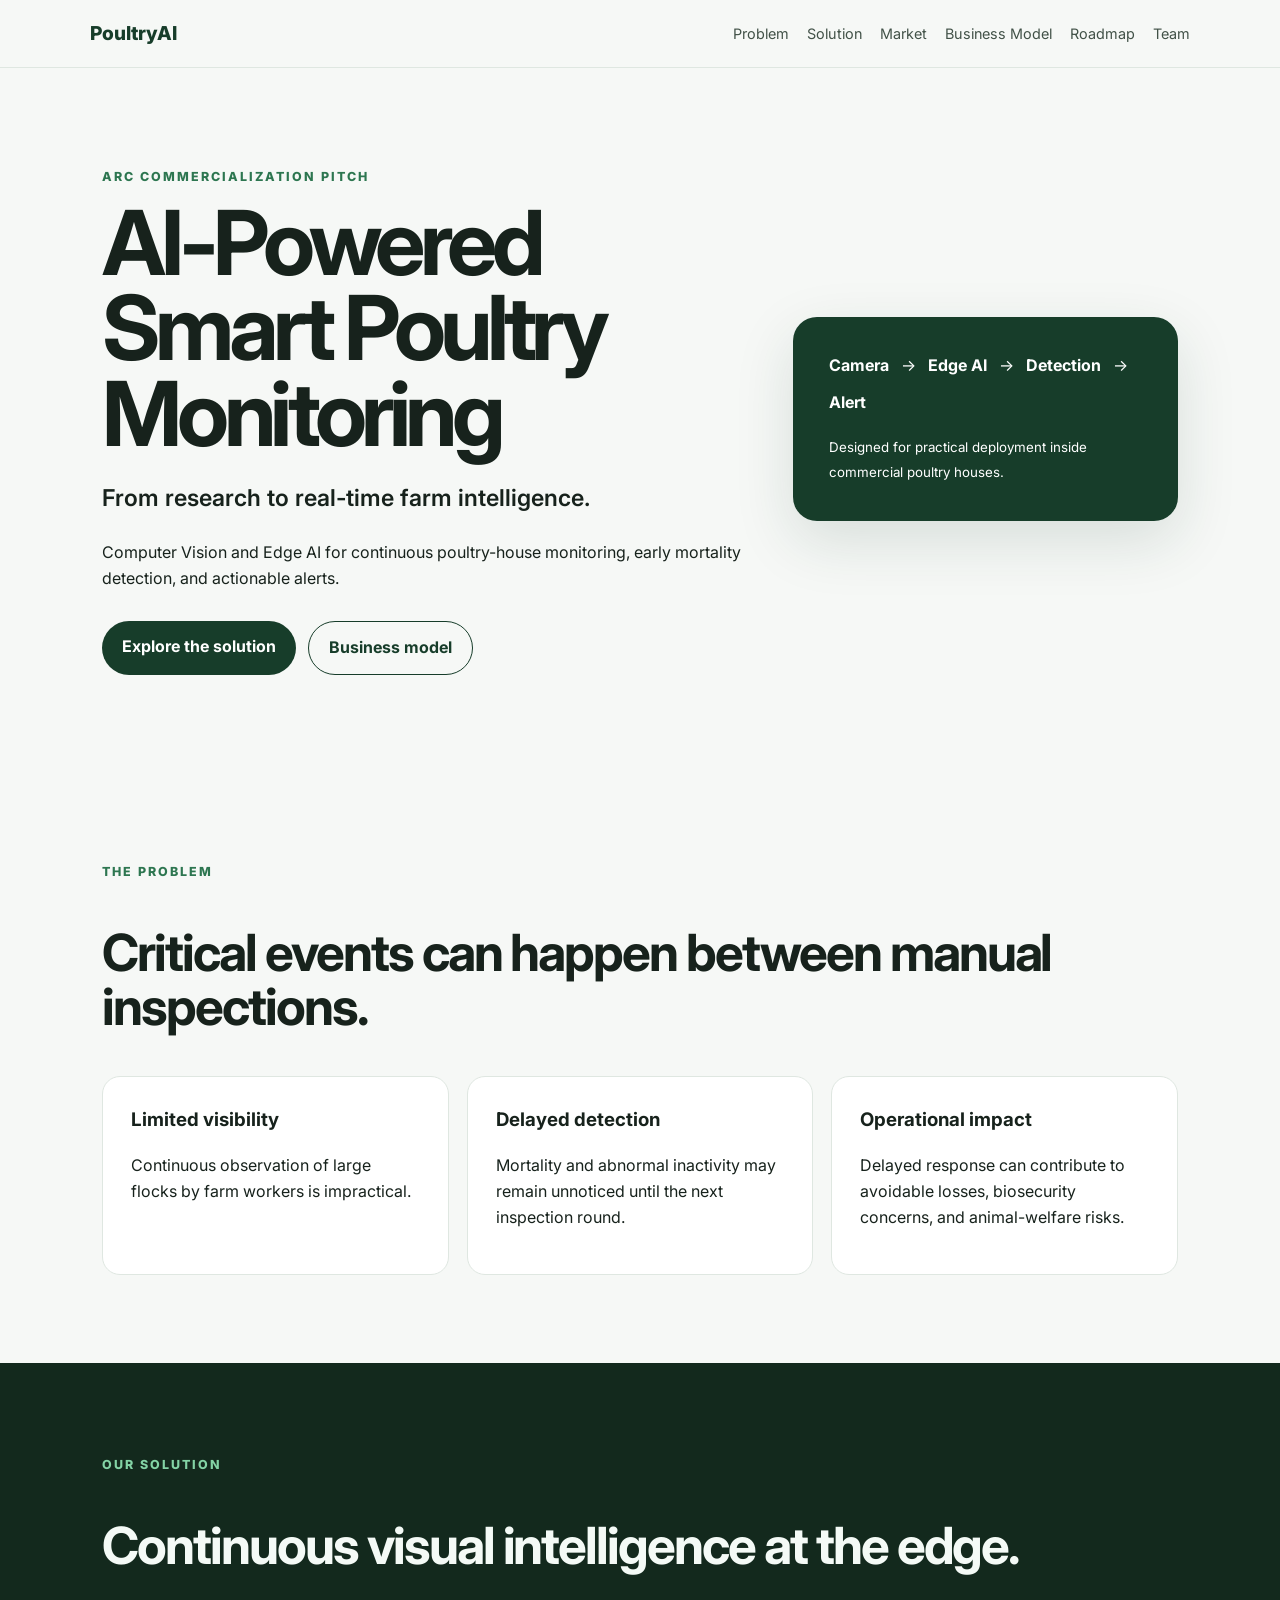
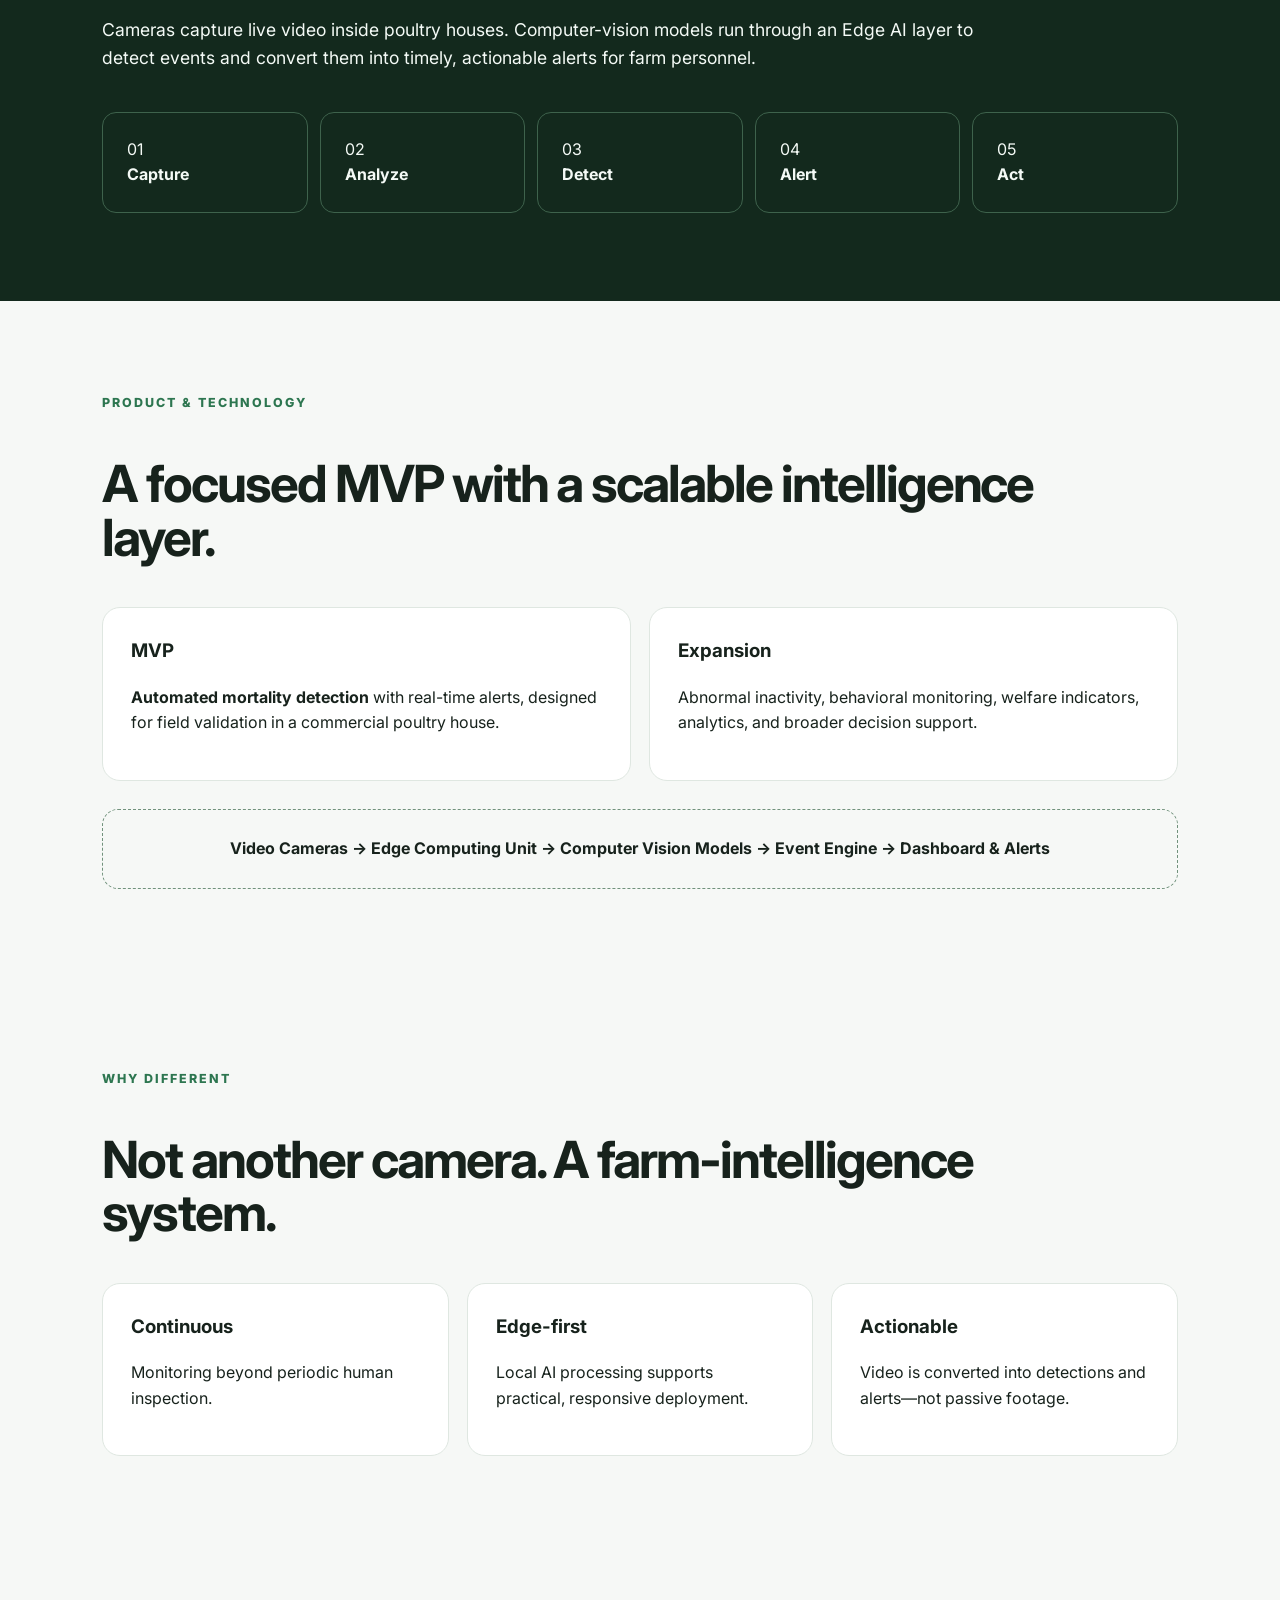
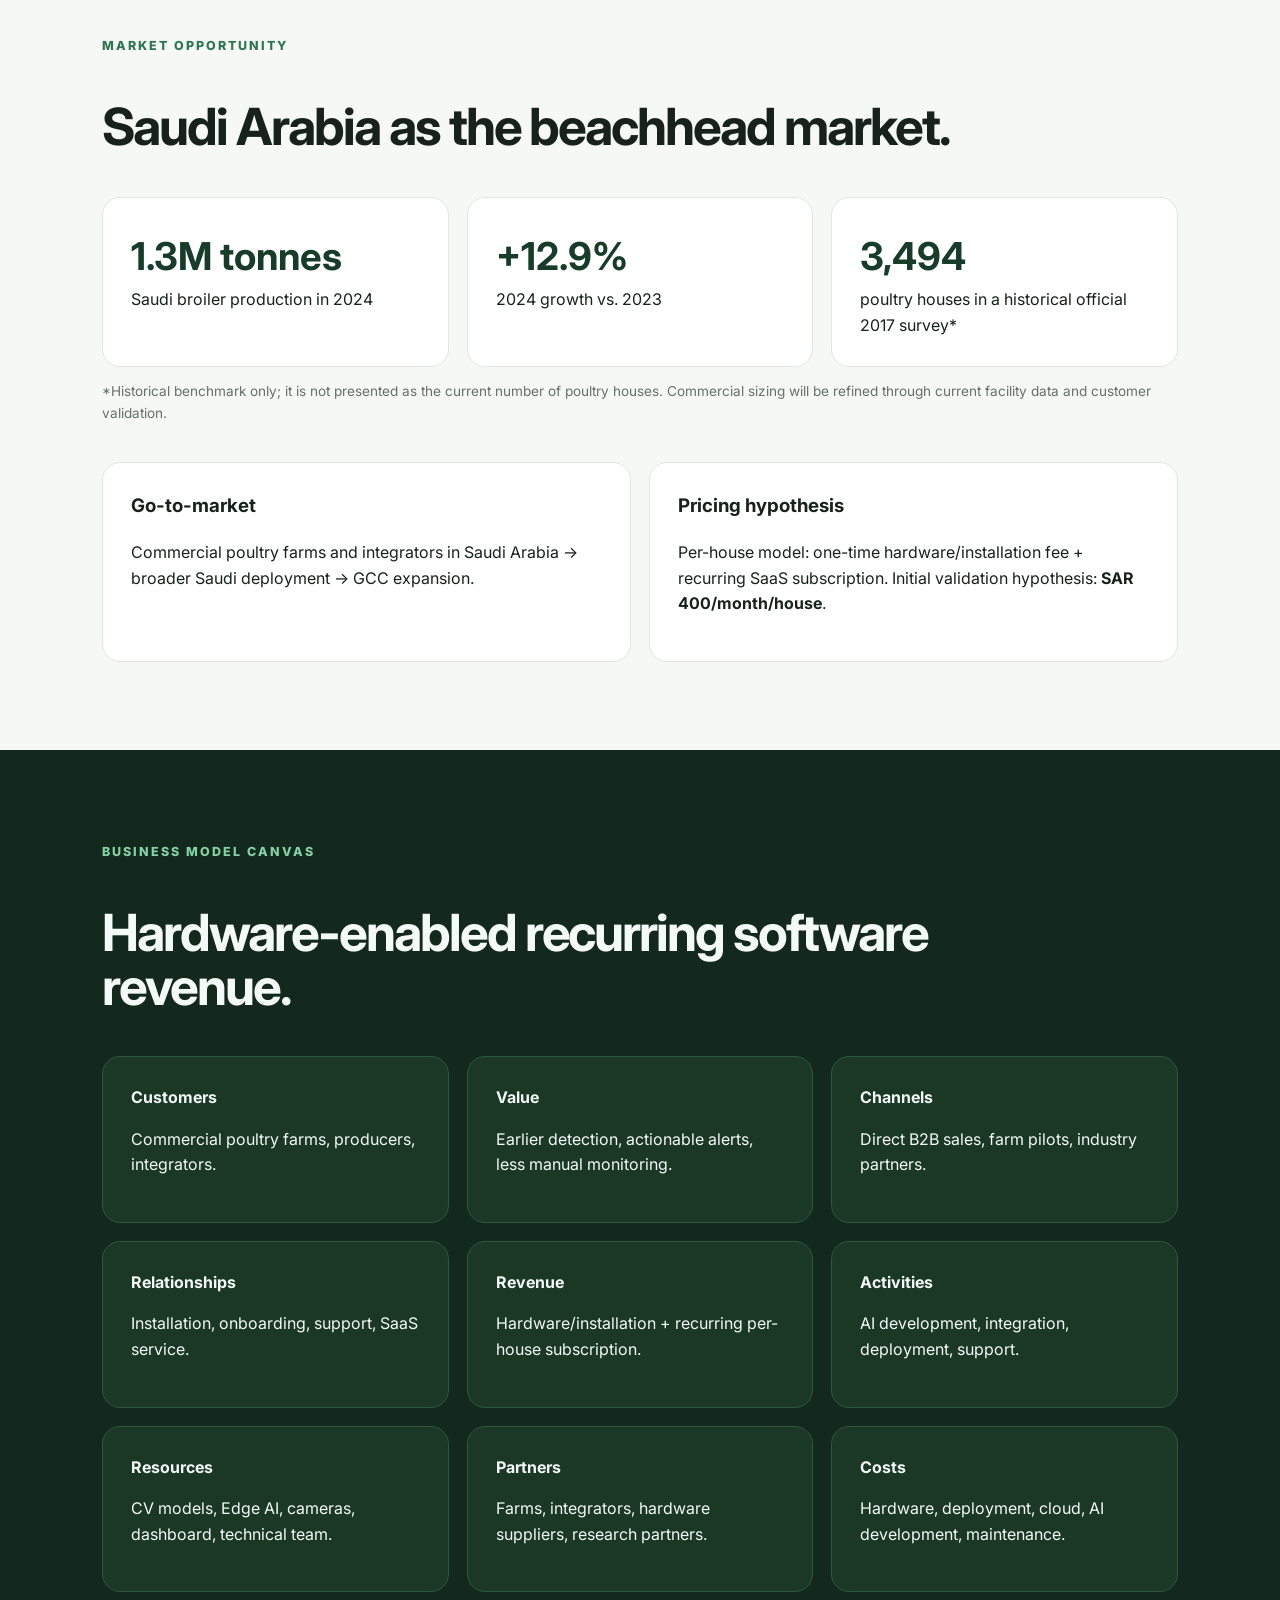
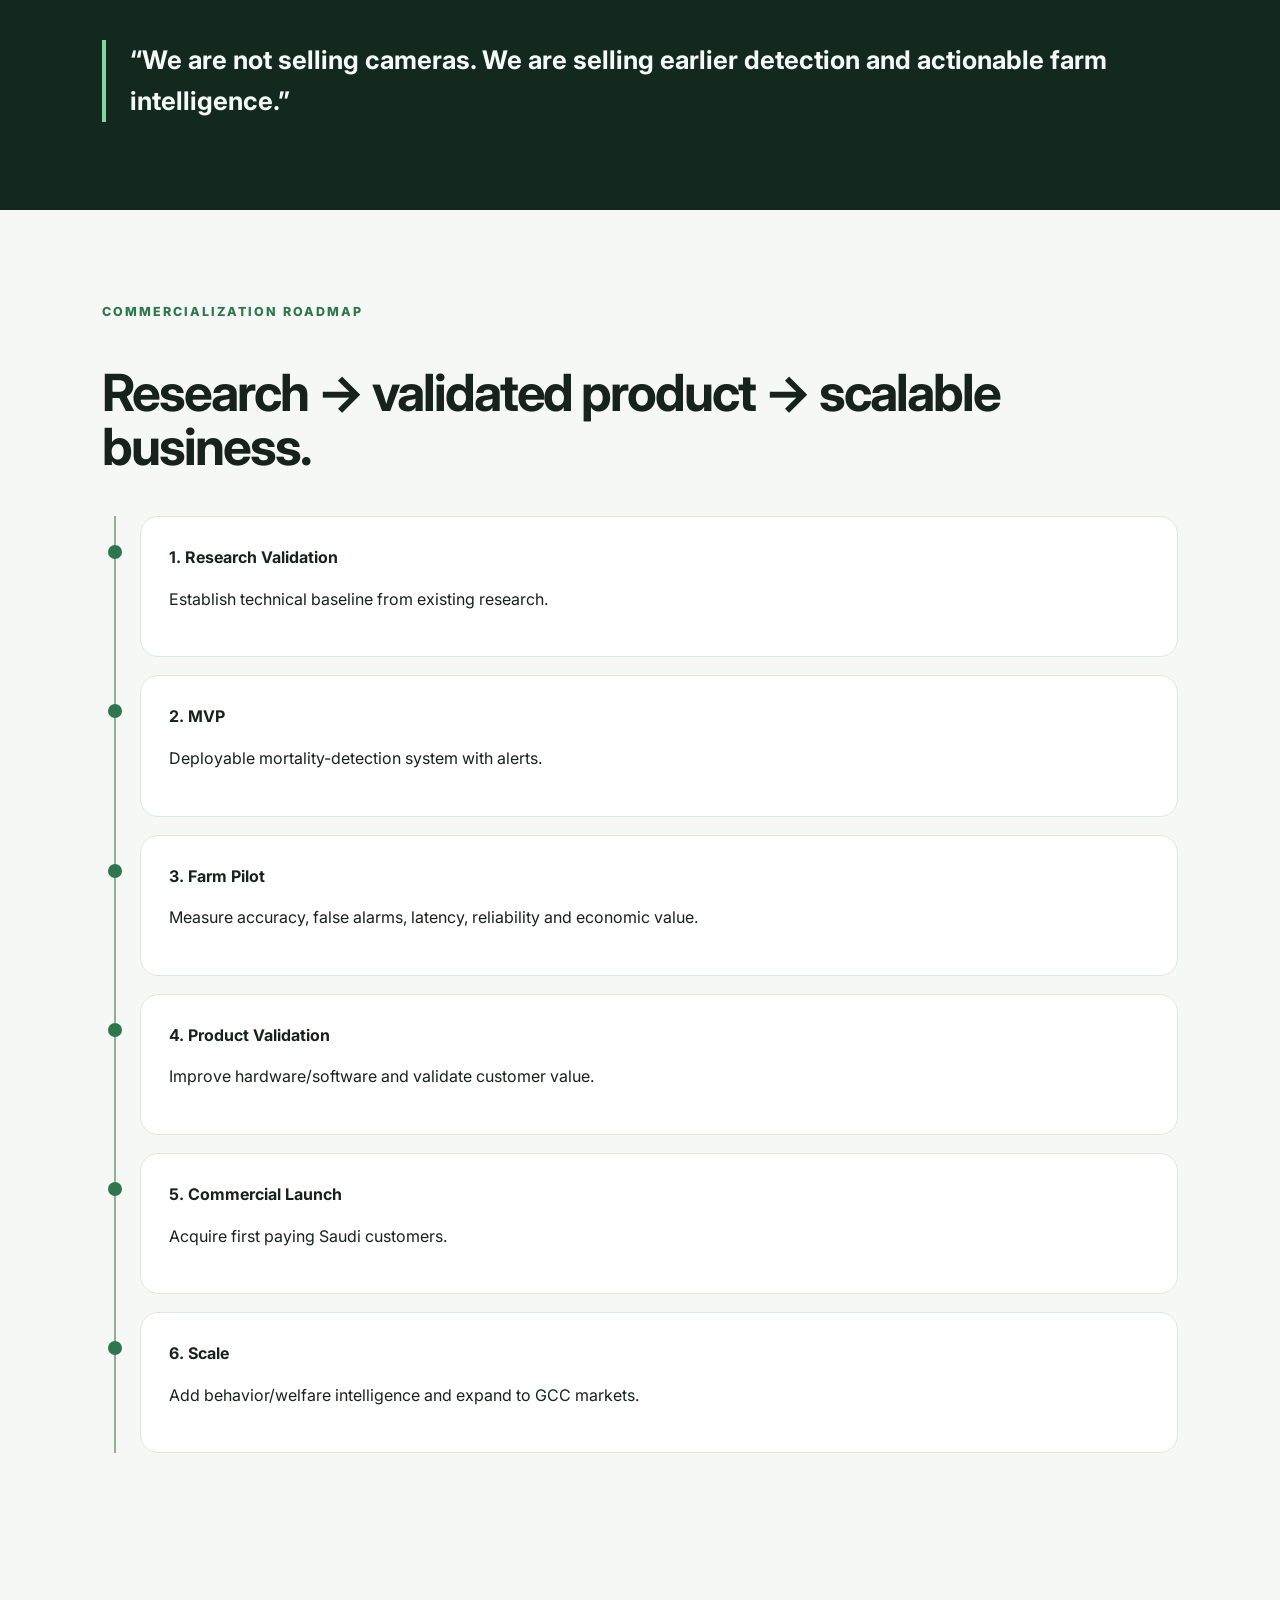
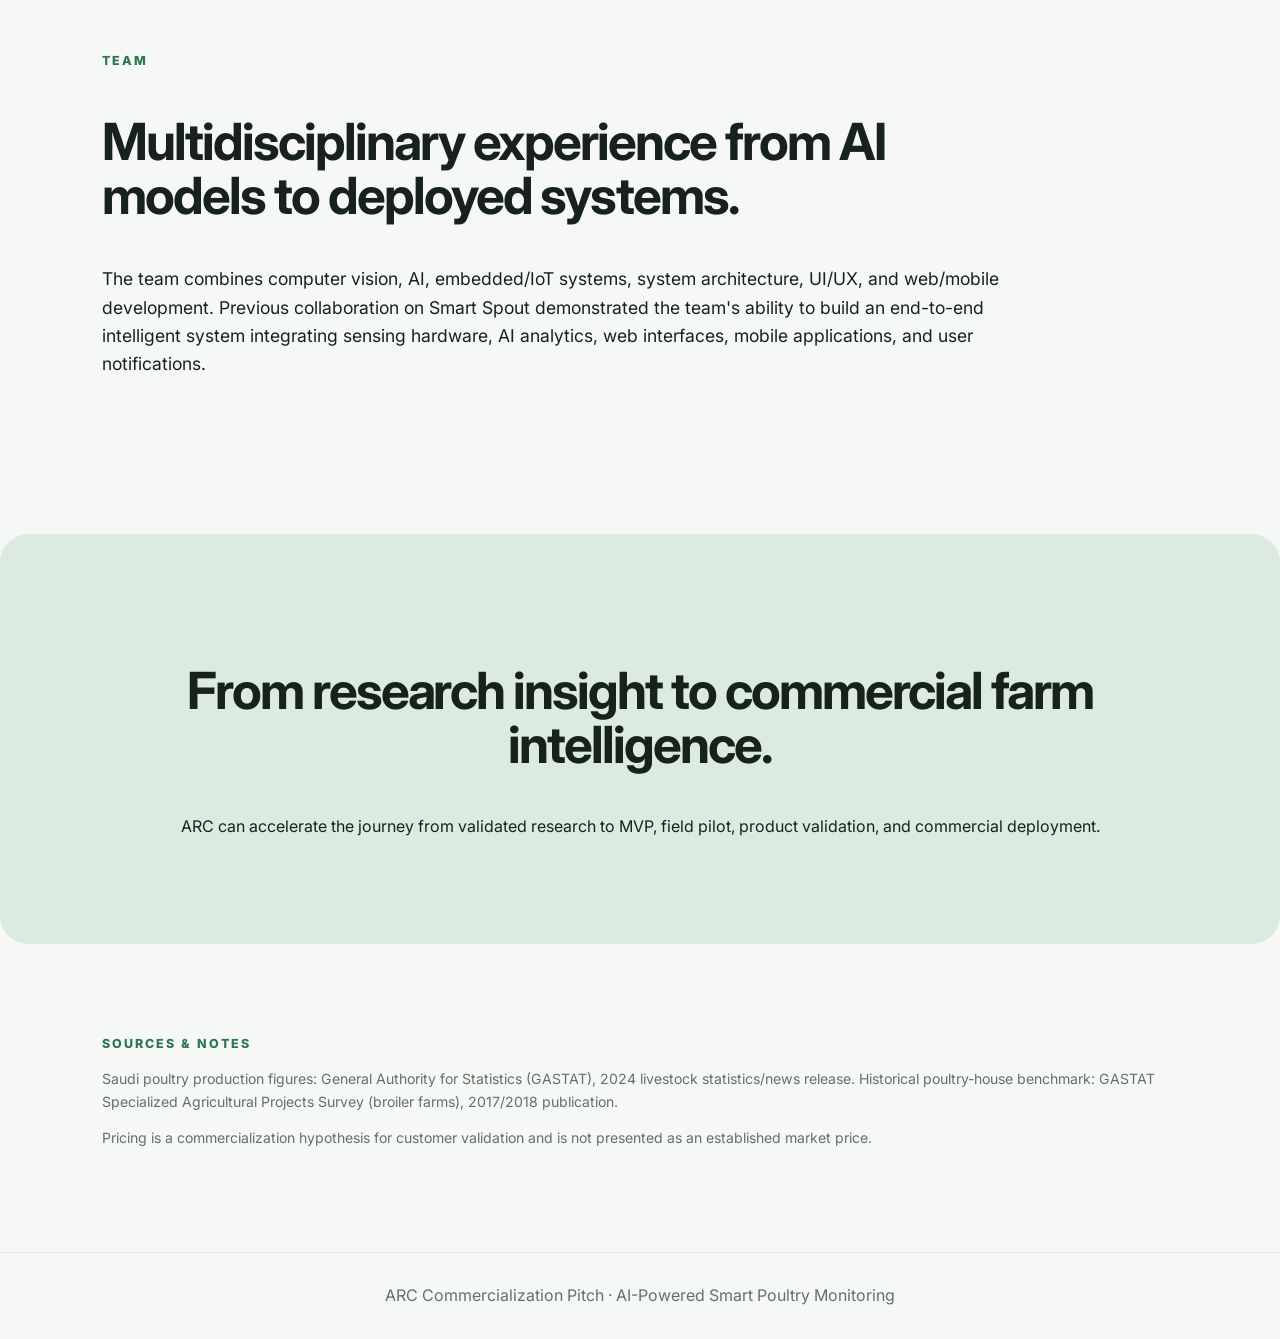
==== index.html @ a45280b1 "Add files via upload" ====
<!doctype html>
<html lang="en">
<head>
  <meta charset="utf-8">
  <meta name="viewport" content="width=device-width,initial-scale=1">
  <meta name="description" content="ARC commercialization pitch for an AI-powered smart poultry monitoring platform.">
  <title>AI-Powered Smart Poultry Monitoring | ARC Pitch</title>
  <link rel="preconnect" href="https://fonts.googleapis.com">
  <link rel="preconnect" href="https://fonts.gstatic.com" crossorigin>
  <link href="https://fonts.googleapis.com/css2?family=Inter:wght@400;500;600;700;800&display=swap" rel="stylesheet">
  <link rel="stylesheet" href="style.css">
</head>
<body>
<header class="nav">
  <a class="brand" href="#top">PoultryAI</a>
  <nav>
    <a href="#problem">Problem</a><a href="#solution">Solution</a><a href="#market">Market</a>
    <a href="#business">Business Model</a><a href="#roadmap">Roadmap</a><a href="#team">Team</a>
  </nav>
</header>

<main id="top">
<section class="hero">
  <div>
    <span class="eyebrow">ARC COMMERCIALIZATION PITCH</span>
    <h1>AI-Powered Smart Poultry Monitoring</h1>
    <p class="lead">From research to real-time farm intelligence.</p>
    <p>Computer Vision and Edge AI for continuous poultry-house monitoring, early mortality detection, and actionable alerts.</p>
    <div class="actions"><a class="btn" href="#solution">Explore the solution</a><a class="btn ghost" href="#business">Business model</a></div>
  </div>
  <div class="hero-card">
    <div class="flow"><b>Camera</b><span>→</span><b>Edge AI</b><span>→</span><b>Detection</b><span>→</span><b>Alert</b></div>
    <small>Designed for practical deployment inside commercial poultry houses.</small>
  </div>
</section>

<section id="problem">
  <span class="eyebrow">THE PROBLEM</span><h2>Critical events can happen between manual inspections.</h2>
  <div class="grid3">
    <article><h3>Limited visibility</h3><p>Continuous observation of large flocks by farm workers is impractical.</p></article>
    <article><h3>Delayed detection</h3><p>Mortality and abnormal inactivity may remain unnoticed until the next inspection round.</p></article>
    <article><h3>Operational impact</h3><p>Delayed response can contribute to avoidable losses, biosecurity concerns, and animal-welfare risks.</p></article>
  </div>
</section>

<section id="solution" class="dark">
  <span class="eyebrow">OUR SOLUTION</span><h2>Continuous visual intelligence at the edge.</h2>
  <p class="wide">Cameras capture live video inside poultry houses. Computer-vision models run through an Edge AI layer to detect events and convert them into timely, actionable alerts for farm personnel.</p>
  <div class="steps"><div>01<br><b>Capture</b></div><div>02<br><b>Analyze</b></div><div>03<br><b>Detect</b></div><div>04<br><b>Alert</b></div><div>05<br><b>Act</b></div></div>
</section>

<section id="product">
  <span class="eyebrow">PRODUCT & TECHNOLOGY</span><h2>A focused MVP with a scalable intelligence layer.</h2>
  <div class="grid2">
    <article><h3>MVP</h3><p><b>Automated mortality detection</b> with real-time alerts, designed for field validation in a commercial poultry house.</p></article>
    <article><h3>Expansion</h3><p>Abnormal inactivity, behavioral monitoring, welfare indicators, analytics, and broader decision support.</p></article>
  </div>
  <div class="architecture">Video Cameras → Edge Computing Unit → Computer Vision Models → Event Engine → Dashboard & Alerts</div>
</section>

<section id="advantage">
  <span class="eyebrow">WHY DIFFERENT</span><h2>Not another camera. A farm-intelligence system.</h2>
  <div class="grid3">
    <article><h3>Continuous</h3><p>Monitoring beyond periodic human inspection.</p></article>
    <article><h3>Edge-first</h3><p>Local AI processing supports practical, responsive deployment.</p></article>
    <article><h3>Actionable</h3><p>Video is converted into detections and alerts—not passive footage.</p></article>
  </div>
</section>

<section id="market">
  <span class="eyebrow">MARKET OPPORTUNITY</span><h2>Saudi Arabia as the beachhead market.</h2>
  <div class="stats">
    <article><strong>1.3M tonnes</strong><span>Saudi broiler production in 2024</span></article>
    <article><strong>+12.9%</strong><span>2024 growth vs. 2023</span></article>
    <article><strong>3,494</strong><span>poultry houses in a historical official 2017 survey*</span></article>
  </div>
  <p class="note">*Historical benchmark only; it is not presented as the current number of poultry houses. Commercial sizing will be refined through current facility data and customer validation.</p>
  <div class="grid2">
    <article><h3>Go-to-market</h3><p>Commercial poultry farms and integrators in Saudi Arabia → broader Saudi deployment → GCC expansion.</p></article>
    <article><h3>Pricing hypothesis</h3><p>Per-house model: one-time hardware/installation fee + recurring SaaS subscription. Initial validation hypothesis: <b>SAR 400/month/house</b>.</p></article>
  </div>
</section>

<section id="business" class="dark">
  <span class="eyebrow">BUSINESS MODEL CANVAS</span><h2>Hardware-enabled recurring software revenue.</h2>
  <div class="canvas">
    <article><b>Customers</b><p>Commercial poultry farms, producers, integrators.</p></article>
    <article><b>Value</b><p>Earlier detection, actionable alerts, less manual monitoring.</p></article>
    <article><b>Channels</b><p>Direct B2B sales, farm pilots, industry partners.</p></article>
    <article><b>Relationships</b><p>Installation, onboarding, support, SaaS service.</p></article>
    <article><b>Revenue</b><p>Hardware/installation + recurring per-house subscription.</p></article>
    <article><b>Activities</b><p>AI development, integration, deployment, support.</p></article>
    <article><b>Resources</b><p>CV models, Edge AI, cameras, dashboard, technical team.</p></article>
    <article><b>Partners</b><p>Farms, integrators, hardware suppliers, research partners.</p></article>
    <article><b>Costs</b><p>Hardware, deployment, cloud, AI development, maintenance.</p></article>
  </div>
  <blockquote>“We are not selling cameras. We are selling earlier detection and actionable farm intelligence.”</blockquote>
</section>

<section id="roadmap">
  <span class="eyebrow">COMMERCIALIZATION ROADMAP</span><h2>Research → validated product → scalable business.</h2>
  <div class="timeline">
    <article><b>1. Research Validation</b><p>Establish technical baseline from existing research.</p></article>
    <article><b>2. MVP</b><p>Deployable mortality-detection system with alerts.</p></article>
    <article><b>3. Farm Pilot</b><p>Measure accuracy, false alarms, latency, reliability and economic value.</p></article>
    <article><b>4. Product Validation</b><p>Improve hardware/software and validate customer value.</p></article>
    <article><b>5. Commercial Launch</b><p>Acquire first paying Saudi customers.</p></article>
    <article><b>6. Scale</b><p>Add behavior/welfare intelligence and expand to GCC markets.</p></article>
  </div>
</section>

<section id="team">
  <span class="eyebrow">TEAM</span><h2>Multidisciplinary experience from AI models to deployed systems.</h2>
  <p class="wide">The team combines computer vision, AI, embedded/IoT systems, system architecture, UI/UX, and web/mobile development. Previous collaboration on Smart Spout demonstrated the team's ability to build an end-to-end intelligent system integrating sensing hardware, AI analytics, web interfaces, mobile applications, and user notifications.</p>
</section>

<section class="cta"><h2>From research insight to commercial farm intelligence.</h2><p>ARC can accelerate the journey from validated research to MVP, field pilot, product validation, and commercial deployment.</p></section>

<section id="sources">
  <span class="eyebrow">SOURCES & NOTES</span>
  <p>Saudi poultry production figures: General Authority for Statistics (GASTAT), 2024 livestock statistics/news release. Historical poultry-house benchmark: GASTAT Specialized Agricultural Projects Survey (broiler farms), 2017/2018 publication.</p>
  <p>Pricing is a commercialization hypothesis for customer validation and is not presented as an established market price.</p>
</section>
</main>
<footer>ARC Commercialization Pitch · AI-Powered Smart Poultry Monitoring</footer>
<script src="script.js"></script>
</body>
</html>
---- style.css ----
*{box-sizing:border-box}html{scroll-behavior:smooth}body{margin:0;font-family:Inter,Arial,sans-serif;color:#17221c;background:#f6f8f6;line-height:1.6}.nav{position:sticky;top:0;z-index:10;display:flex;justify-content:space-between;align-items:center;padding:18px 7%;background:rgba(246,248,246,.94);backdrop-filter:blur(12px);border-bottom:1px solid #dfe7e1}.brand{font-weight:800;font-size:1.2rem;color:#173d2a;text-decoration:none}.nav nav{display:flex;gap:18px}.nav nav a{color:#425248;text-decoration:none;font-size:.9rem}.hero,section{padding:88px 8%;max-width:1400px;margin:auto}.hero{min-height:78vh;display:grid;grid-template-columns:1.25fr .75fr;gap:50px;align-items:center}.hero h1{font-size:clamp(3rem,7vw,6.5rem);line-height:.95;margin:12px 0 24px;letter-spacing:-.06em;max-width:950px}.lead{font-size:1.45rem;font-weight:600}.eyebrow{font-size:.78rem;letter-spacing:.16em;font-weight:800;color:#2d7650}.hero-card{background:#173d2a;color:white;padding:36px;border-radius:24px;box-shadow:0 20px 60px #173d2a22}.flow{display:flex;gap:12px;flex-wrap:wrap;align-items:center;margin-bottom:18px}.actions{display:flex;gap:12px;margin-top:30px}.btn{background:#173d2a;color:white;padding:13px 20px;border-radius:999px;text-decoration:none;font-weight:700}.btn.ghost{background:transparent;color:#173d2a;border:1px solid #173d2a}h2{font-size:clamp(2.1rem,4vw,4rem);line-height:1.05;letter-spacing:-.04em;max-width:950px}h3{margin-top:0}.grid3,.grid2,.canvas,.stats{display:grid;gap:18px;margin-top:38px}.grid3{grid-template-columns:repeat(3,1fr)}.grid2{grid-template-columns:repeat(2,1fr)}article{background:white;border:1px solid #dfe7e1;padding:28px;border-radius:18px}.dark{max-width:none;background:#13291d;color:#f4faf6}.dark .eyebrow{color:#83d3a5}.dark article{background:#1b3827;border-color:#315640}.wide{max-width:900px;font-size:1.1rem}.steps{display:grid;grid-template-columns:repeat(5,1fr);gap:12px;margin-top:40px}.steps div{padding:24px;border:1px solid #3e624c;border-radius:14px}.architecture{margin-top:28px;padding:26px;border:1px dashed #71927c;border-radius:16px;font-weight:700;text-align:center}.stats{grid-template-columns:repeat(3,1fr)}.stats strong{font-size:2.4rem;display:block;color:#173d2a}.stats span{display:block}.note{font-size:.85rem;color:#647168}.canvas{grid-template-columns:repeat(3,1fr)}blockquote{font-size:1.6rem;font-weight:700;margin:48px 0 0;border-left:4px solid #83d3a5;padding-left:24px}.timeline{border-left:2px solid #94ad9b;margin:40px 0 0 12px}.timeline article{margin:0 0 18px 24px;position:relative}.timeline article:before{content:"";position:absolute;left:-33px;top:28px;width:14px;height:14px;background:#2d7650;border-radius:50%}.cta{text-align:center;background:#dcebe1;border-radius:28px;margin-top:50px}.cta h2{margin-left:auto;margin-right:auto}#sources{font-size:.88rem;color:#647168}footer{text-align:center;padding:30px;border-top:1px solid #dfe7e1;color:#647168}@media(max-width:850px){.nav nav{display:none}.hero{grid-template-columns:1fr;min-height:auto}.grid3,.grid2,.stats,.canvas,.steps{grid-template-columns:1fr}.hero,section{padding:64px 6%}.hero h1{font-size:3.4rem}}
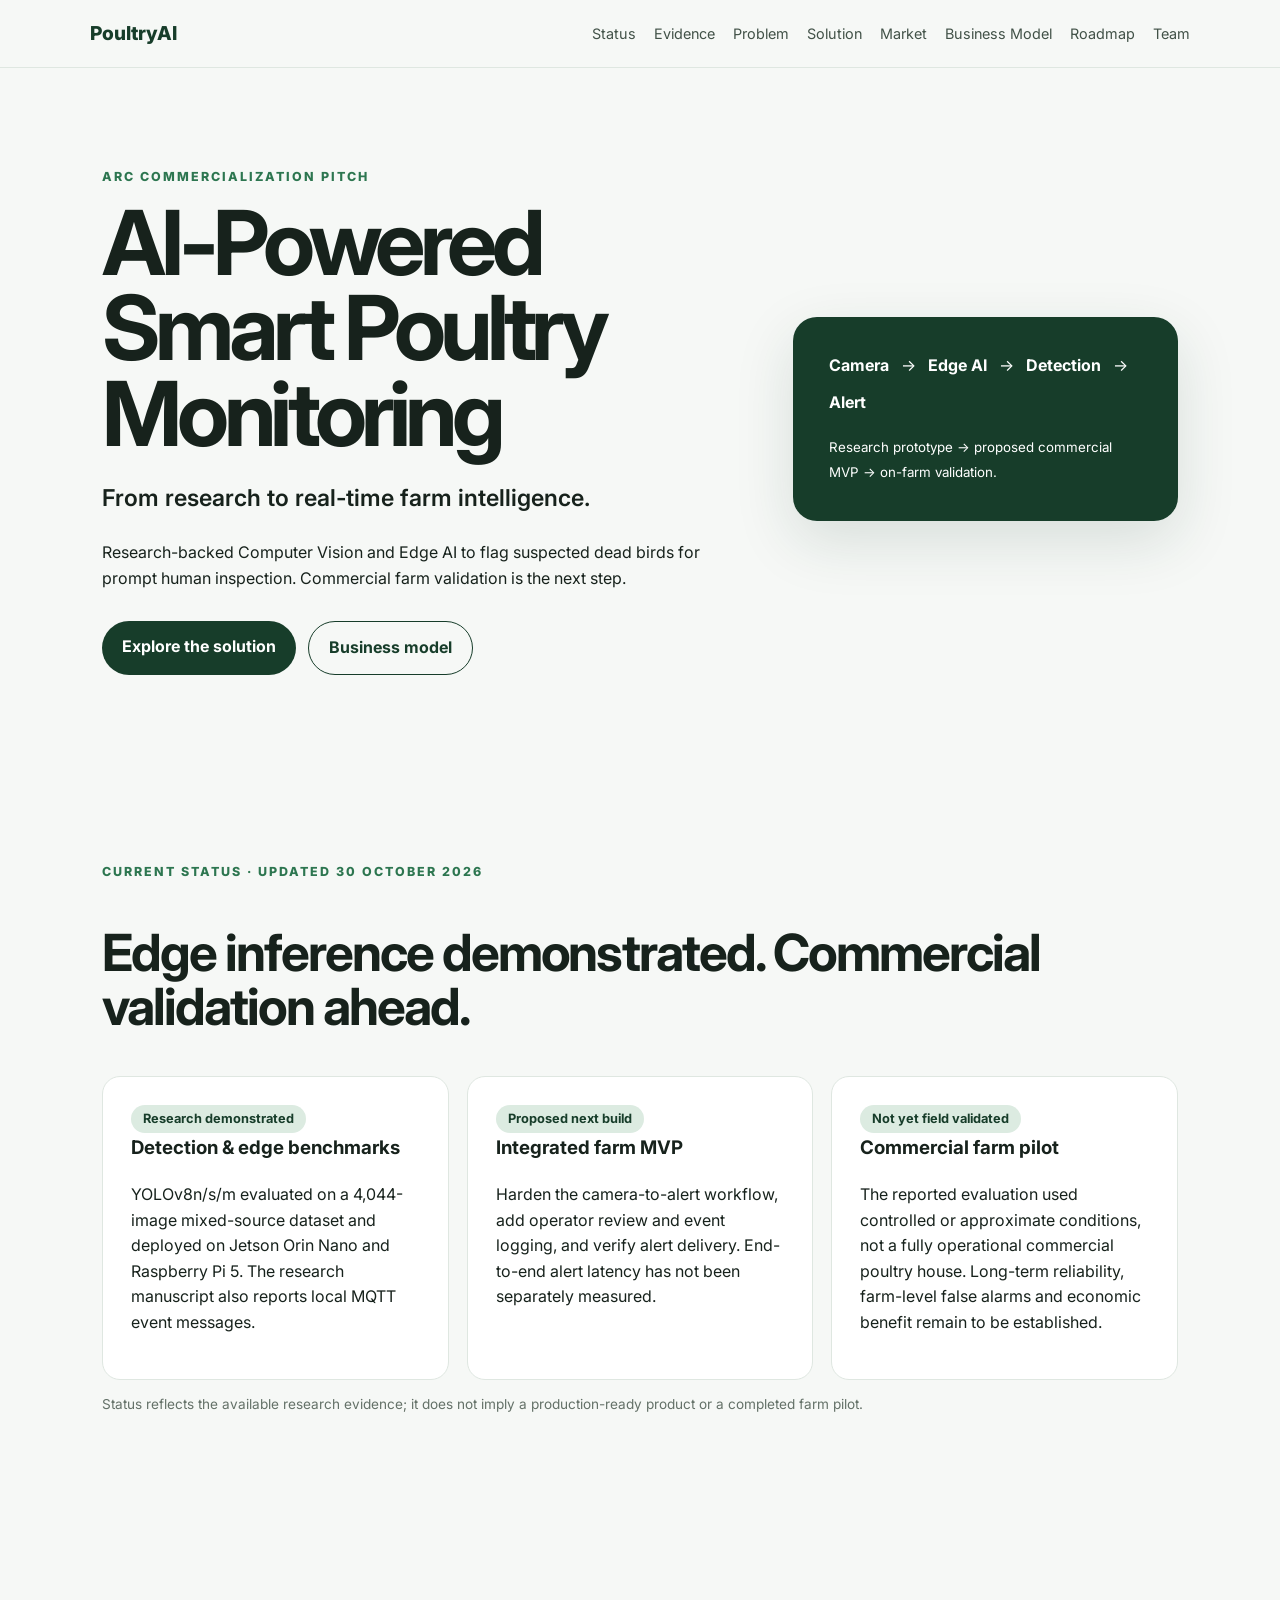
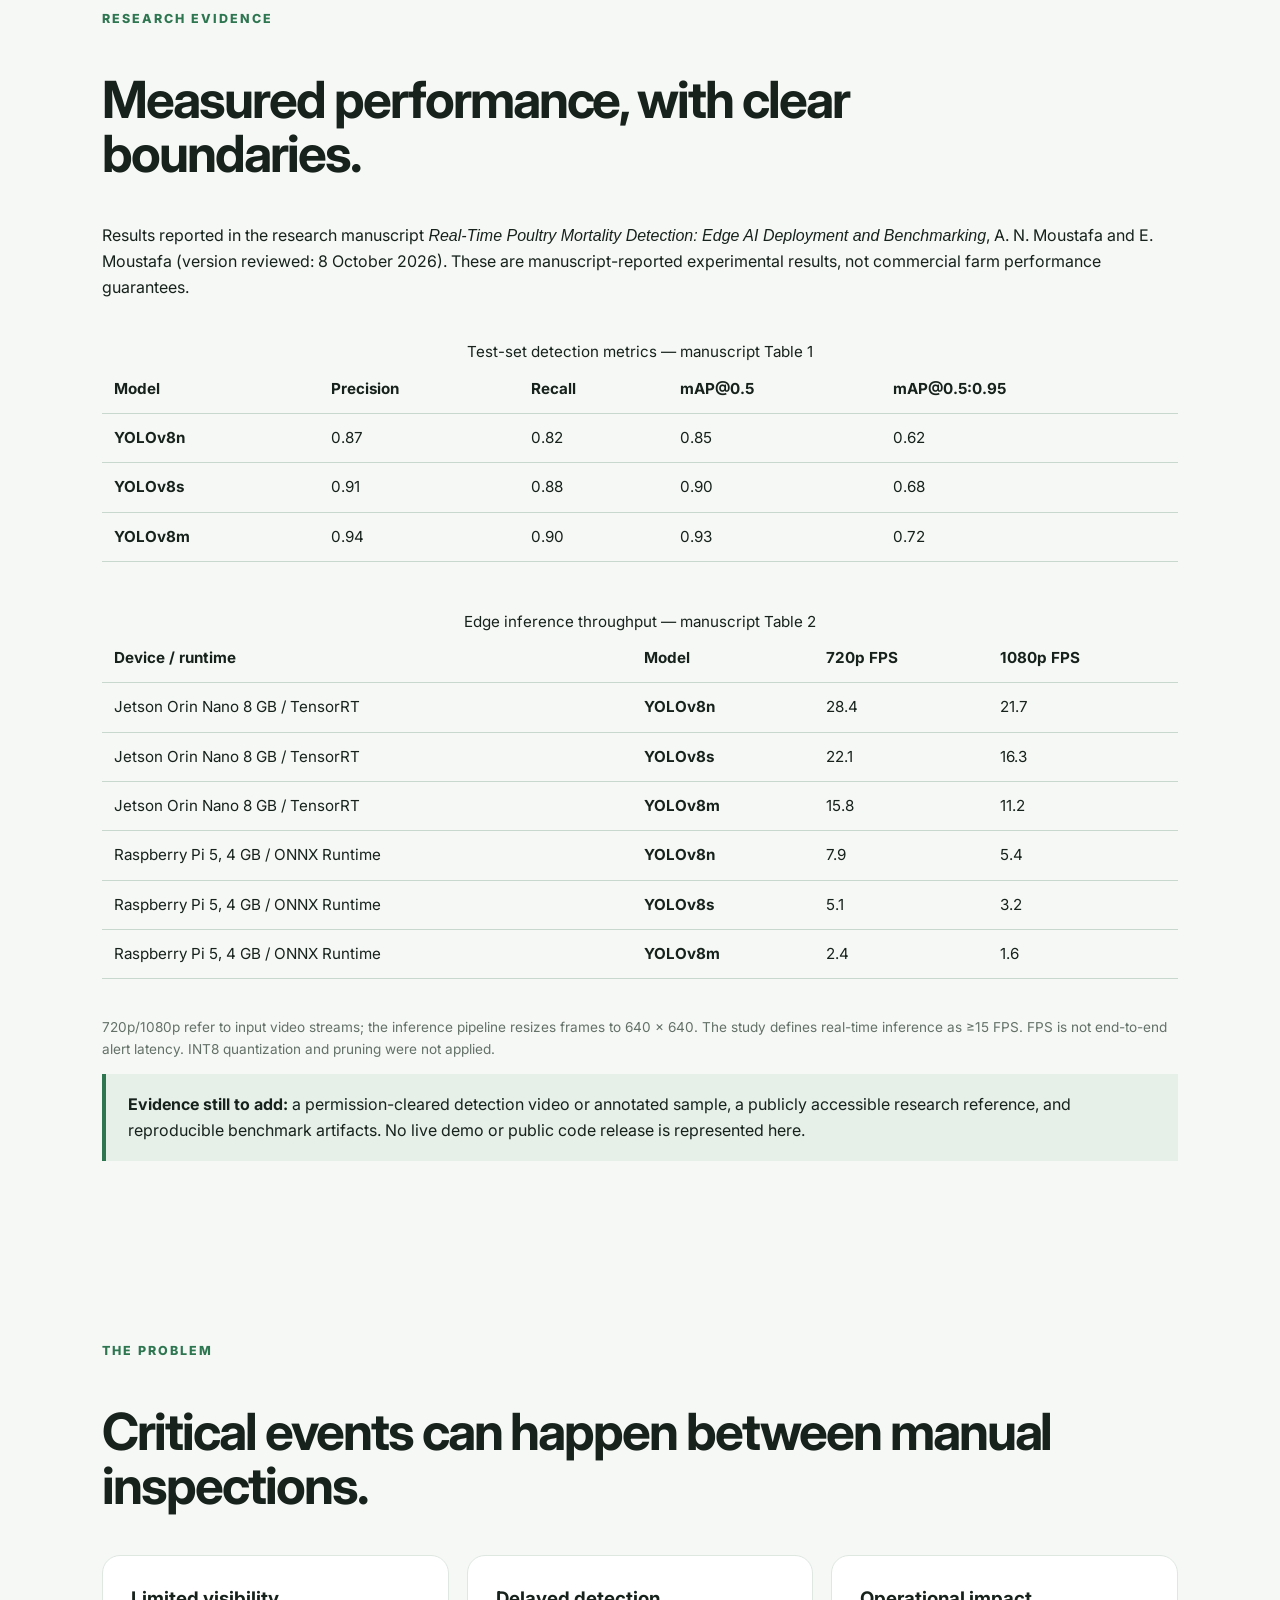
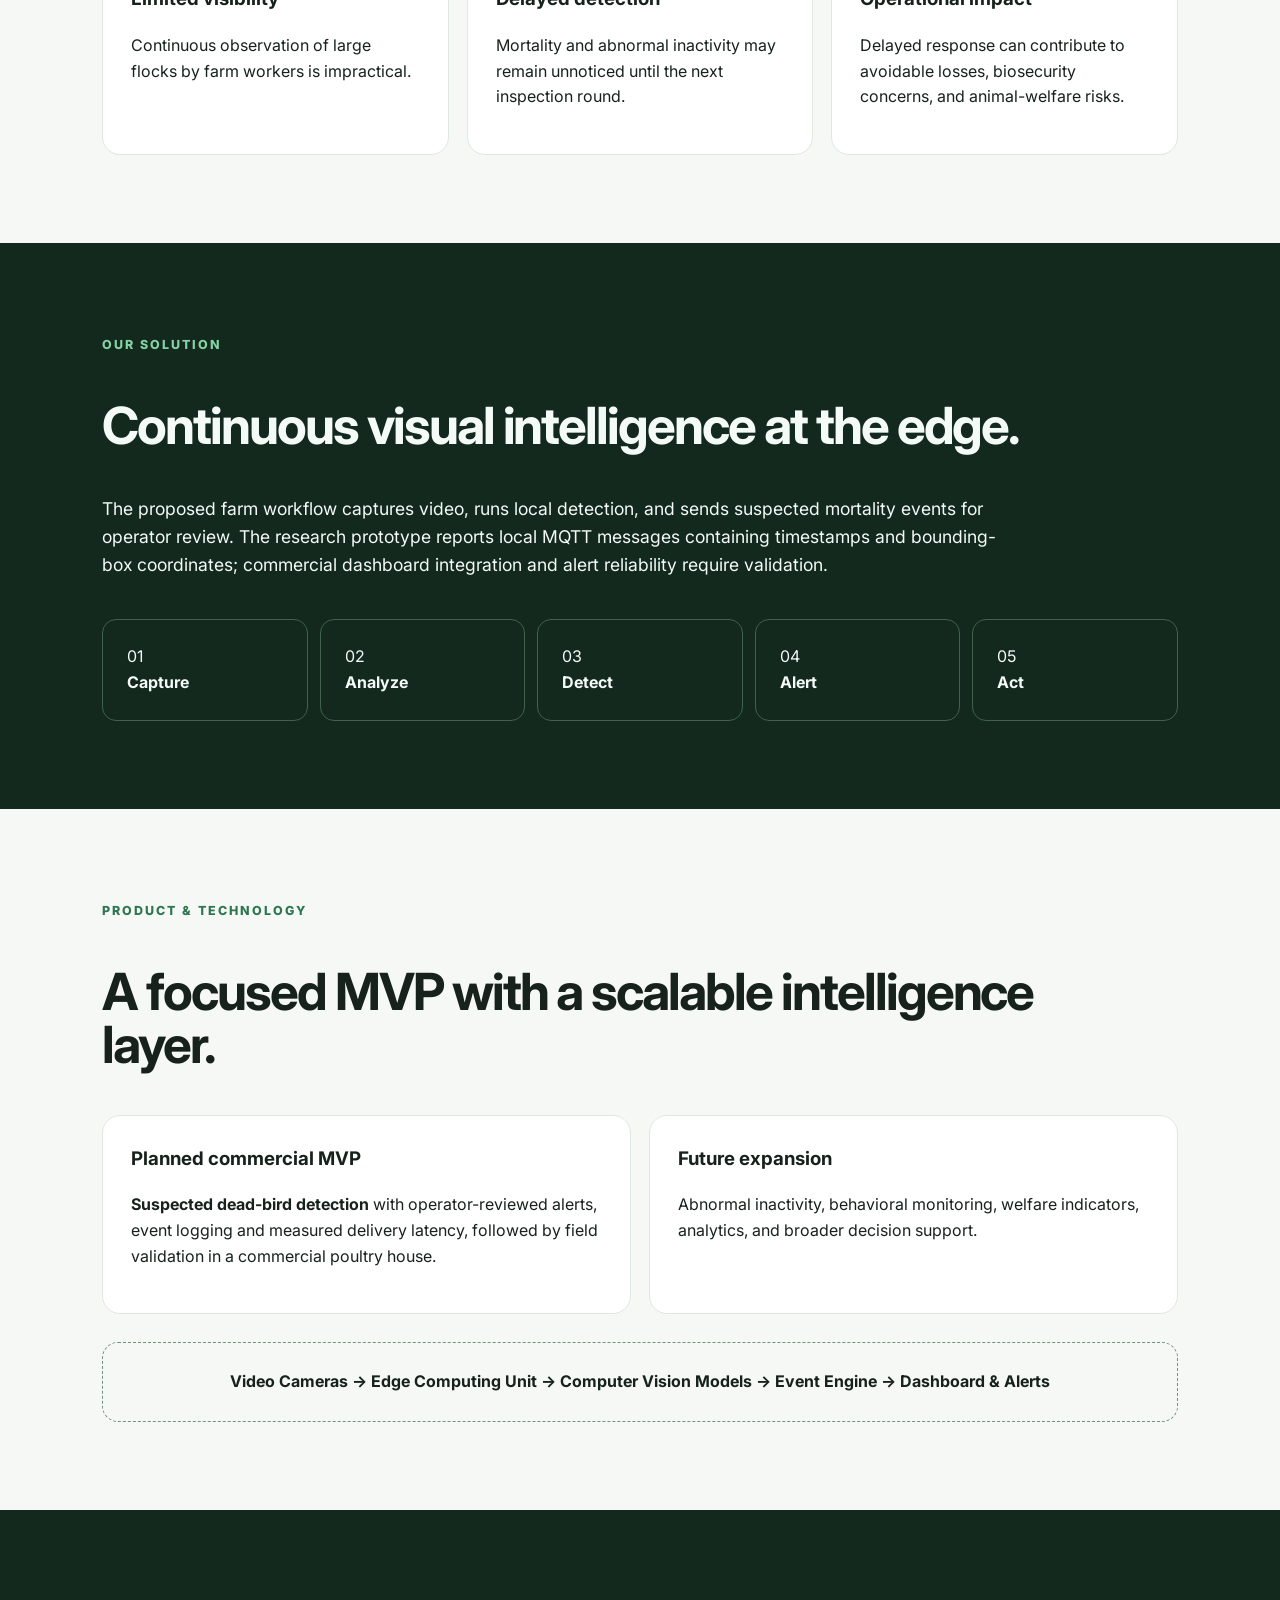
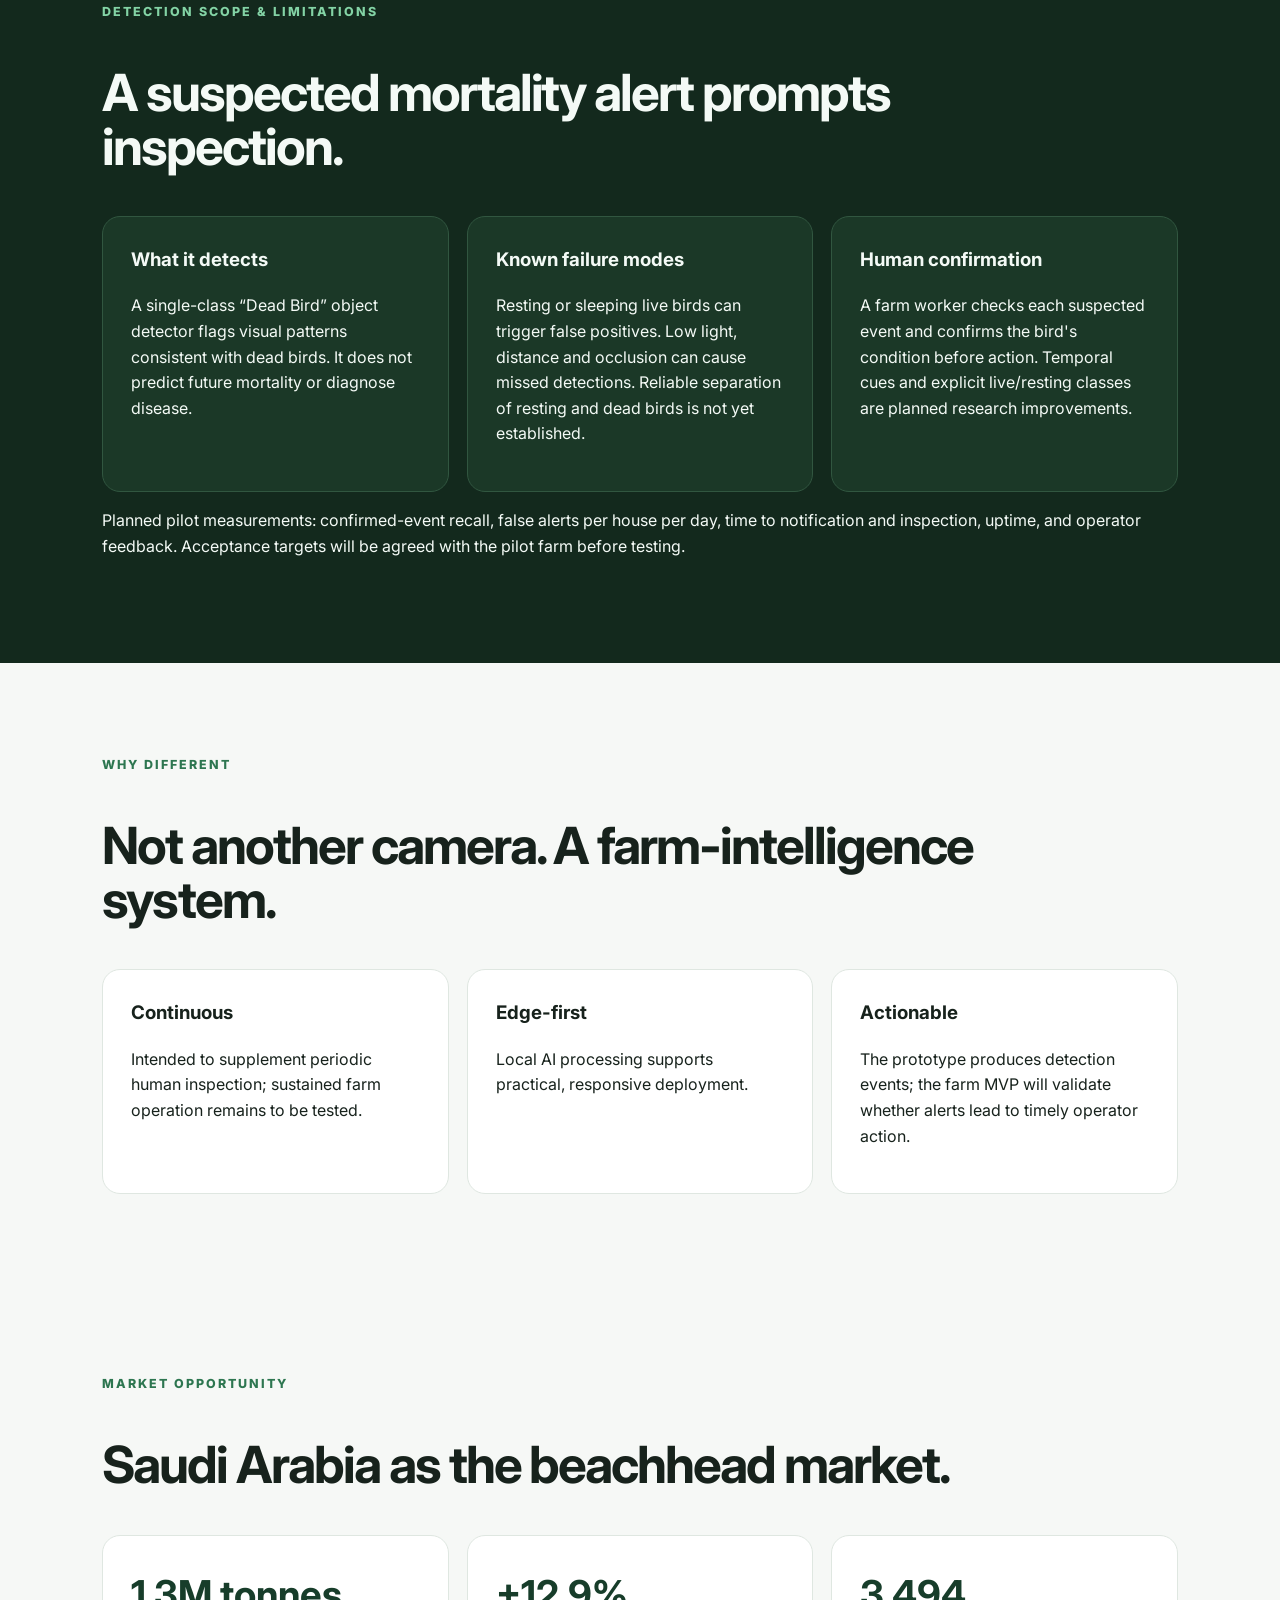
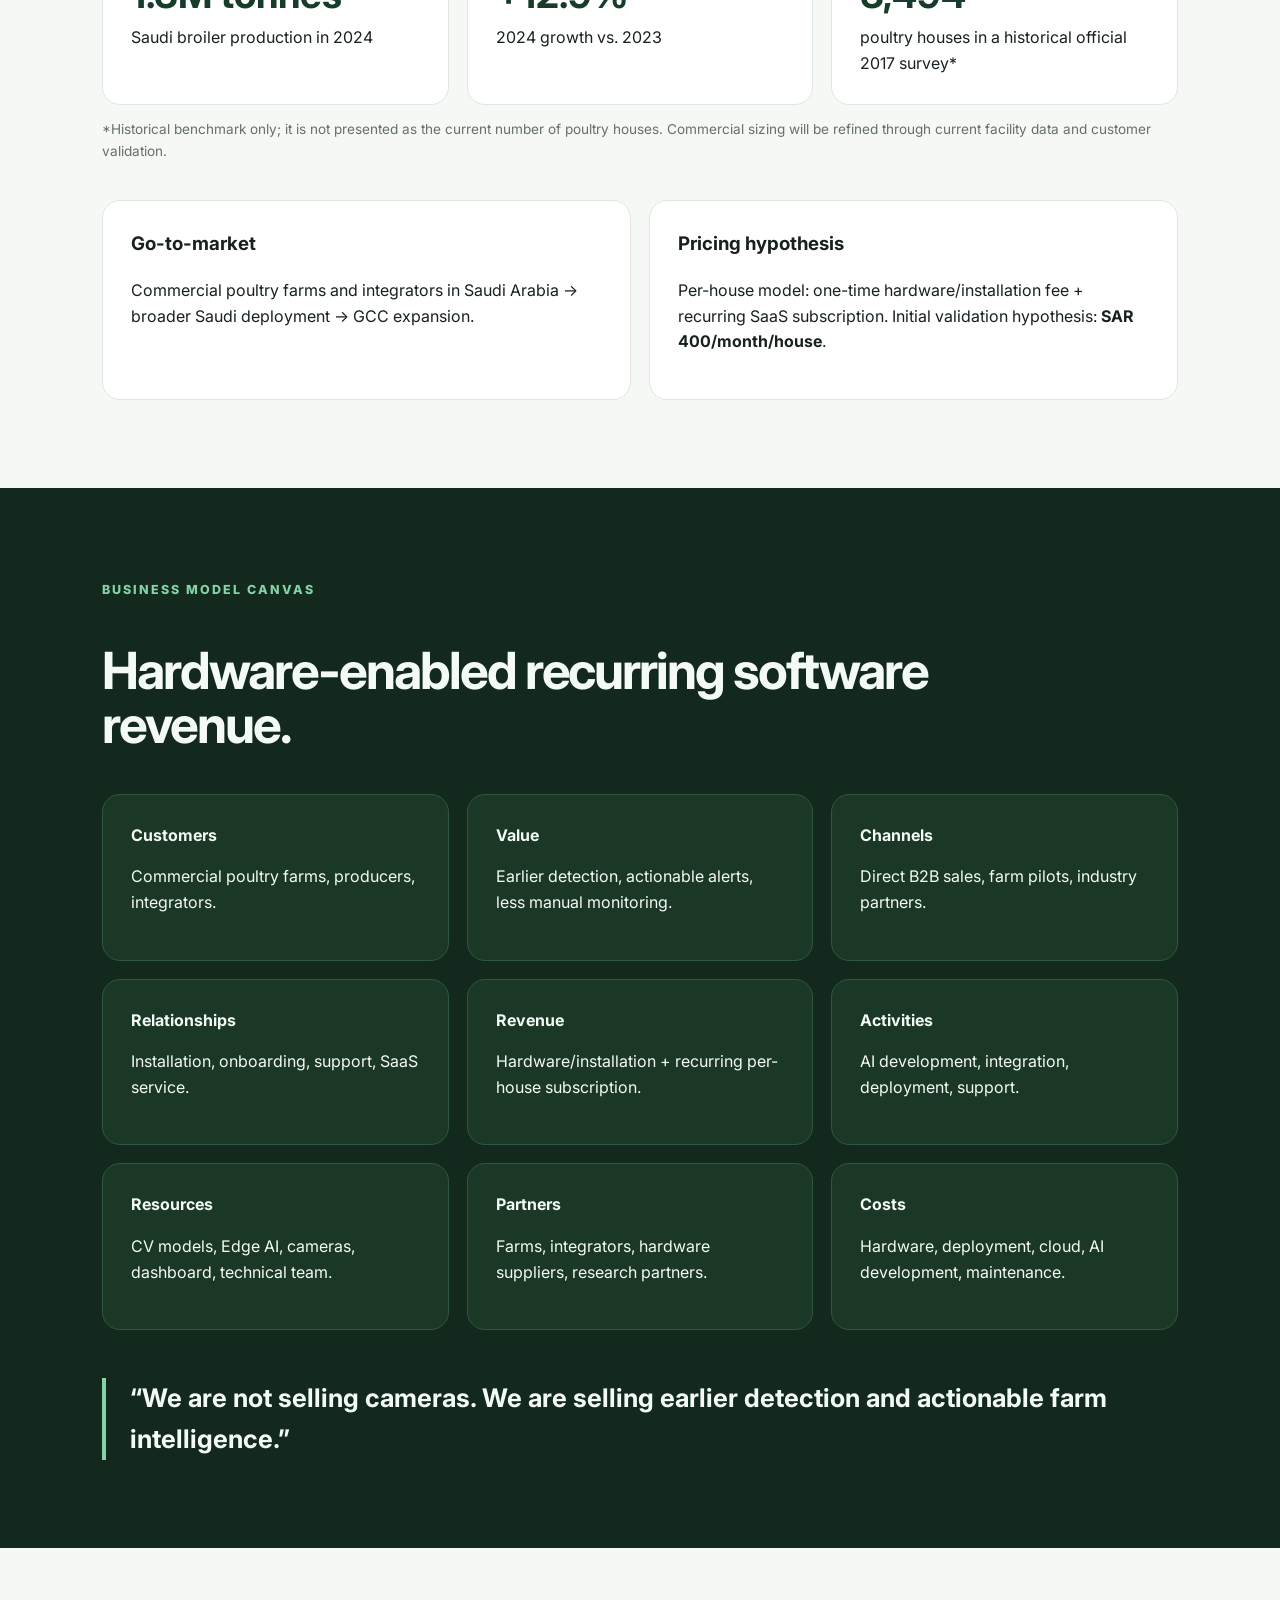
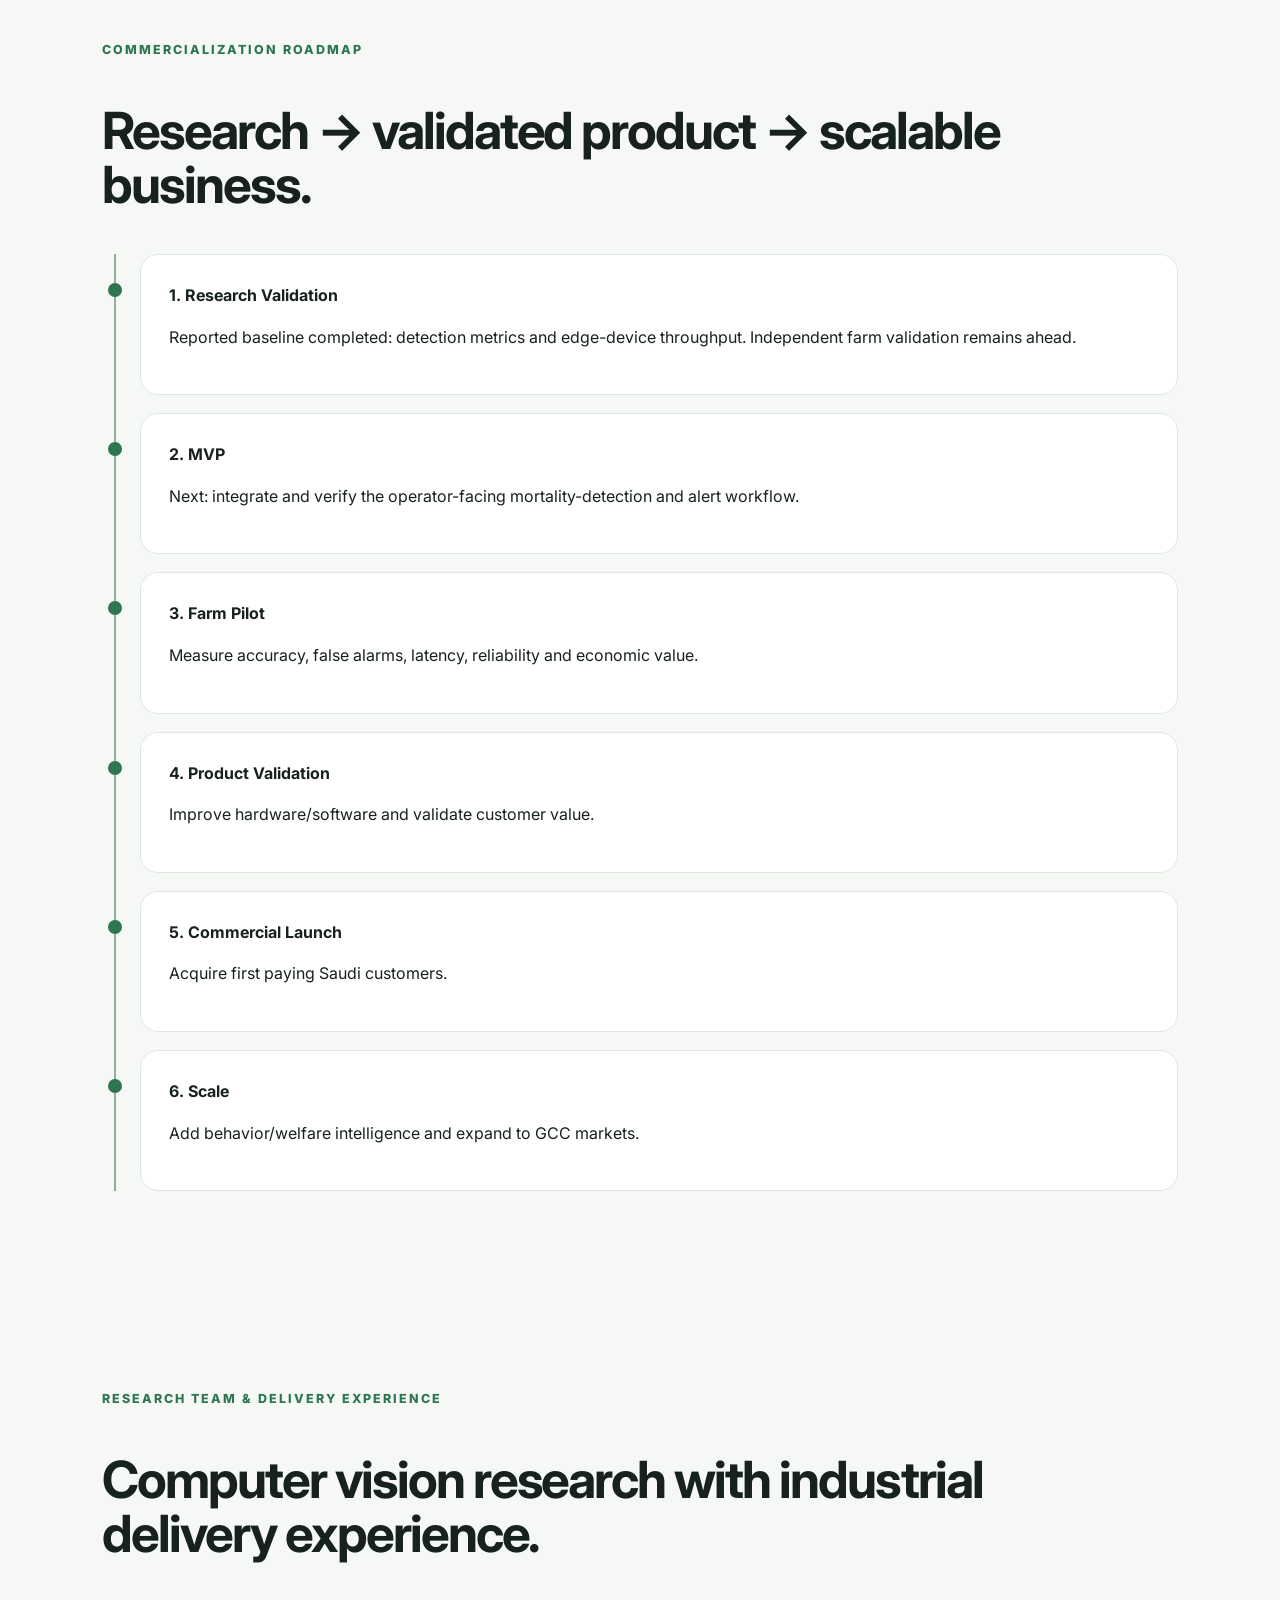
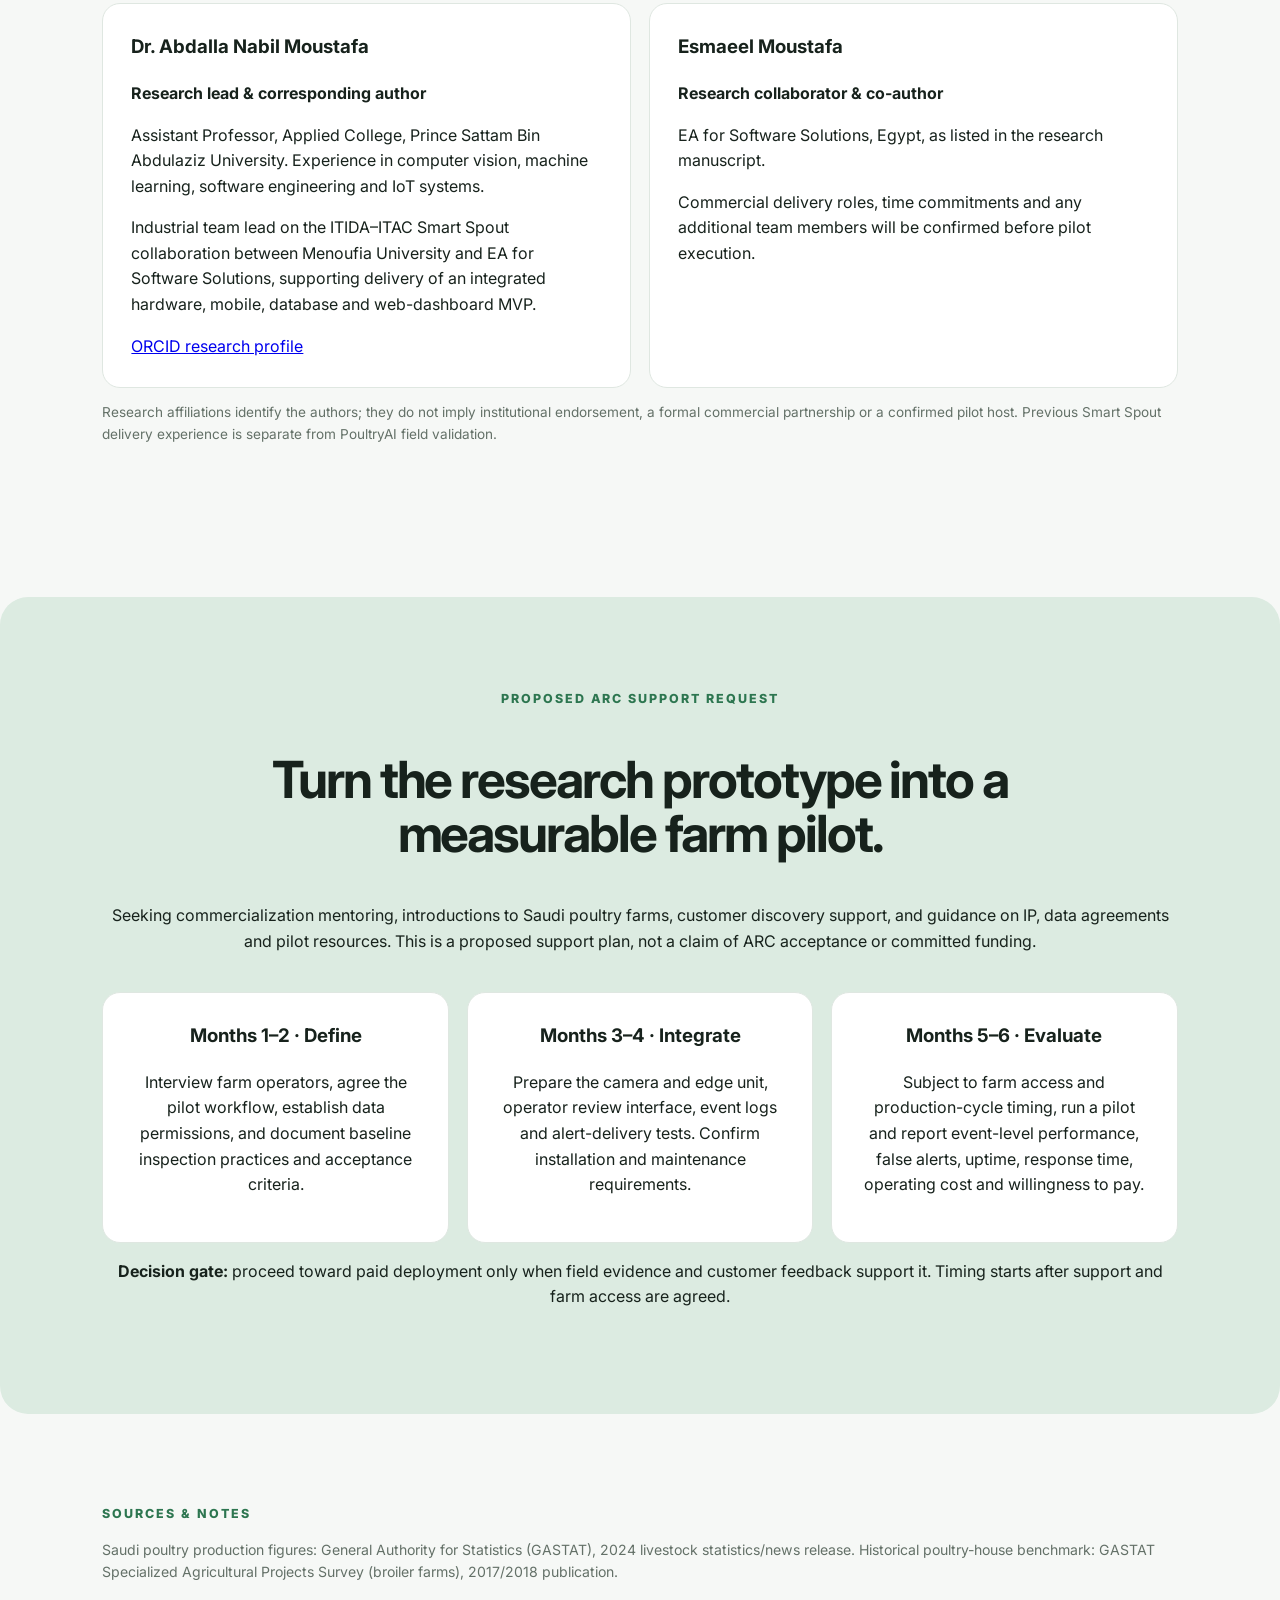
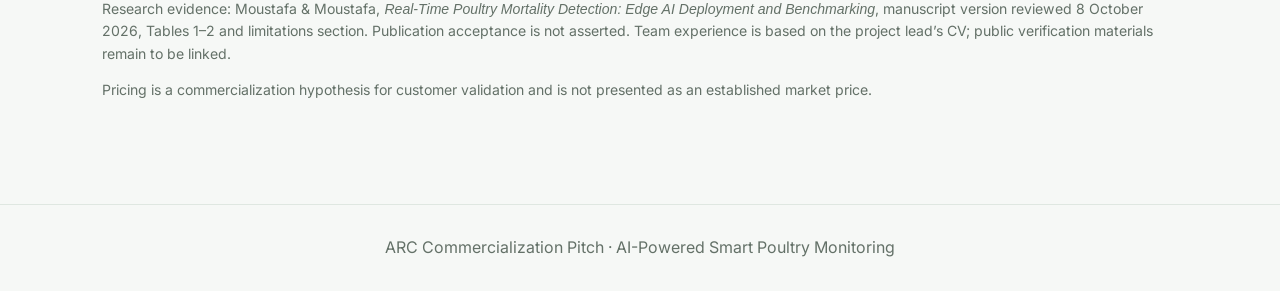
==== commit a5a2ee25: "Clarify research status, add benchmark evidence, detection limits and ARC support plan" ====
--- a/index.html
+++ b/index.html
@@ -9,12 +9,14 @@
   <link rel="preconnect" href="https://fonts.gstatic.com" crossorigin>
   <link href="https://fonts.googleapis.com/css2?family=Inter:wght@400;500;600;700;800&display=swap" rel="stylesheet">
   <link rel="stylesheet" href="style.css">
-</head>
+<style>
+section{scroll-margin-top:90px}.evidence-table{width:100%;border-collapse:collapse;margin:24px 0;font-size:.95rem}.evidence-table th,.evidence-table td{text-align:left;padding:12px;border-bottom:1px solid #c9d8ce}.table-wrap{overflow-x:auto}.status-label{display:inline-block;padding:4px 12px;border-radius:20px;background:#dcebe1;color:#173d2a;font-size:.8rem;font-weight:700}.evidence-note{padding:18px 22px;border-left:4px solid #2d7650;background:#e7efe9}.dark a{color:#a8e4be}@media(max-width:850px){.evidence-table{min-width:560px}}
+</style></head>
 <body>
 <header class="nav">
   <a class="brand" href="#top">PoultryAI</a>
   <nav>
-    <a href="#problem">Problem</a><a href="#solution">Solution</a><a href="#market">Market</a>
+    <a href="#status">Status</a><a href="#evidence">Evidence</a><a href="#problem">Problem</a><a href="#solution">Solution</a><a href="#market">Market</a>
     <a href="#business">Business Model</a><a href="#roadmap">Roadmap</a><a href="#team">Team</a>
   </nav>
 </header>
@@ -25,13 +27,41 @@
     <span class="eyebrow">ARC COMMERCIALIZATION PITCH</span>
     <h1>AI-Powered Smart Poultry Monitoring</h1>
     <p class="lead">From research to real-time farm intelligence.</p>
-    <p>Computer Vision and Edge AI for continuous poultry-house monitoring, early mortality detection, and actionable alerts.</p>
+    <p>Research-backed Computer Vision and Edge AI to flag suspected dead birds for prompt human inspection. Commercial farm validation is the next step.</p>
     <div class="actions"><a class="btn" href="#solution">Explore the solution</a><a class="btn ghost" href="#business">Business model</a></div>
   </div>
   <div class="hero-card">
     <div class="flow"><b>Camera</b><span>→</span><b>Edge AI</b><span>→</span><b>Detection</b><span>→</span><b>Alert</b></div>
-    <small>Designed for practical deployment inside commercial poultry houses.</small>
+    <small>Research prototype → proposed commercial MVP → on-farm validation.</small>
   </div>
+</section>
+
+<section id="status">
+<span class="eyebrow">CURRENT STATUS · UPDATED 30 OCTOBER 2026</span>
+<h2>Edge inference demonstrated. Commercial validation ahead.</h2>
+<div class="grid3">
+<article><span class="status-label">Research demonstrated</span><h3>Detection & edge benchmarks</h3><p>YOLOv8n/s/m evaluated on a 4,044-image mixed-source dataset and deployed on Jetson Orin Nano and Raspberry Pi 5. The research manuscript also reports local MQTT event messages.</p></article>
+<article><span class="status-label">Proposed next build</span><h3>Integrated farm MVP</h3><p>Harden the camera-to-alert workflow, add operator review and event logging, and verify alert delivery. End-to-end alert latency has not been separately measured.</p></article>
+<article><span class="status-label">Not yet field validated</span><h3>Commercial farm pilot</h3><p>The reported evaluation used controlled or approximate conditions, not a fully operational commercial poultry house. Long-term reliability, farm-level false alarms and economic benefit remain to be established.</p></article>
+</div>
+<p class="note">Status reflects the available research evidence; it does not imply a production-ready product or a completed farm pilot.</p>
+</section>
+<section id="evidence">
+<span class="eyebrow">RESEARCH EVIDENCE</span><h2>Measured performance, with clear boundaries.</h2>
+<p>Results reported in the research manuscript <cite>Real-Time Poultry Mortality Detection: Edge AI Deployment and Benchmarking</cite>, A. N. Moustafa and E. Moustafa (version reviewed: 8 October 2026). These are manuscript-reported experimental results, not commercial farm performance guarantees.</p>
+<div class="table-wrap"><table class="evidence-table"><caption>Test-set detection metrics — manuscript Table 1</caption><thead><tr><th scope="col">Model</th><th scope="col">Precision</th><th scope="col">Recall</th><th scope="col">mAP@0.5</th><th scope="col">mAP@0.5:0.95</th></tr></thead><tbody>
+<tr><th scope="row">YOLOv8n</th><td>0.87</td><td>0.82</td><td>0.85</td><td>0.62</td></tr>
+<tr><th scope="row">YOLOv8s</th><td>0.91</td><td>0.88</td><td>0.90</td><td>0.68</td></tr>
+<tr><th scope="row">YOLOv8m</th><td>0.94</td><td>0.90</td><td>0.93</td><td>0.72</td></tr></tbody></table></div>
+<div class="table-wrap"><table class="evidence-table"><caption>Edge inference throughput — manuscript Table 2</caption><thead><tr><th scope="col">Device / runtime</th><th scope="col">Model</th><th scope="col">720p FPS</th><th scope="col">1080p FPS</th></tr></thead><tbody>
+<tr><td>Jetson Orin Nano 8 GB / TensorRT</td><th scope="row">YOLOv8n</th><td>28.4</td><td>21.7</td></tr>
+<tr><td>Jetson Orin Nano 8 GB / TensorRT</td><th scope="row">YOLOv8s</th><td>22.1</td><td>16.3</td></tr>
+<tr><td>Jetson Orin Nano 8 GB / TensorRT</td><th scope="row">YOLOv8m</th><td>15.8</td><td>11.2</td></tr>
+<tr><td>Raspberry Pi 5, 4 GB / ONNX Runtime</td><th scope="row">YOLOv8n</th><td>7.9</td><td>5.4</td></tr>
+<tr><td>Raspberry Pi 5, 4 GB / ONNX Runtime</td><th scope="row">YOLOv8s</th><td>5.1</td><td>3.2</td></tr>
+<tr><td>Raspberry Pi 5, 4 GB / ONNX Runtime</td><th scope="row">YOLOv8m</th><td>2.4</td><td>1.6</td></tr></tbody></table></div>
+<p class="note">720p/1080p refer to input video streams; the inference pipeline resizes frames to 640 × 640. The study defines real-time inference as ≥15 FPS. FPS is not end-to-end alert latency. INT8 quantization and pruning were not applied.</p>
+<div class="evidence-note"><b>Evidence still to add:</b> a permission-cleared detection video or annotated sample, a publicly accessible research reference, and reproducible benchmark artifacts. No live demo or public code release is represented here.</div>
 </section>
 
 <section id="problem">
@@ -45,25 +75,33 @@
 
 <section id="solution" class="dark">
   <span class="eyebrow">OUR SOLUTION</span><h2>Continuous visual intelligence at the edge.</h2>
-  <p class="wide">Cameras capture live video inside poultry houses. Computer-vision models run through an Edge AI layer to detect events and convert them into timely, actionable alerts for farm personnel.</p>
+  <p class="wide">The proposed farm workflow captures video, runs local detection, and sends suspected mortality events for operator review. The research prototype reports local MQTT messages containing timestamps and bounding-box coordinates; commercial dashboard integration and alert reliability require validation.</p>
   <div class="steps"><div>01<br><b>Capture</b></div><div>02<br><b>Analyze</b></div><div>03<br><b>Detect</b></div><div>04<br><b>Alert</b></div><div>05<br><b>Act</b></div></div>
 </section>
 
 <section id="product">
   <span class="eyebrow">PRODUCT & TECHNOLOGY</span><h2>A focused MVP with a scalable intelligence layer.</h2>
   <div class="grid2">
-    <article><h3>MVP</h3><p><b>Automated mortality detection</b> with real-time alerts, designed for field validation in a commercial poultry house.</p></article>
-    <article><h3>Expansion</h3><p>Abnormal inactivity, behavioral monitoring, welfare indicators, analytics, and broader decision support.</p></article>
+    <article><h3>Planned commercial MVP</h3><p><b>Suspected dead-bird detection</b> with operator-reviewed alerts, event logging and measured delivery latency, followed by field validation in a commercial poultry house.</p></article>
+    <article><h3>Future expansion</h3><p>Abnormal inactivity, behavioral monitoring, welfare indicators, analytics, and broader decision support.</p></article>
   </div>
   <div class="architecture">Video Cameras → Edge Computing Unit → Computer Vision Models → Event Engine → Dashboard & Alerts</div>
 </section>
 
+<section id="scope" class="dark">
+<span class="eyebrow">DETECTION SCOPE & LIMITATIONS</span><h2>A suspected mortality alert prompts inspection.</h2>
+<div class="grid3">
+<article><h3>What it detects</h3><p>A single-class “Dead Bird” object detector flags visual patterns consistent with dead birds. It does not predict future mortality or diagnose disease.</p></article>
+<article><h3>Known failure modes</h3><p>Resting or sleeping live birds can trigger false positives. Low light, distance and occlusion can cause missed detections. Reliable separation of resting and dead birds is not yet established.</p></article>
+<article><h3>Human confirmation</h3><p>A farm worker checks each suspected event and confirms the bird's condition before action. Temporal cues and explicit live/resting classes are planned research improvements.</p></article>
+</div><p>Planned pilot measurements: confirmed-event recall, false alerts per house per day, time to notification and inspection, uptime, and operator feedback. Acceptance targets will be agreed with the pilot farm before testing.</p>
+</section>
 <section id="advantage">
   <span class="eyebrow">WHY DIFFERENT</span><h2>Not another camera. A farm-intelligence system.</h2>
   <div class="grid3">
-    <article><h3>Continuous</h3><p>Monitoring beyond periodic human inspection.</p></article>
+    <article><h3>Continuous</h3><p>Intended to supplement periodic human inspection; sustained farm operation remains to be tested.</p></article>
     <article><h3>Edge-first</h3><p>Local AI processing supports practical, responsive deployment.</p></article>
-    <article><h3>Actionable</h3><p>Video is converted into detections and alerts—not passive footage.</p></article>
+    <article><h3>Actionable</h3><p>The prototype produces detection events; the farm MVP will validate whether alerts lead to timely operator action.</p></article>
   </div>
 </section>
 
@@ -100,8 +138,8 @@
 <section id="roadmap">
   <span class="eyebrow">COMMERCIALIZATION ROADMAP</span><h2>Research → validated product → scalable business.</h2>
   <div class="timeline">
-    <article><b>1. Research Validation</b><p>Establish technical baseline from existing research.</p></article>
-    <article><b>2. MVP</b><p>Deployable mortality-detection system with alerts.</p></article>
+    <article><b>1. Research Validation</b><p>Reported baseline completed: detection metrics and edge-device throughput. Independent farm validation remains ahead.</p></article>
+    <article><b>2. MVP</b><p>Next: integrate and verify the operator-facing mortality-detection and alert workflow.</p></article>
     <article><b>3. Farm Pilot</b><p>Measure accuracy, false alarms, latency, reliability and economic value.</p></article>
     <article><b>4. Product Validation</b><p>Improve hardware/software and validate customer value.</p></article>
     <article><b>5. Commercial Launch</b><p>Acquire first paying Saudi customers.</p></article>
@@ -110,15 +148,25 @@
 </section>
 
 <section id="team">
-  <span class="eyebrow">TEAM</span><h2>Multidisciplinary experience from AI models to deployed systems.</h2>
-  <p class="wide">The team combines computer vision, AI, embedded/IoT systems, system architecture, UI/UX, and web/mobile development. Previous collaboration on Smart Spout demonstrated the team's ability to build an end-to-end intelligent system integrating sensing hardware, AI analytics, web interfaces, mobile applications, and user notifications.</p>
+<span class="eyebrow">RESEARCH TEAM & DELIVERY EXPERIENCE</span><h2>Computer vision research with industrial delivery experience.</h2>
+<div class="grid2">
+<article><h3>Dr. Abdalla Nabil Moustafa</h3><p><b>Research lead & corresponding author</b></p><p>Assistant Professor, Applied College, Prince Sattam Bin Abdulaziz University. Experience in computer vision, machine learning, software engineering and IoT systems.</p><p>Industrial team lead on the ITIDA–ITAC Smart Spout collaboration between Menoufia University and EA for Software Solutions, supporting delivery of an integrated hardware, mobile, database and web-dashboard MVP.</p><a href="https://orcid.org/0000-0002-0086-5800">ORCID research profile</a></article>
+<article><h3>Esmaeel Moustafa</h3><p><b>Research collaborator & co-author</b></p><p>EA for Software Solutions, Egypt, as listed in the research manuscript.</p><p>Commercial delivery roles, time commitments and any additional team members will be confirmed before pilot execution.</p></article>
+</div><p class="note">Research affiliations identify the authors; they do not imply institutional endorsement, a formal commercial partnership or a confirmed pilot host. Previous Smart Spout delivery experience is separate from PoultryAI field validation.</p>
 </section>
-
-<section class="cta"><h2>From research insight to commercial farm intelligence.</h2><p>ARC can accelerate the journey from validated research to MVP, field pilot, product validation, and commercial deployment.</p></section>
-
+<section id="arc-support" class="cta">
+<span class="eyebrow">PROPOSED ARC SUPPORT REQUEST</span><h2>Turn the research prototype into a measurable farm pilot.</h2>
+<p>Seeking commercialization mentoring, introductions to Saudi poultry farms, customer discovery support, and guidance on IP, data agreements and pilot resources. This is a proposed support plan, not a claim of ARC acceptance or committed funding.</p>
+<div class="grid3">
+<article><h3>Months 1–2 · Define</h3><p>Interview farm operators, agree the pilot workflow, establish data permissions, and document baseline inspection practices and acceptance criteria.</p></article>
+<article><h3>Months 3–4 · Integrate</h3><p>Prepare the camera and edge unit, operator review interface, event logs and alert-delivery tests. Confirm installation and maintenance requirements.</p></article>
+<article><h3>Months 5–6 · Evaluate</h3><p>Subject to farm access and production-cycle timing, run a pilot and report event-level performance, false alerts, uptime, response time, operating cost and willingness to pay.</p></article>
+</div><p><b>Decision gate:</b> proceed toward paid deployment only when field evidence and customer feedback support it. Timing starts after support and farm access are agreed.</p>
+</section>
 <section id="sources">
   <span class="eyebrow">SOURCES & NOTES</span>
   <p>Saudi poultry production figures: General Authority for Statistics (GASTAT), 2024 livestock statistics/news release. Historical poultry-house benchmark: GASTAT Specialized Agricultural Projects Survey (broiler farms), 2017/2018 publication.</p>
+  <p>Research evidence: Moustafa &amp; Moustafa, <cite>Real-Time Poultry Mortality Detection: Edge AI Deployment and Benchmarking</cite>, manuscript version reviewed 8 October 2026, Tables 1–2 and limitations section. Publication acceptance is not asserted. Team experience is based on the project lead’s CV; public verification materials remain to be linked.</p>
   <p>Pricing is a commercialization hypothesis for customer validation and is not presented as an established market price.</p>
 </section>
 </main>
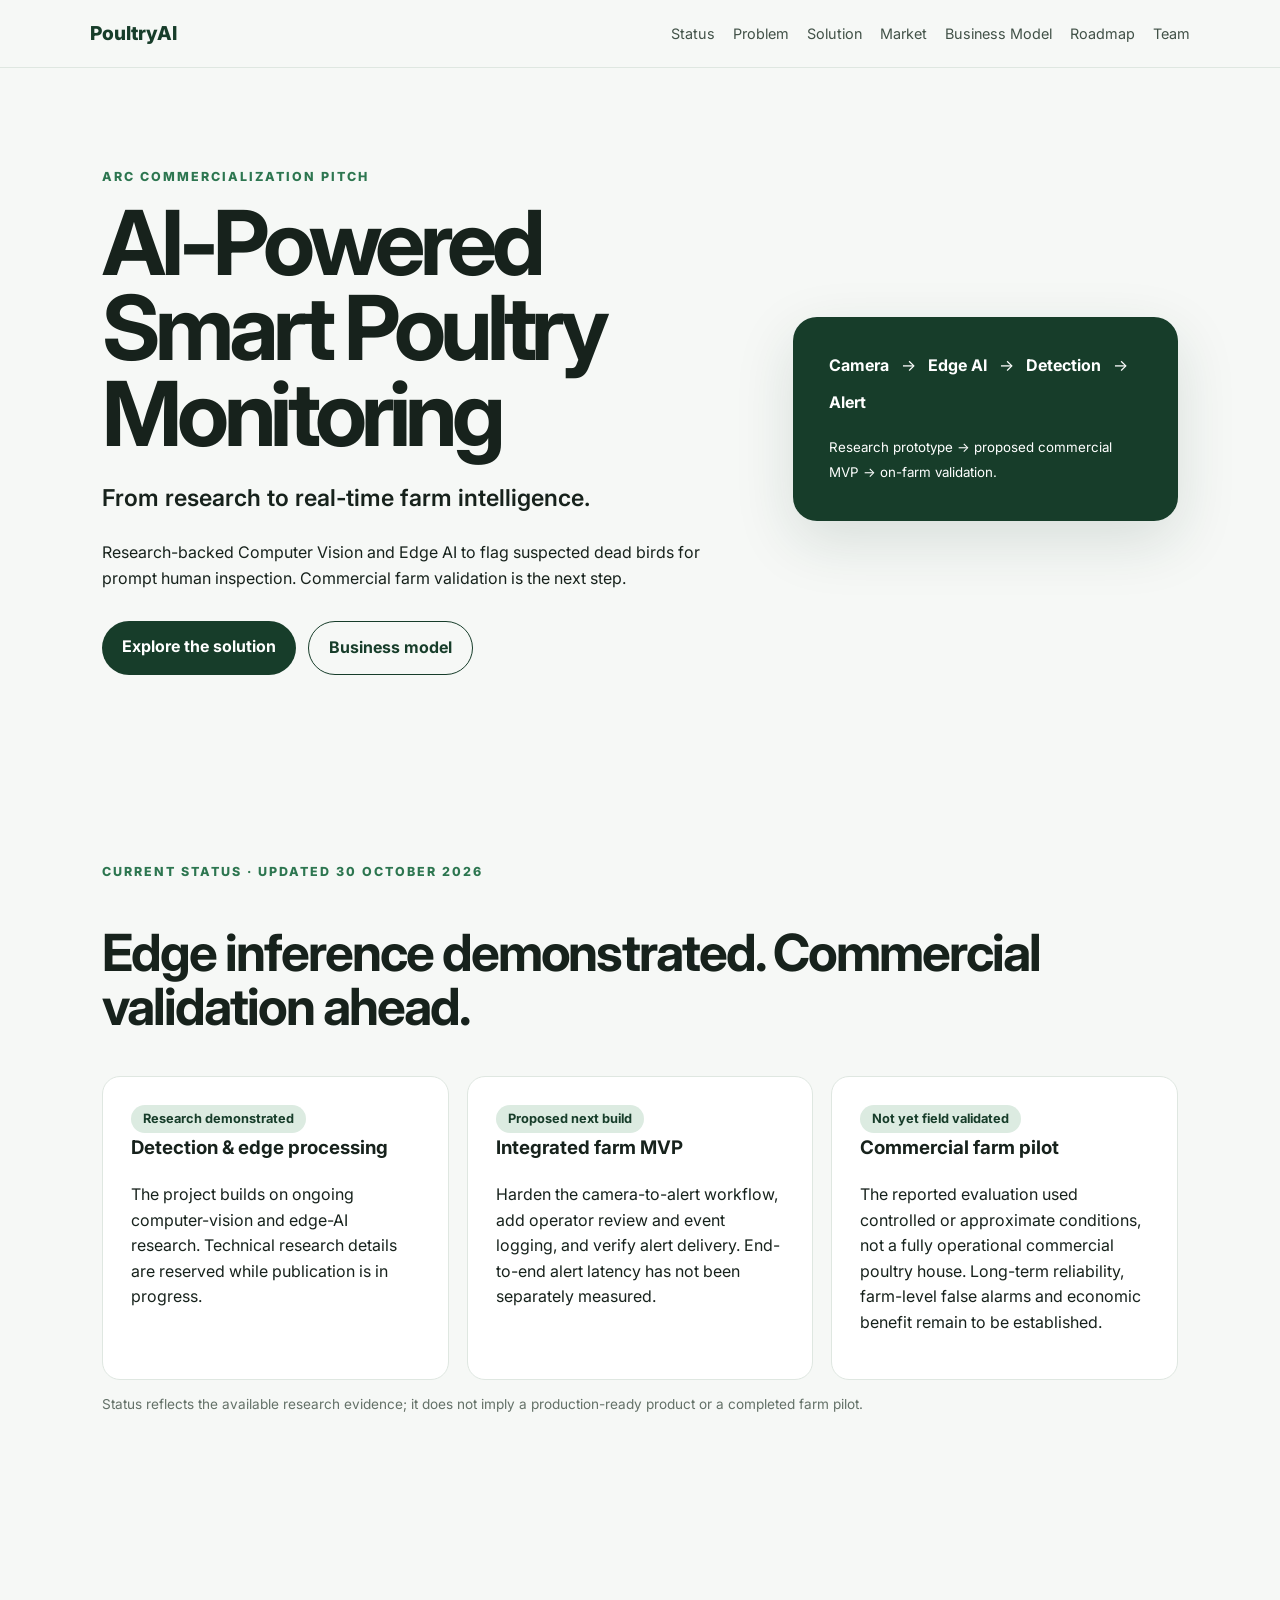
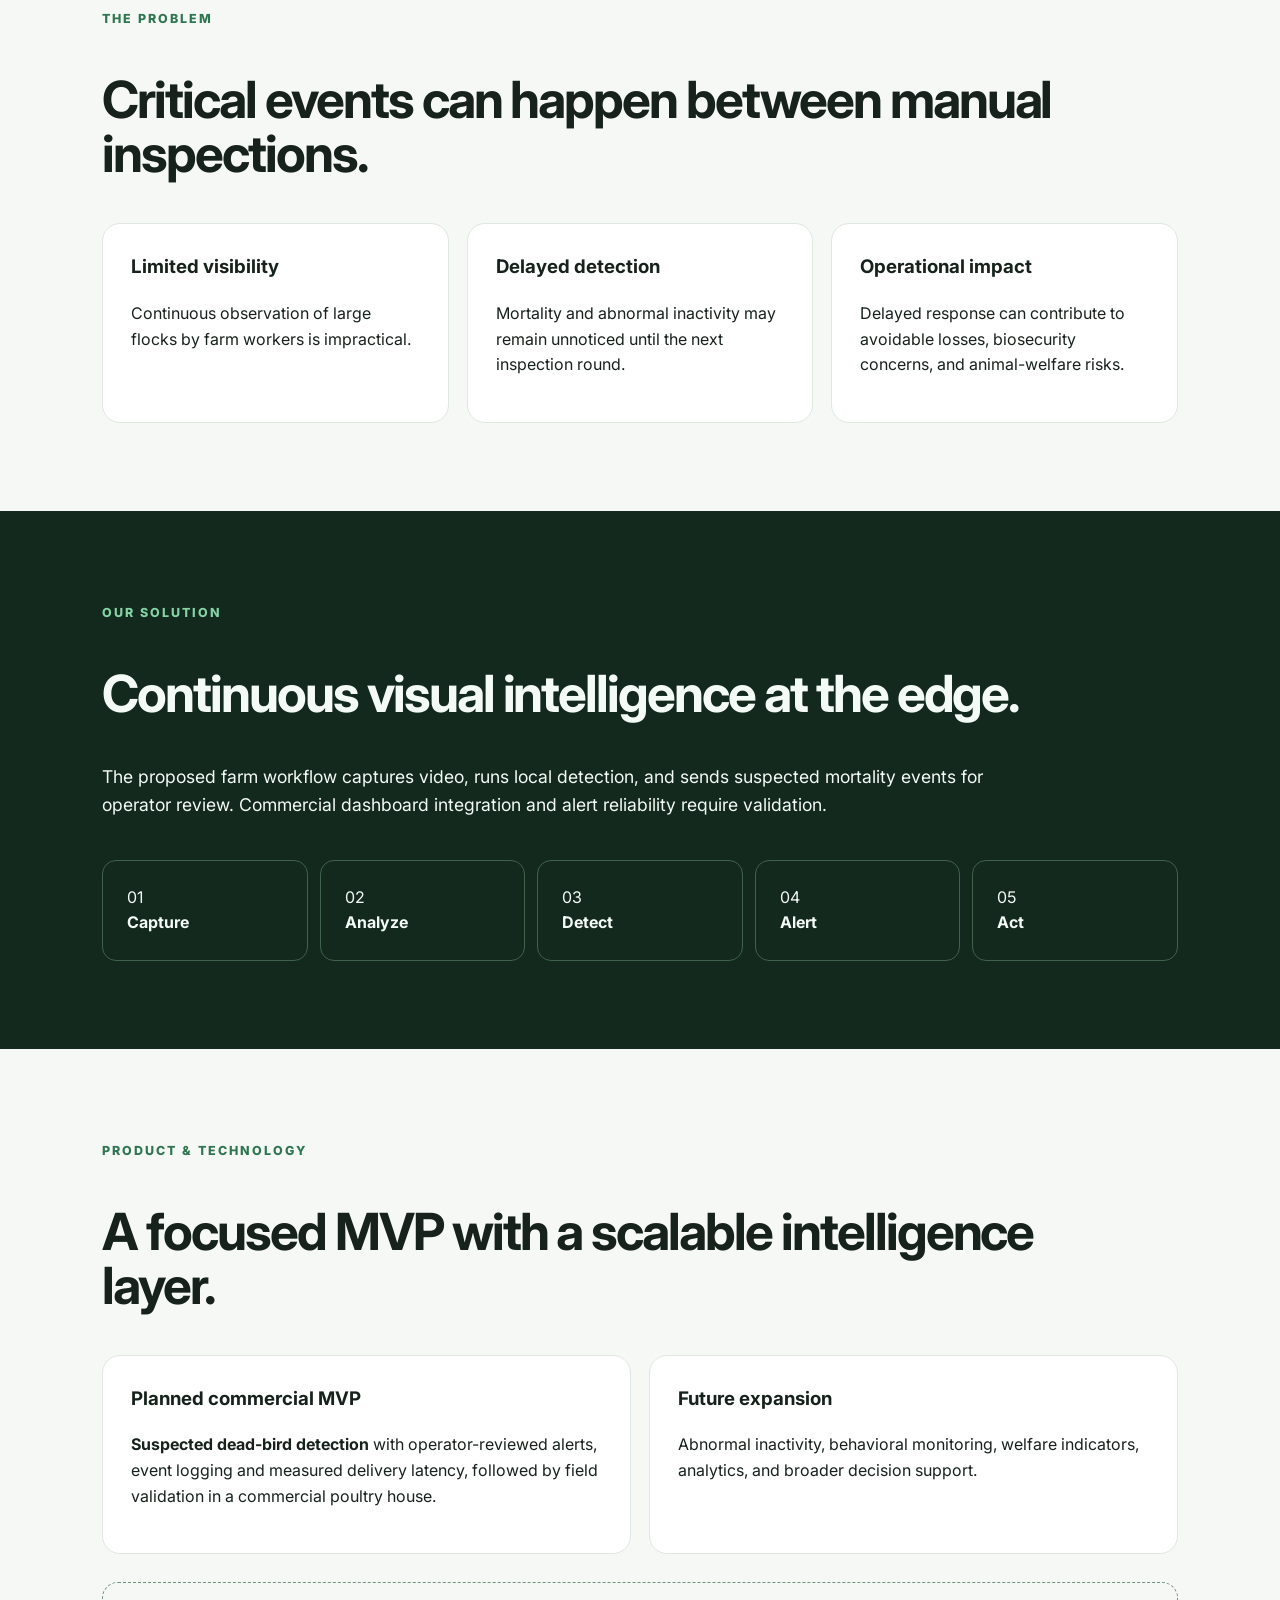
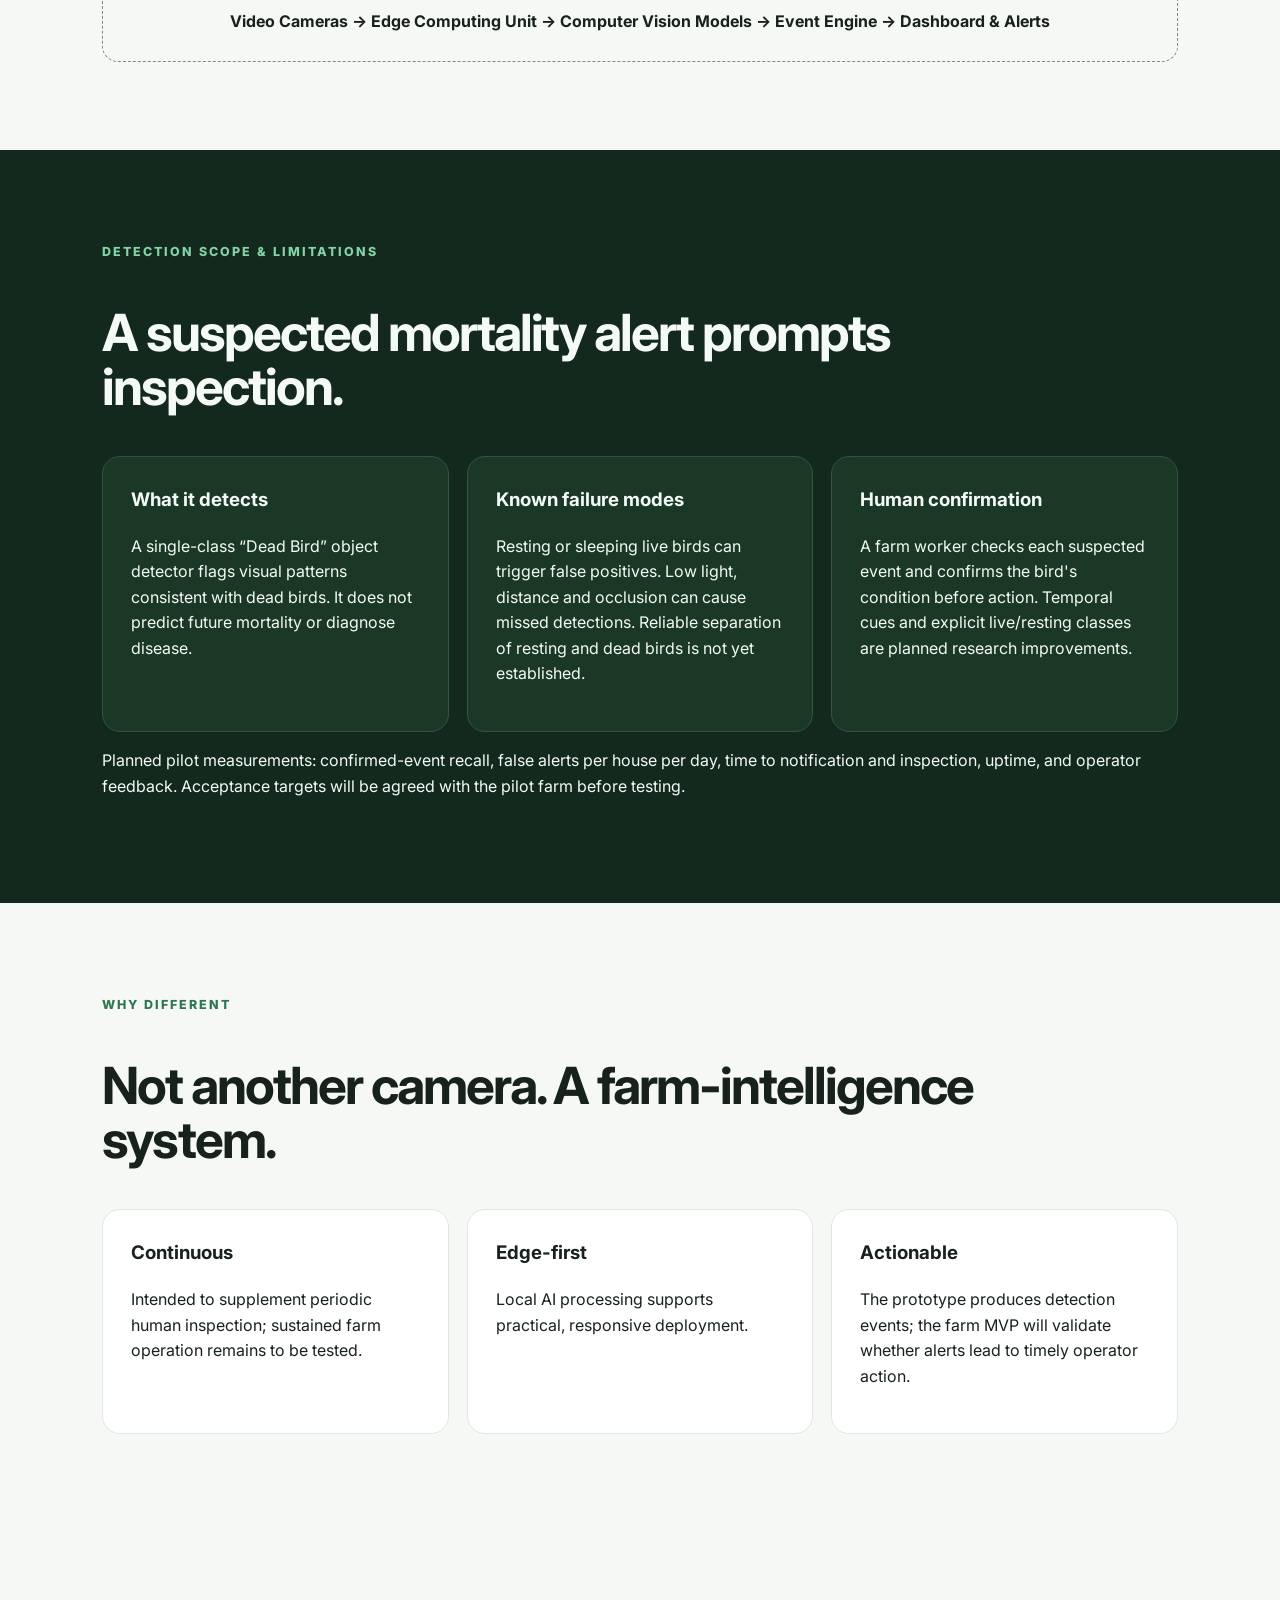
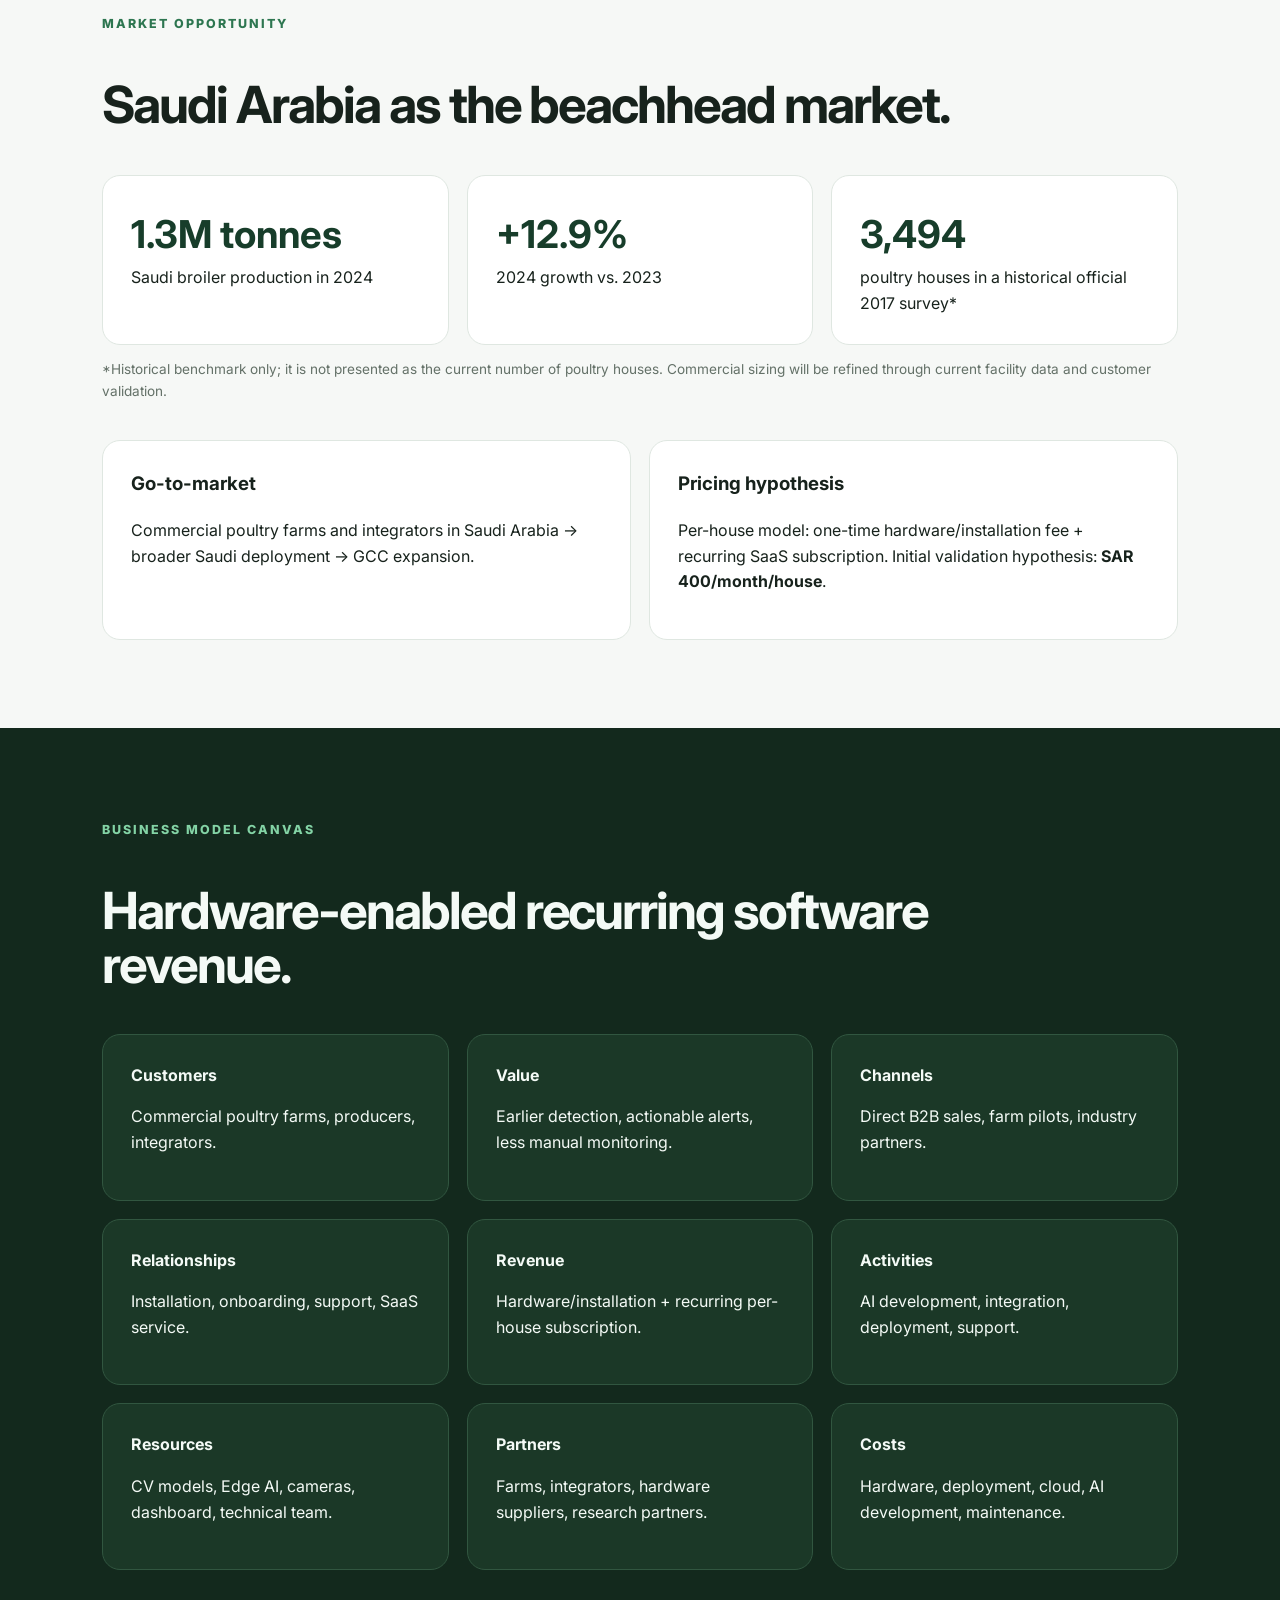
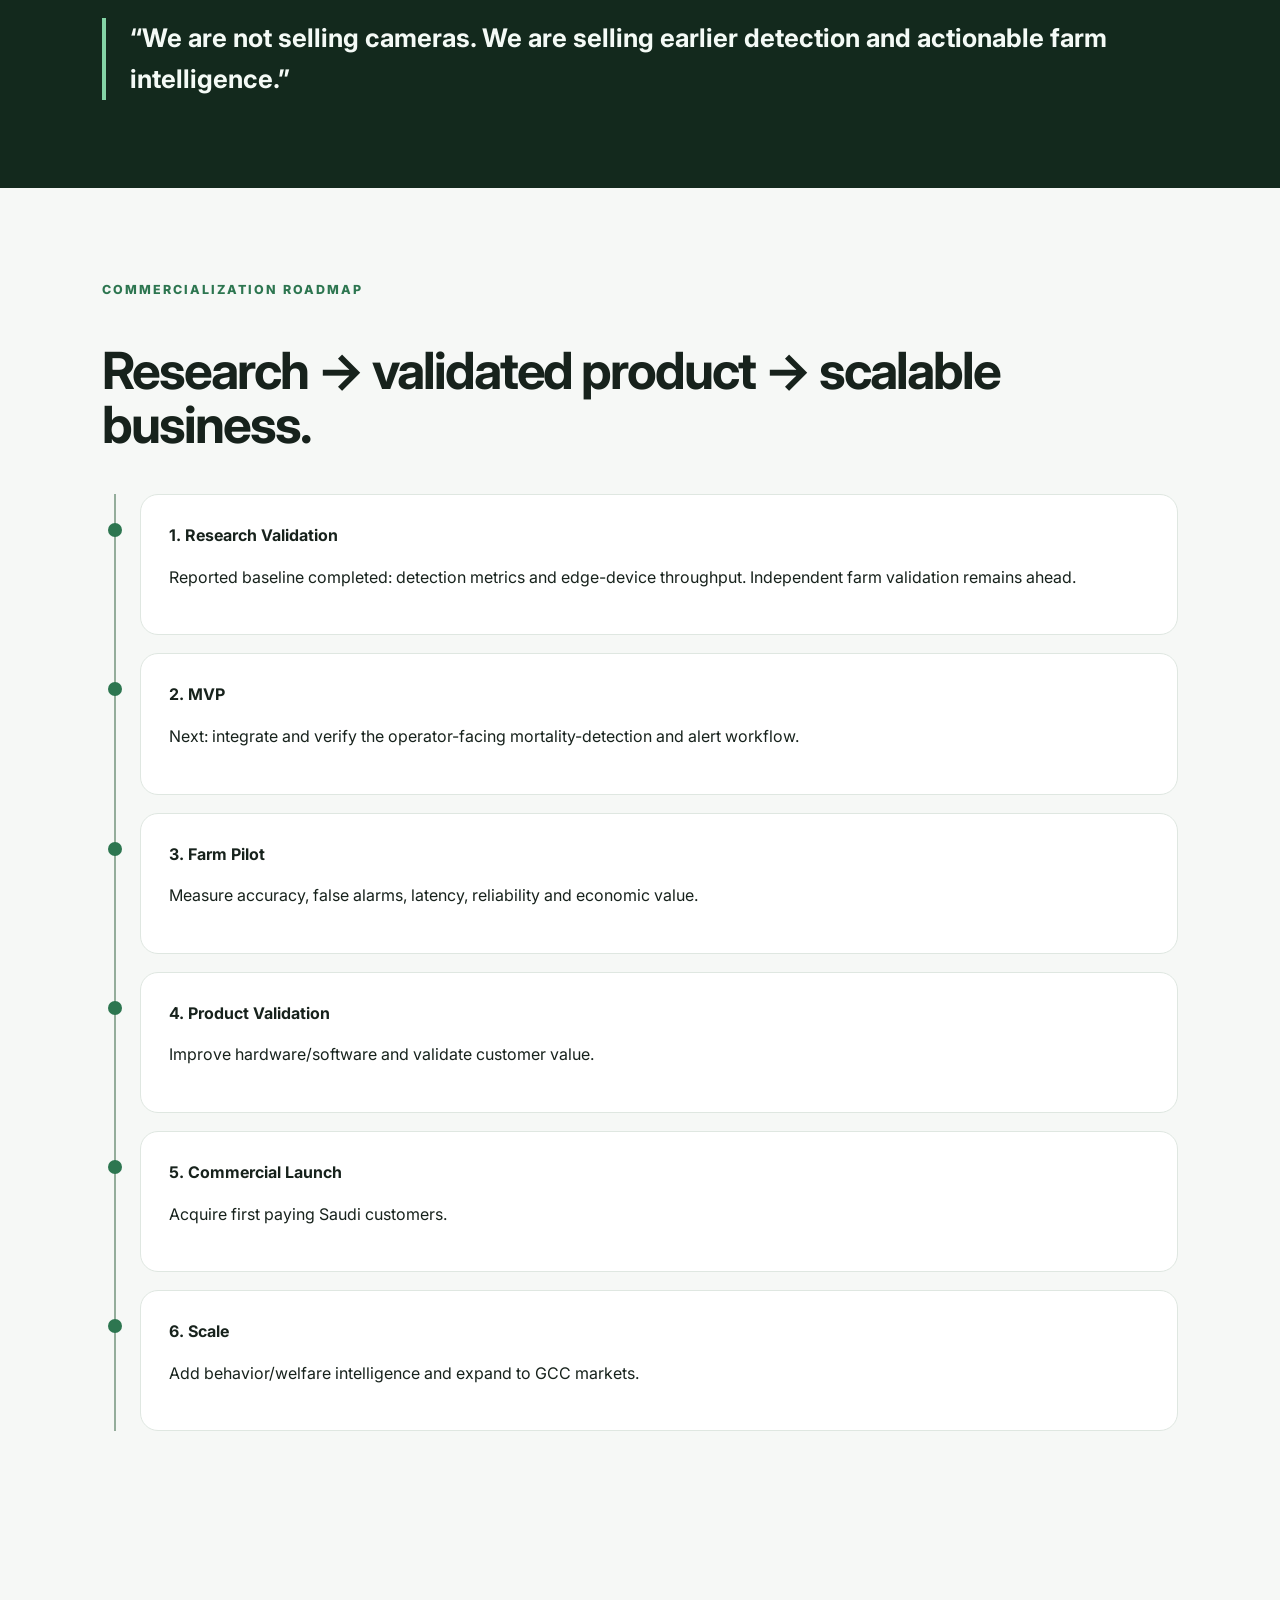
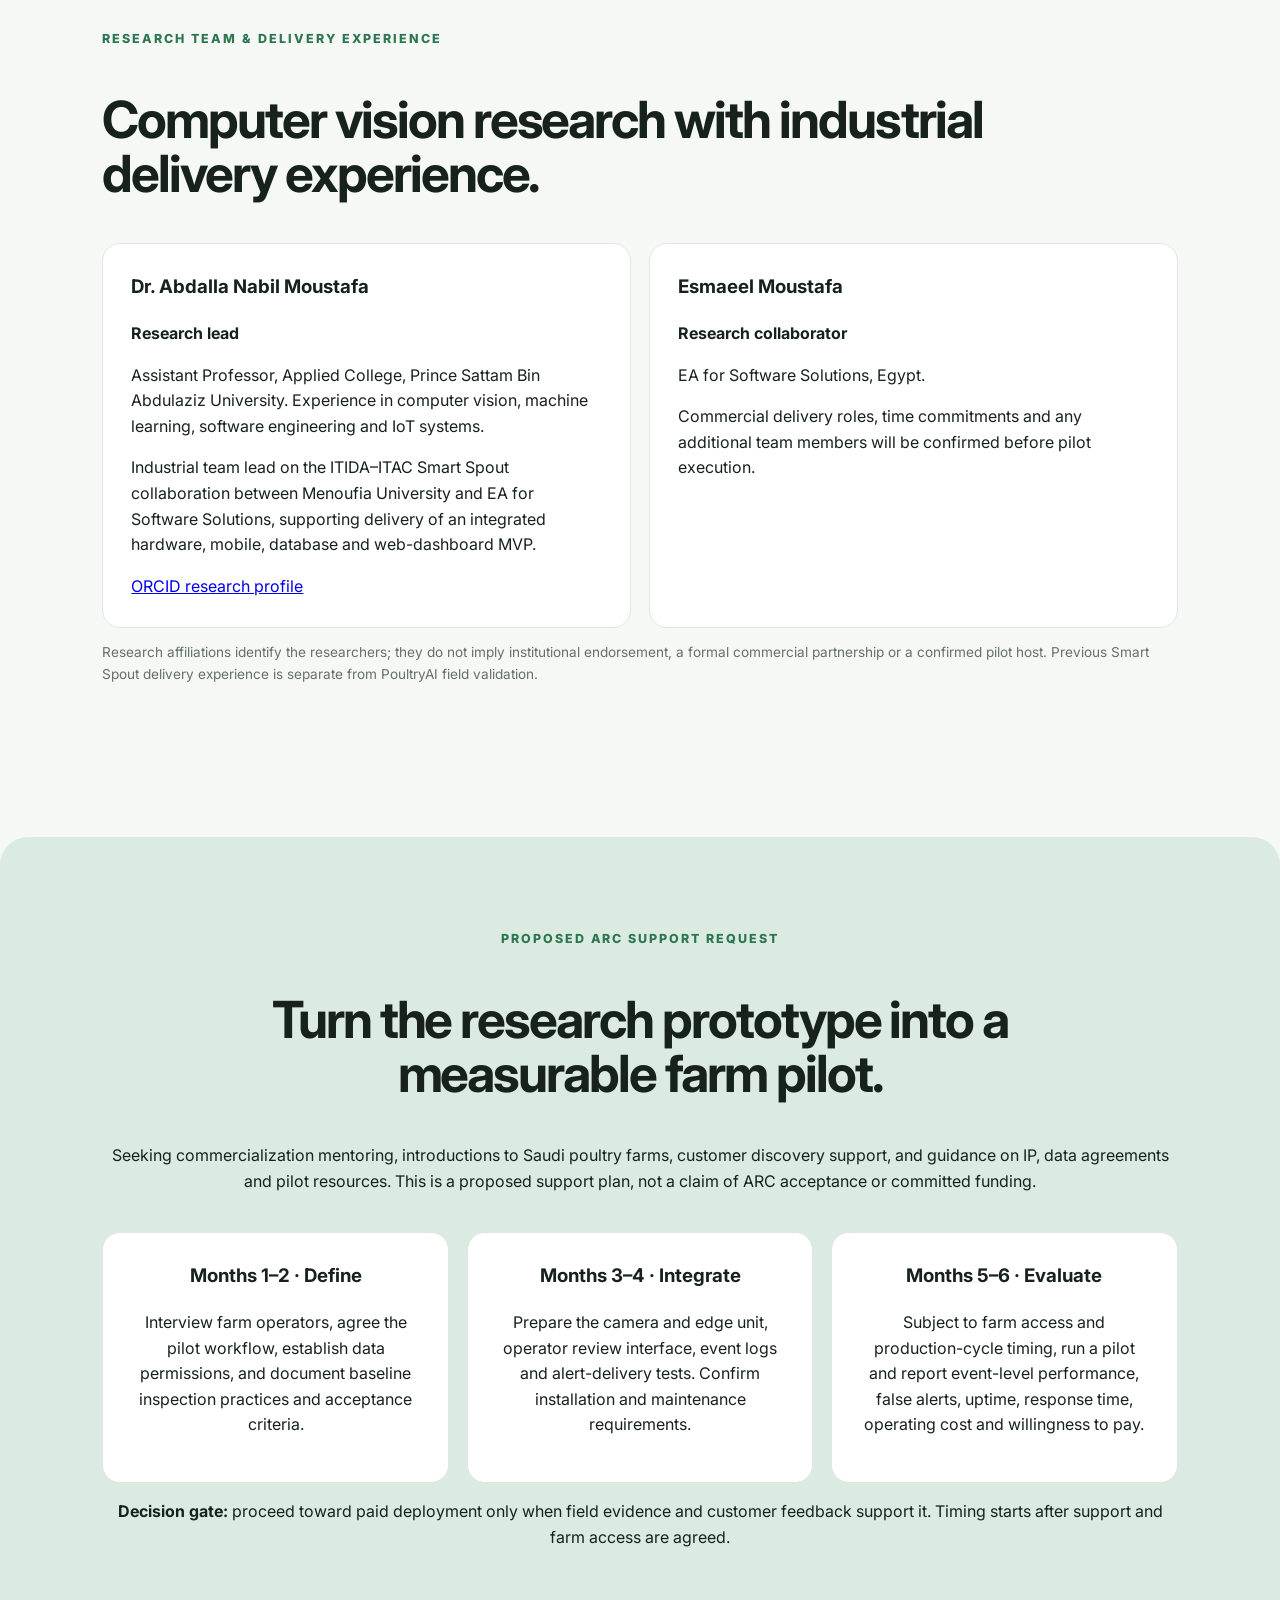
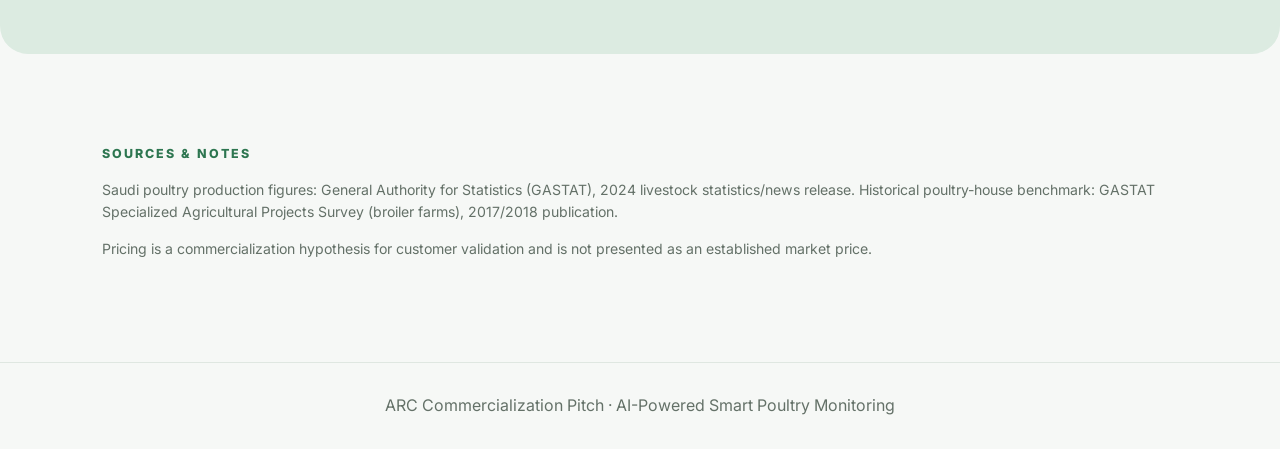
==== commit 7b21cf8e: "Remove unpublished manuscript title and experimental results from public page" ====
--- a/index.html
+++ b/index.html
@@ -16,7 +16,7 @@
 <header class="nav">
   <a class="brand" href="#top">PoultryAI</a>
   <nav>
-    <a href="#status">Status</a><a href="#evidence">Evidence</a><a href="#problem">Problem</a><a href="#solution">Solution</a><a href="#market">Market</a>
+    <a href="#status">Status</a><a href="#problem">Problem</a><a href="#solution">Solution</a><a href="#market">Market</a>
     <a href="#business">Business Model</a><a href="#roadmap">Roadmap</a><a href="#team">Team</a>
   </nav>
 </header>
@@ -40,28 +40,11 @@
 <span class="eyebrow">CURRENT STATUS · UPDATED 30 OCTOBER 2026</span>
 <h2>Edge inference demonstrated. Commercial validation ahead.</h2>
 <div class="grid3">
-<article><span class="status-label">Research demonstrated</span><h3>Detection & edge benchmarks</h3><p>YOLOv8n/s/m evaluated on a 4,044-image mixed-source dataset and deployed on Jetson Orin Nano and Raspberry Pi 5. The research manuscript also reports local MQTT event messages.</p></article>
+<article><span class="status-label">Research demonstrated</span><h3>Detection & edge processing</h3><p>The project builds on ongoing computer-vision and edge-AI research. Technical research details are reserved while publication is in progress.</p></article>
 <article><span class="status-label">Proposed next build</span><h3>Integrated farm MVP</h3><p>Harden the camera-to-alert workflow, add operator review and event logging, and verify alert delivery. End-to-end alert latency has not been separately measured.</p></article>
 <article><span class="status-label">Not yet field validated</span><h3>Commercial farm pilot</h3><p>The reported evaluation used controlled or approximate conditions, not a fully operational commercial poultry house. Long-term reliability, farm-level false alarms and economic benefit remain to be established.</p></article>
 </div>
 <p class="note">Status reflects the available research evidence; it does not imply a production-ready product or a completed farm pilot.</p>
-</section>
-<section id="evidence">
-<span class="eyebrow">RESEARCH EVIDENCE</span><h2>Measured performance, with clear boundaries.</h2>
-<p>Results reported in the research manuscript <cite>Real-Time Poultry Mortality Detection: Edge AI Deployment and Benchmarking</cite>, A. N. Moustafa and E. Moustafa (version reviewed: 8 October 2026). These are manuscript-reported experimental results, not commercial farm performance guarantees.</p>
-<div class="table-wrap"><table class="evidence-table"><caption>Test-set detection metrics — manuscript Table 1</caption><thead><tr><th scope="col">Model</th><th scope="col">Precision</th><th scope="col">Recall</th><th scope="col">mAP@0.5</th><th scope="col">mAP@0.5:0.95</th></tr></thead><tbody>
-<tr><th scope="row">YOLOv8n</th><td>0.87</td><td>0.82</td><td>0.85</td><td>0.62</td></tr>
-<tr><th scope="row">YOLOv8s</th><td>0.91</td><td>0.88</td><td>0.90</td><td>0.68</td></tr>
-<tr><th scope="row">YOLOv8m</th><td>0.94</td><td>0.90</td><td>0.93</td><td>0.72</td></tr></tbody></table></div>
-<div class="table-wrap"><table class="evidence-table"><caption>Edge inference throughput — manuscript Table 2</caption><thead><tr><th scope="col">Device / runtime</th><th scope="col">Model</th><th scope="col">720p FPS</th><th scope="col">1080p FPS</th></tr></thead><tbody>
-<tr><td>Jetson Orin Nano 8 GB / TensorRT</td><th scope="row">YOLOv8n</th><td>28.4</td><td>21.7</td></tr>
-<tr><td>Jetson Orin Nano 8 GB / TensorRT</td><th scope="row">YOLOv8s</th><td>22.1</td><td>16.3</td></tr>
-<tr><td>Jetson Orin Nano 8 GB / TensorRT</td><th scope="row">YOLOv8m</th><td>15.8</td><td>11.2</td></tr>
-<tr><td>Raspberry Pi 5, 4 GB / ONNX Runtime</td><th scope="row">YOLOv8n</th><td>7.9</td><td>5.4</td></tr>
-<tr><td>Raspberry Pi 5, 4 GB / ONNX Runtime</td><th scope="row">YOLOv8s</th><td>5.1</td><td>3.2</td></tr>
-<tr><td>Raspberry Pi 5, 4 GB / ONNX Runtime</td><th scope="row">YOLOv8m</th><td>2.4</td><td>1.6</td></tr></tbody></table></div>
-<p class="note">720p/1080p refer to input video streams; the inference pipeline resizes frames to 640 × 640. The study defines real-time inference as ≥15 FPS. FPS is not end-to-end alert latency. INT8 quantization and pruning were not applied.</p>
-<div class="evidence-note"><b>Evidence still to add:</b> a permission-cleared detection video or annotated sample, a publicly accessible research reference, and reproducible benchmark artifacts. No live demo or public code release is represented here.</div>
 </section>
 
 <section id="problem">
@@ -75,7 +58,7 @@
 
 <section id="solution" class="dark">
   <span class="eyebrow">OUR SOLUTION</span><h2>Continuous visual intelligence at the edge.</h2>
-  <p class="wide">The proposed farm workflow captures video, runs local detection, and sends suspected mortality events for operator review. The research prototype reports local MQTT messages containing timestamps and bounding-box coordinates; commercial dashboard integration and alert reliability require validation.</p>
+  <p class="wide">The proposed farm workflow captures video, runs local detection, and sends suspected mortality events for operator review. Commercial dashboard integration and alert reliability require validation.</p>
   <div class="steps"><div>01<br><b>Capture</b></div><div>02<br><b>Analyze</b></div><div>03<br><b>Detect</b></div><div>04<br><b>Alert</b></div><div>05<br><b>Act</b></div></div>
 </section>
 
@@ -150,9 +133,9 @@
 <section id="team">
 <span class="eyebrow">RESEARCH TEAM & DELIVERY EXPERIENCE</span><h2>Computer vision research with industrial delivery experience.</h2>
 <div class="grid2">
-<article><h3>Dr. Abdalla Nabil Moustafa</h3><p><b>Research lead & corresponding author</b></p><p>Assistant Professor, Applied College, Prince Sattam Bin Abdulaziz University. Experience in computer vision, machine learning, software engineering and IoT systems.</p><p>Industrial team lead on the ITIDA–ITAC Smart Spout collaboration between Menoufia University and EA for Software Solutions, supporting delivery of an integrated hardware, mobile, database and web-dashboard MVP.</p><a href="https://orcid.org/0000-0002-0086-5800">ORCID research profile</a></article>
-<article><h3>Esmaeel Moustafa</h3><p><b>Research collaborator & co-author</b></p><p>EA for Software Solutions, Egypt, as listed in the research manuscript.</p><p>Commercial delivery roles, time commitments and any additional team members will be confirmed before pilot execution.</p></article>
-</div><p class="note">Research affiliations identify the authors; they do not imply institutional endorsement, a formal commercial partnership or a confirmed pilot host. Previous Smart Spout delivery experience is separate from PoultryAI field validation.</p>
+<article><h3>Dr. Abdalla Nabil Moustafa</h3><p><b>Research lead</b></p><p>Assistant Professor, Applied College, Prince Sattam Bin Abdulaziz University. Experience in computer vision, machine learning, software engineering and IoT systems.</p><p>Industrial team lead on the ITIDA–ITAC Smart Spout collaboration between Menoufia University and EA for Software Solutions, supporting delivery of an integrated hardware, mobile, database and web-dashboard MVP.</p><a href="https://orcid.org/0000-0002-0086-5800">ORCID research profile</a></article>
+<article><h3>Esmaeel Moustafa</h3><p><b>Research collaborator</b></p><p>EA for Software Solutions, Egypt.</p><p>Commercial delivery roles, time commitments and any additional team members will be confirmed before pilot execution.</p></article>
+</div><p class="note">Research affiliations identify the researchers; they do not imply institutional endorsement, a formal commercial partnership or a confirmed pilot host. Previous Smart Spout delivery experience is separate from PoultryAI field validation.</p>
 </section>
 <section id="arc-support" class="cta">
 <span class="eyebrow">PROPOSED ARC SUPPORT REQUEST</span><h2>Turn the research prototype into a measurable farm pilot.</h2>
@@ -166,7 +149,6 @@
 <section id="sources">
   <span class="eyebrow">SOURCES & NOTES</span>
   <p>Saudi poultry production figures: General Authority for Statistics (GASTAT), 2024 livestock statistics/news release. Historical poultry-house benchmark: GASTAT Specialized Agricultural Projects Survey (broiler farms), 2017/2018 publication.</p>
-  <p>Research evidence: Moustafa &amp; Moustafa, <cite>Real-Time Poultry Mortality Detection: Edge AI Deployment and Benchmarking</cite>, manuscript version reviewed 8 October 2026, Tables 1–2 and limitations section. Publication acceptance is not asserted. Team experience is based on the project lead’s CV; public verification materials remain to be linked.</p>
   <p>Pricing is a commercialization hypothesis for customer validation and is not presented as an established market price.</p>
 </section>
 </main>
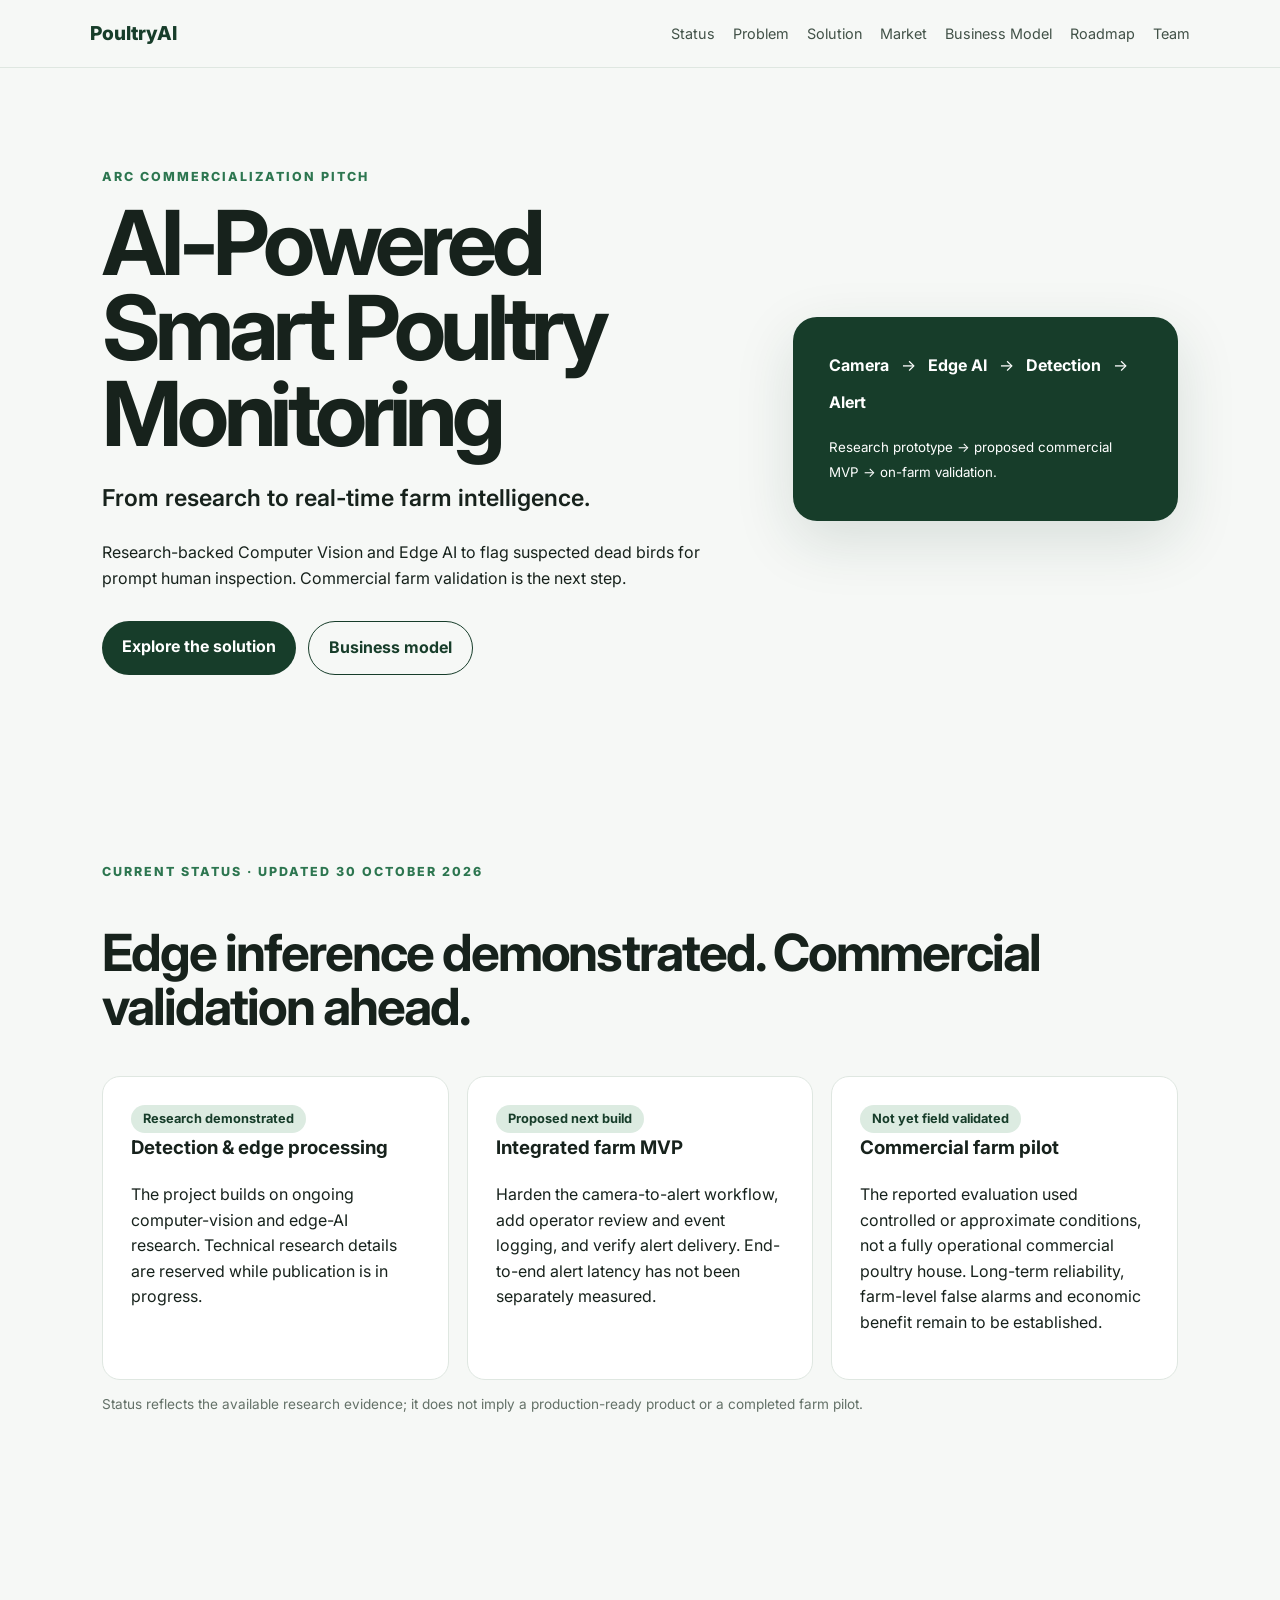
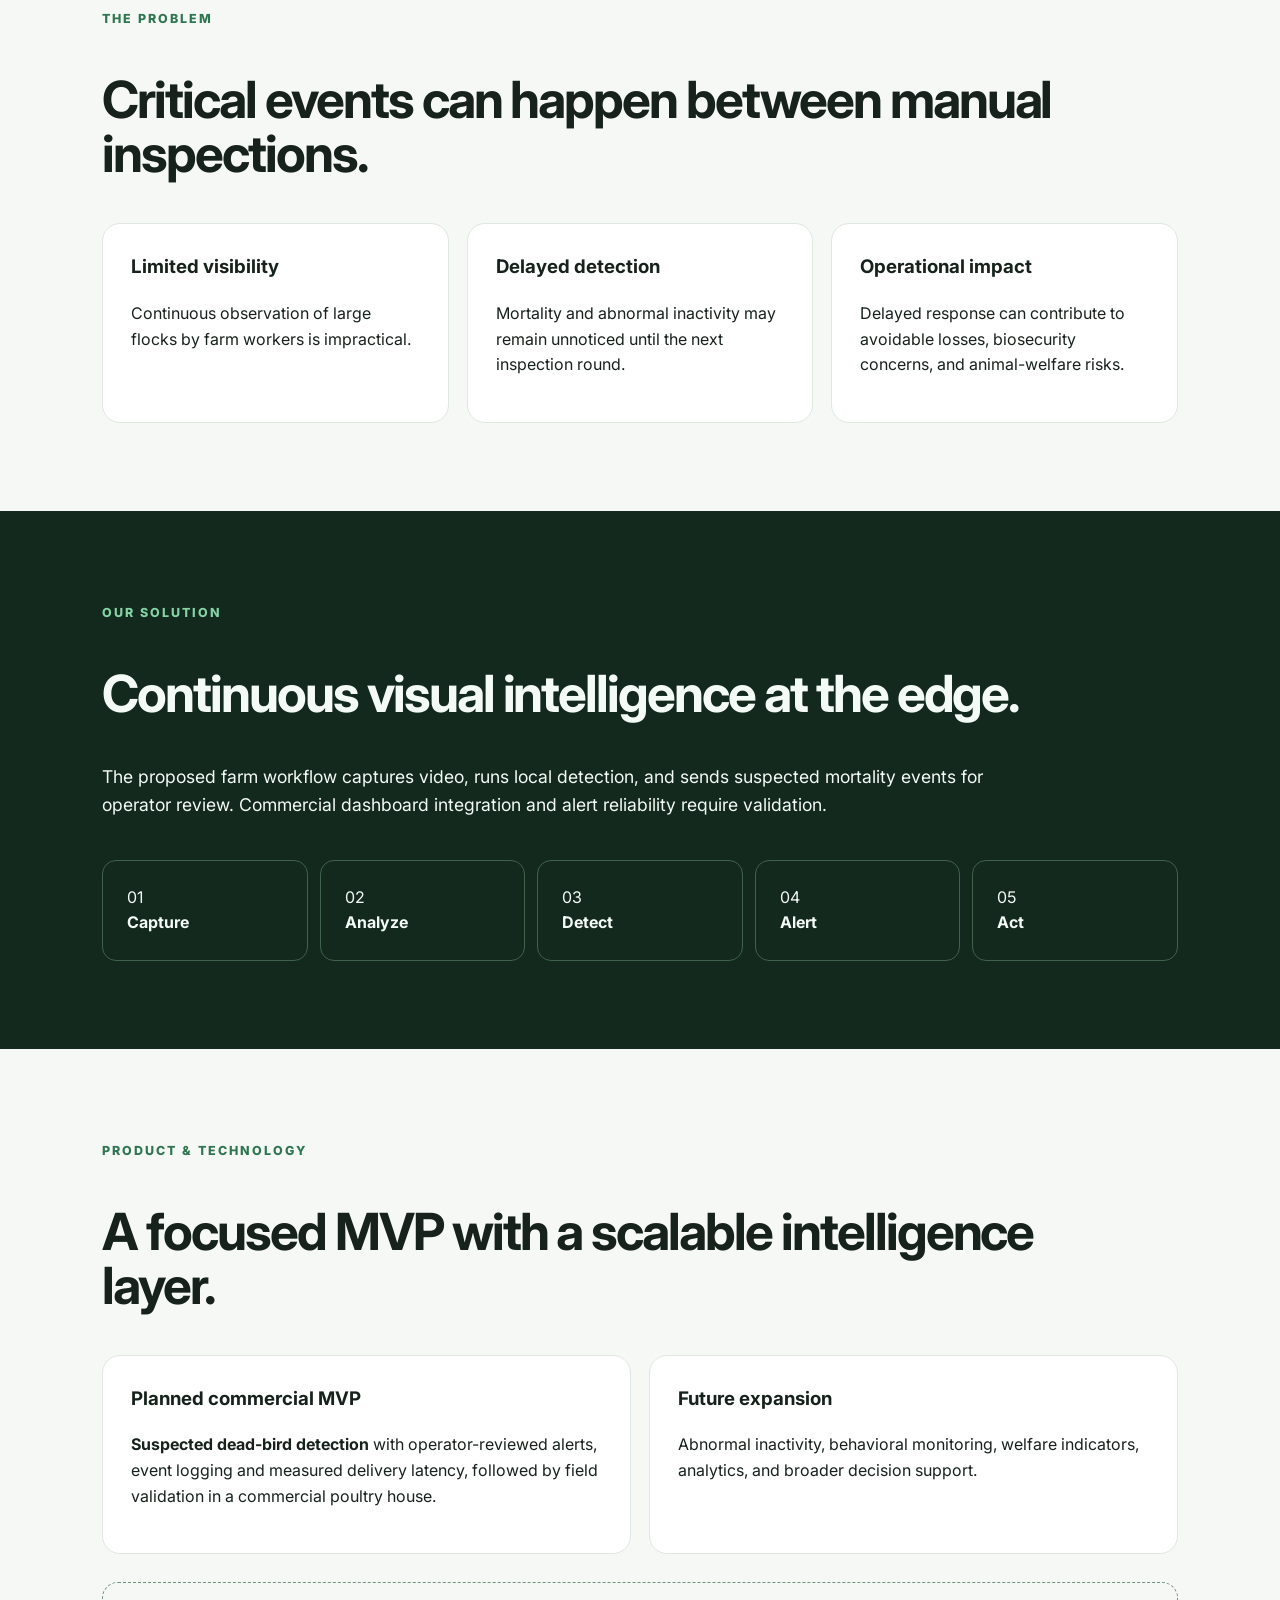
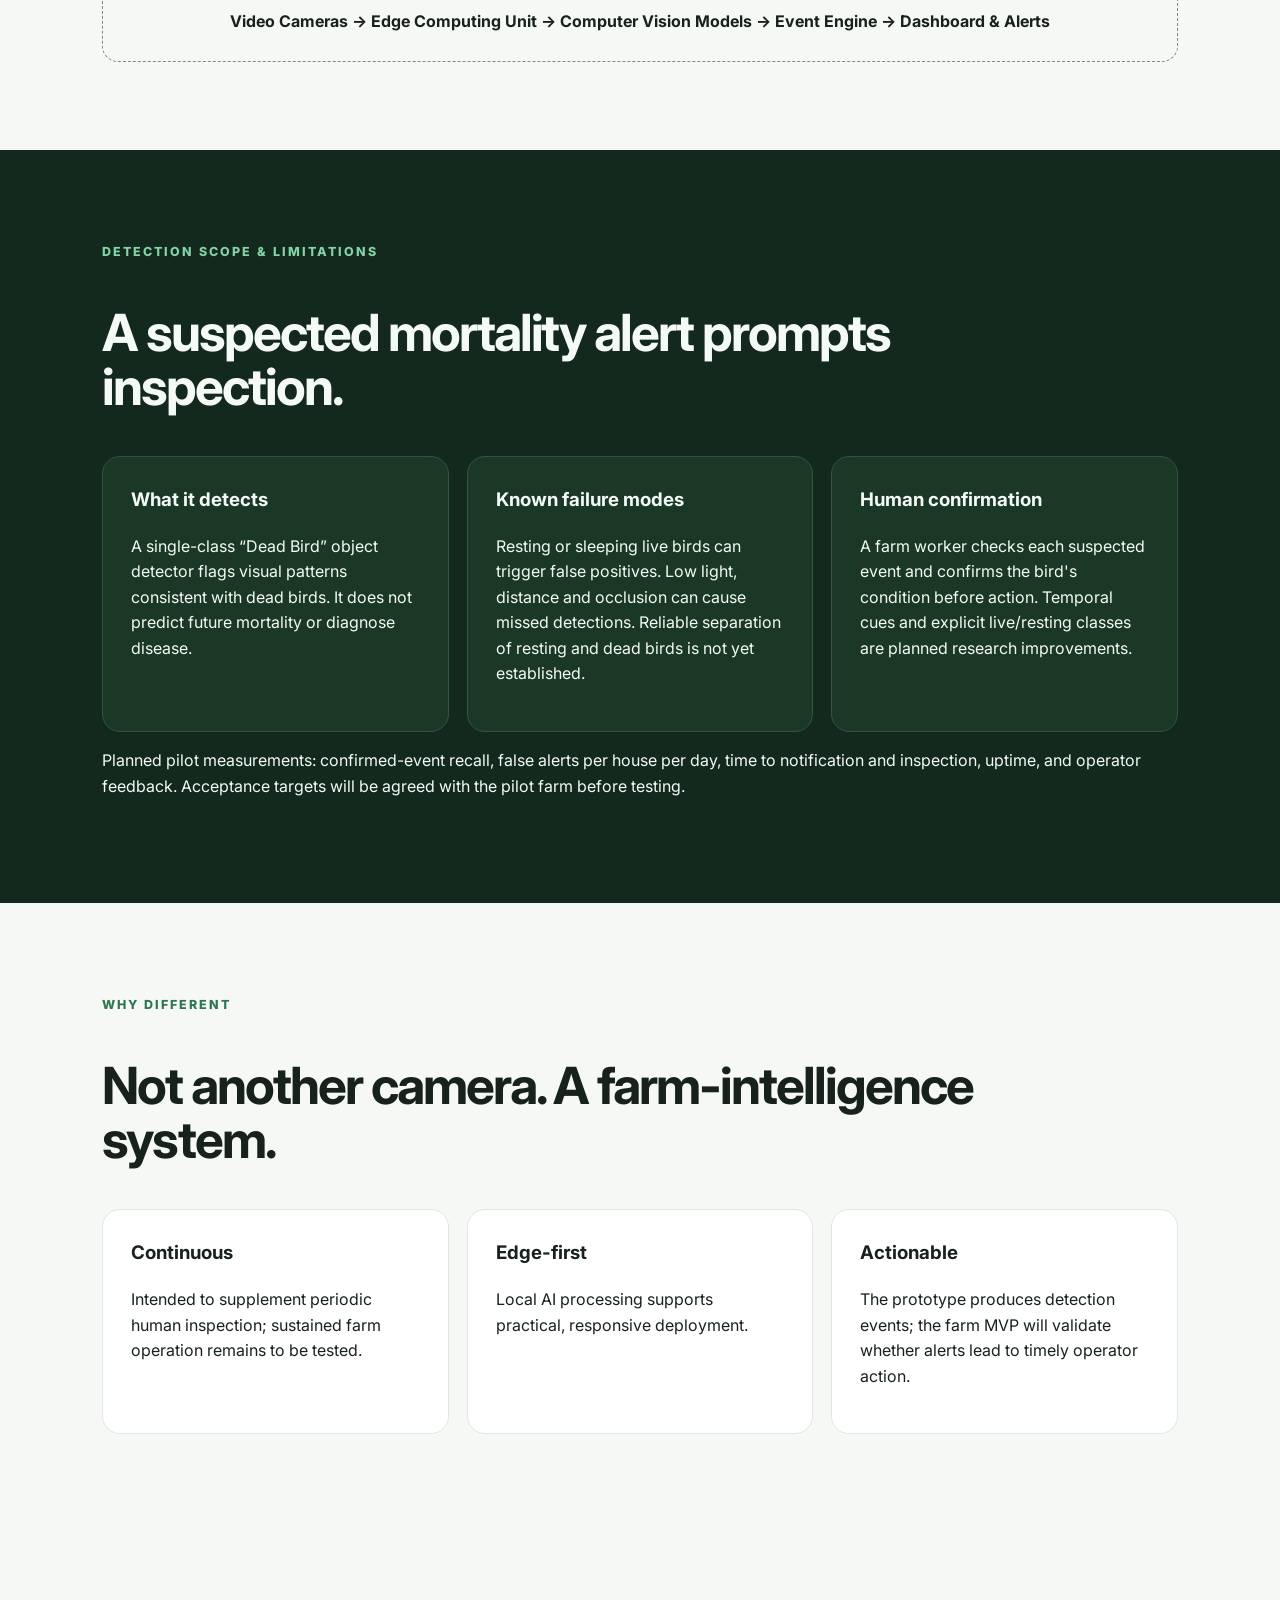
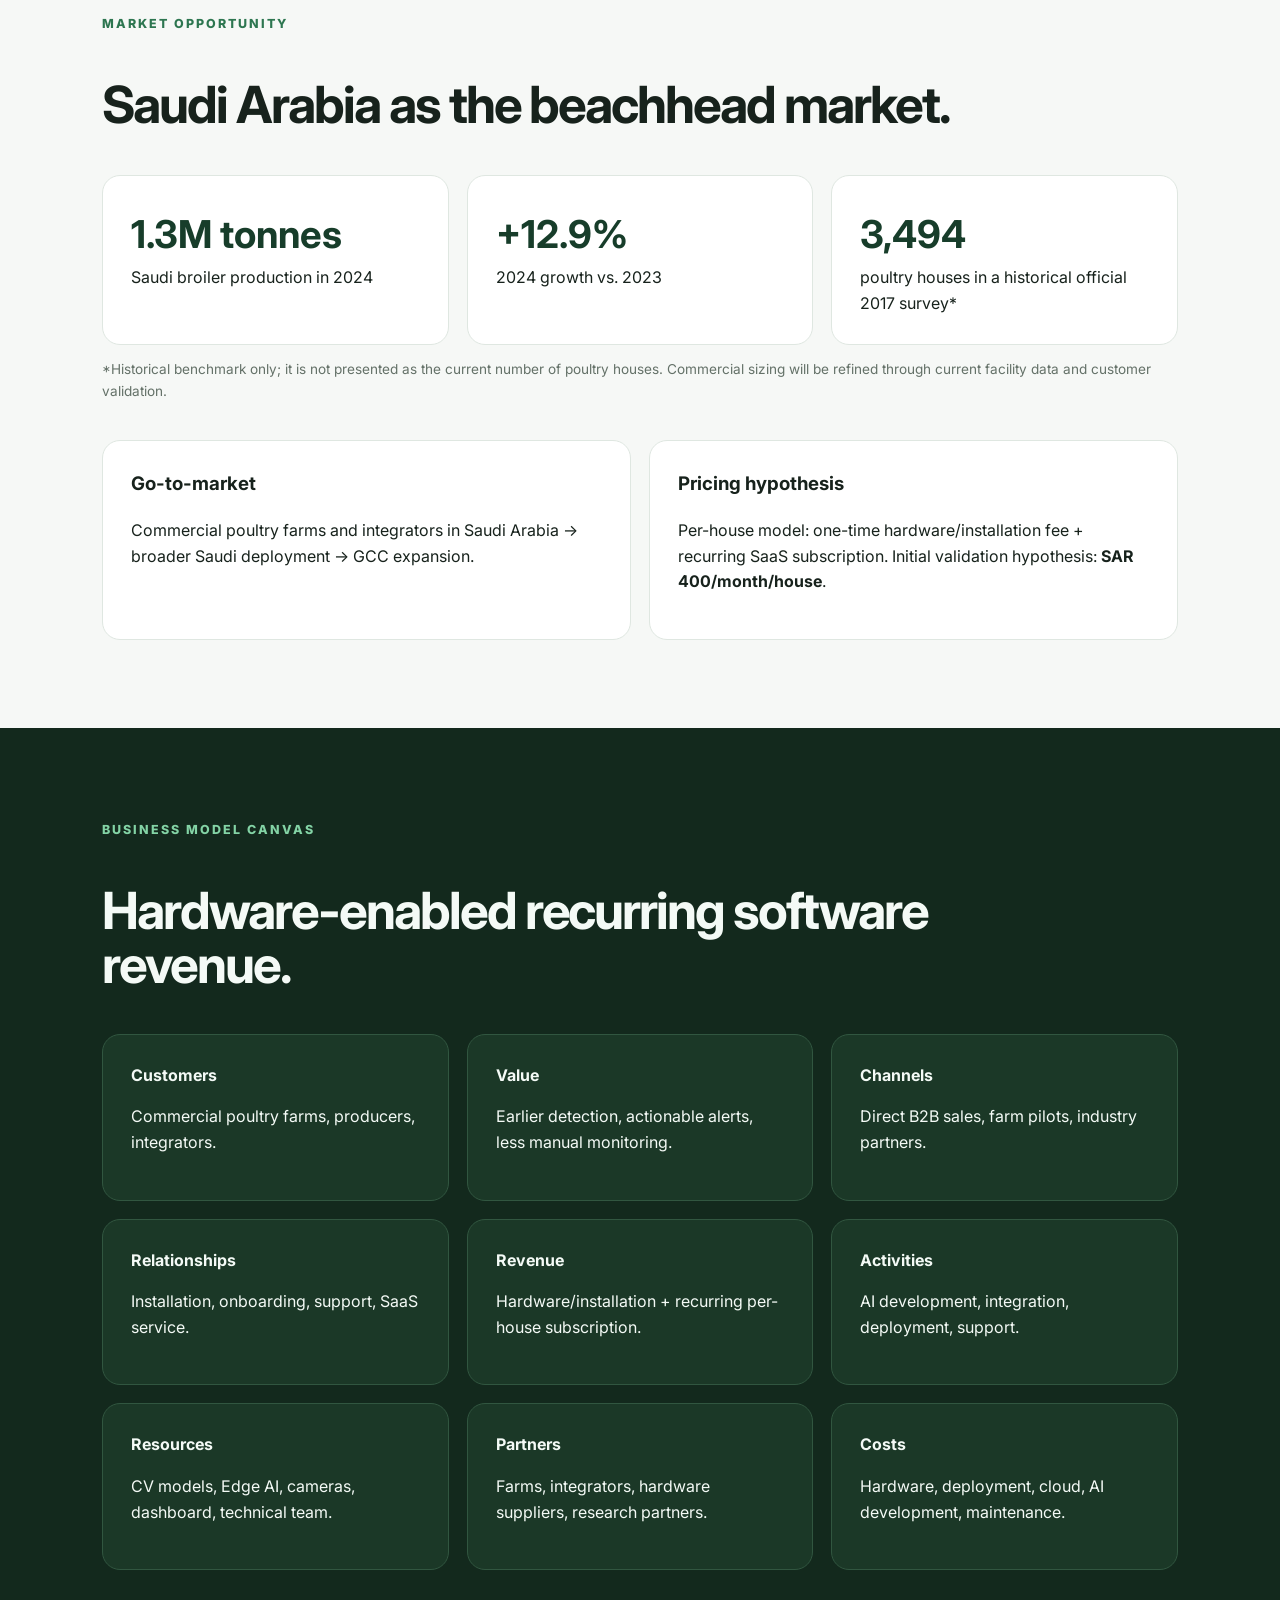
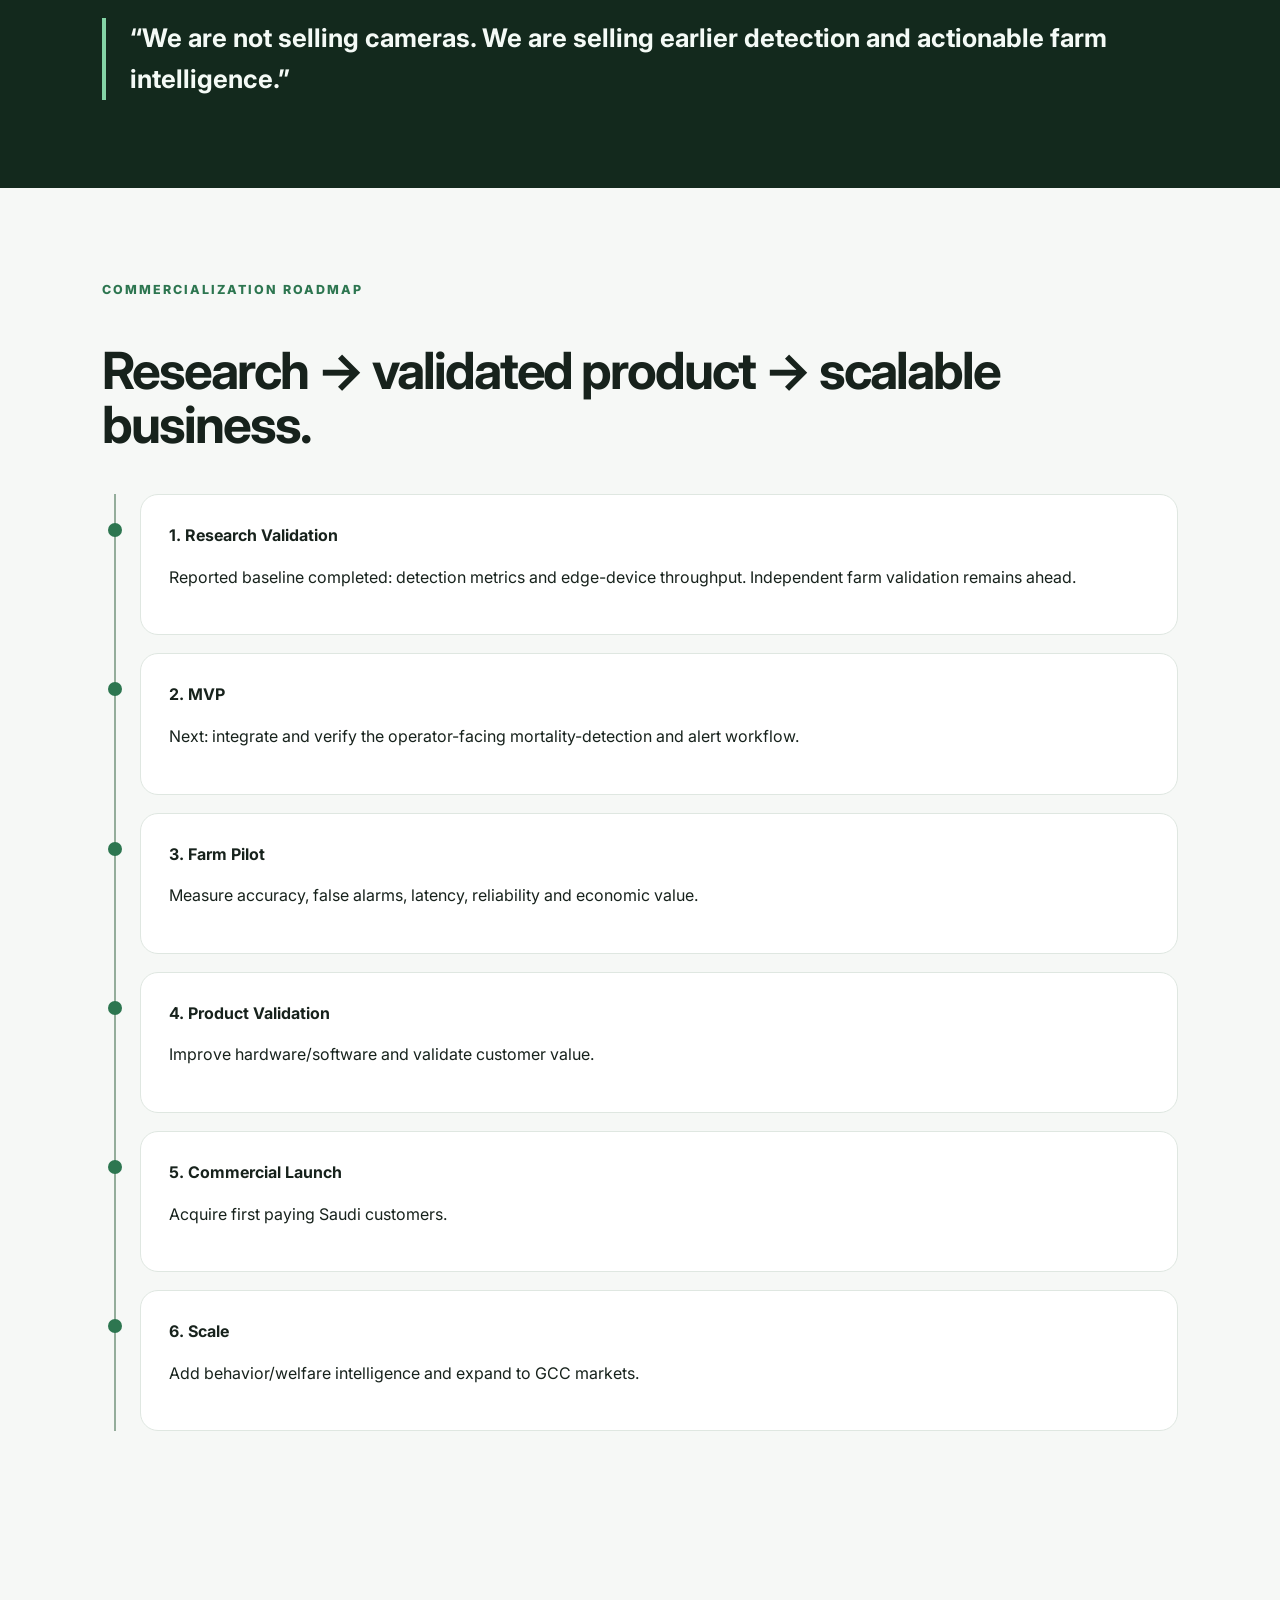
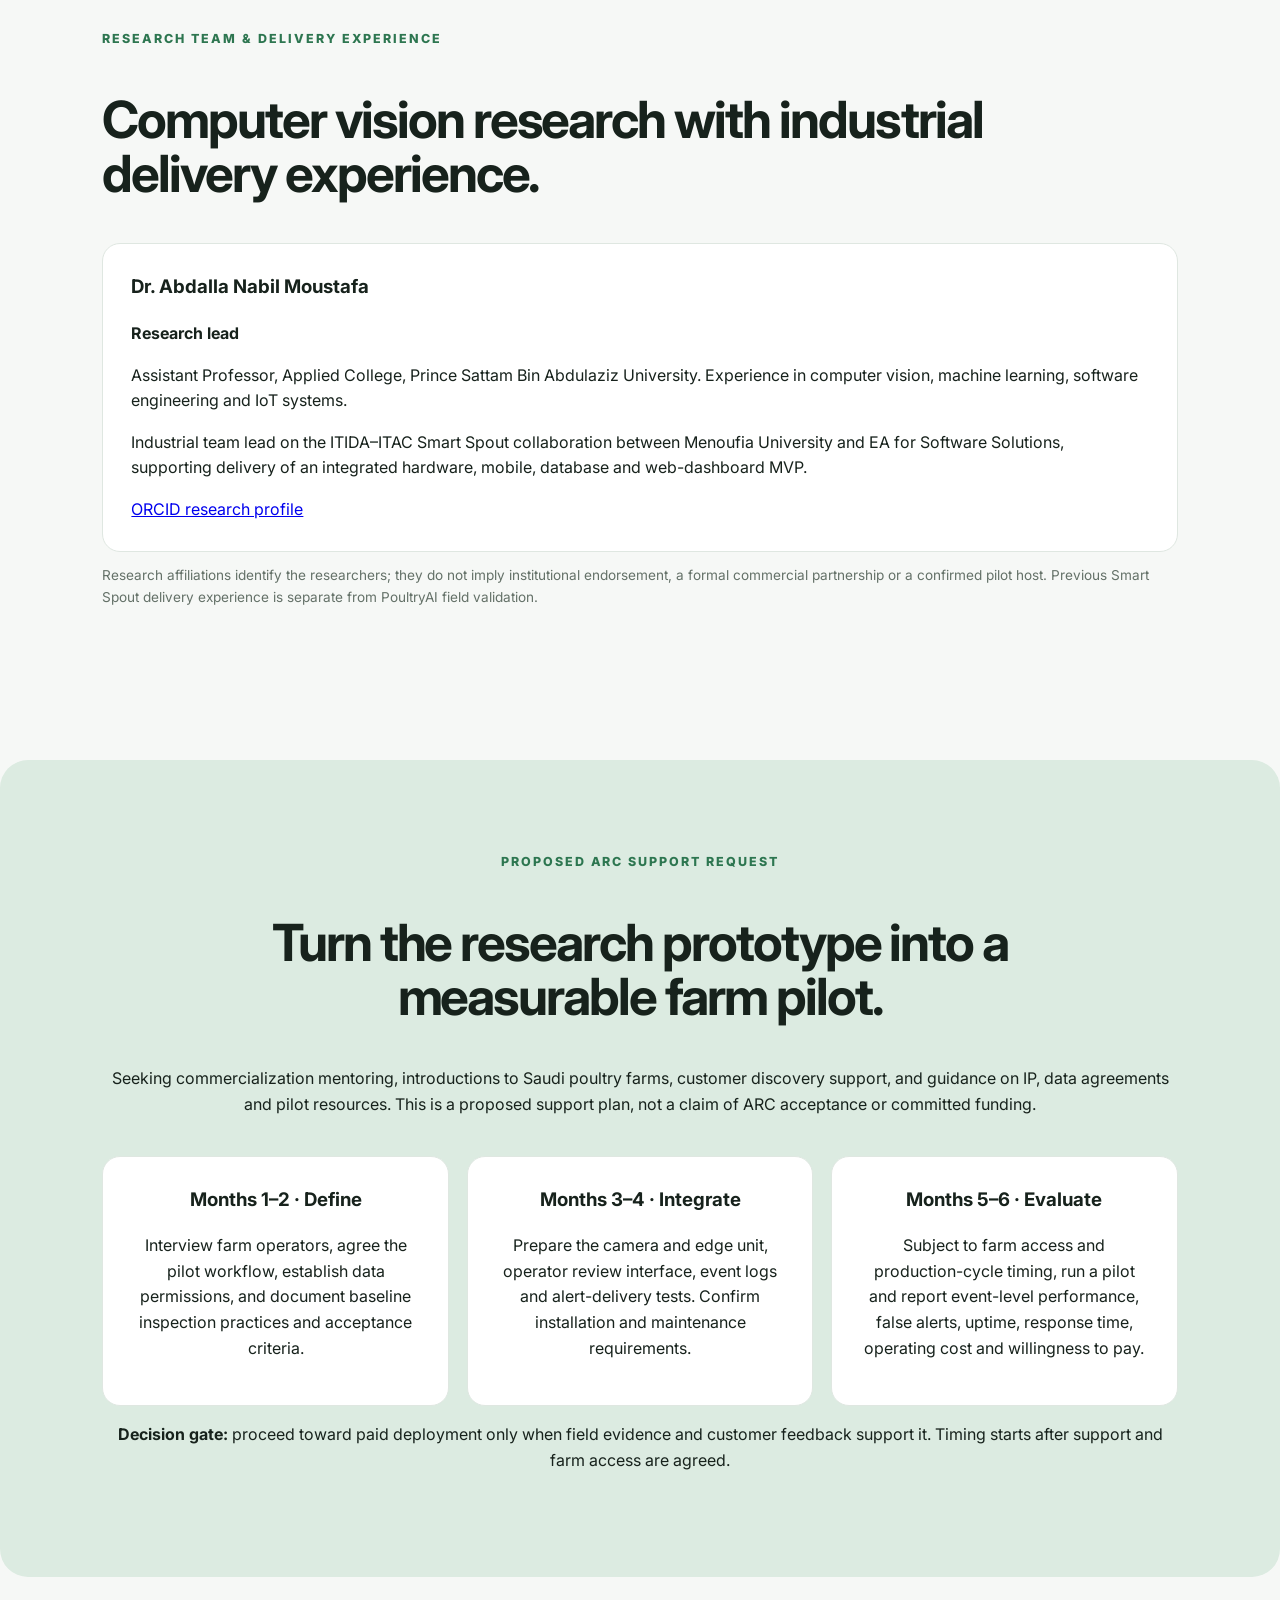
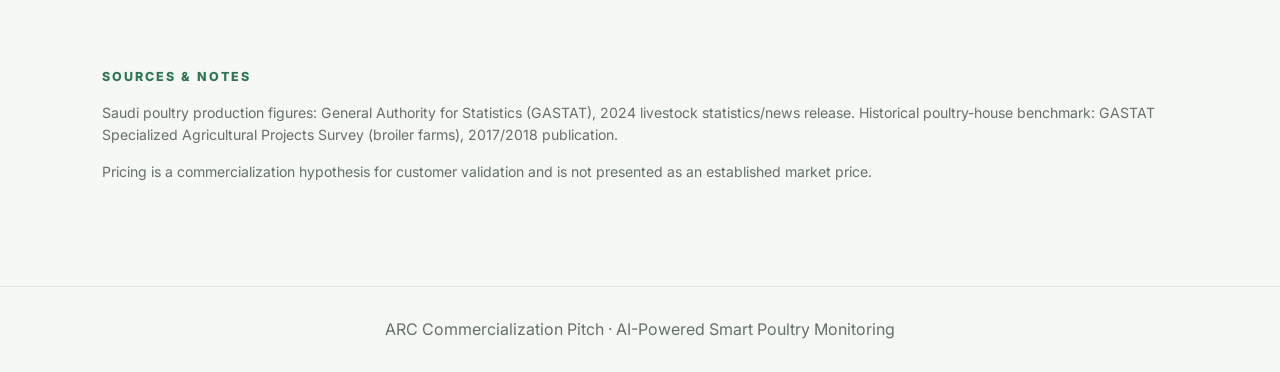
==== commit c4b44593: "Remove collaborator card from public team section" ====
--- a/index.html
+++ b/index.html
@@ -132,9 +132,9 @@
 
 <section id="team">
 <span class="eyebrow">RESEARCH TEAM & DELIVERY EXPERIENCE</span><h2>Computer vision research with industrial delivery experience.</h2>
-<div class="grid2">
+<div>
 <article><h3>Dr. Abdalla Nabil Moustafa</h3><p><b>Research lead</b></p><p>Assistant Professor, Applied College, Prince Sattam Bin Abdulaziz University. Experience in computer vision, machine learning, software engineering and IoT systems.</p><p>Industrial team lead on the ITIDA–ITAC Smart Spout collaboration between Menoufia University and EA for Software Solutions, supporting delivery of an integrated hardware, mobile, database and web-dashboard MVP.</p><a href="https://orcid.org/0000-0002-0086-5800">ORCID research profile</a></article>
-<article><h3>Esmaeel Moustafa</h3><p><b>Research collaborator</b></p><p>EA for Software Solutions, Egypt.</p><p>Commercial delivery roles, time commitments and any additional team members will be confirmed before pilot execution.</p></article>
+
 </div><p class="note">Research affiliations identify the researchers; they do not imply institutional endorsement, a formal commercial partnership or a confirmed pilot host. Previous Smart Spout delivery experience is separate from PoultryAI field validation.</p>
 </section>
 <section id="arc-support" class="cta">
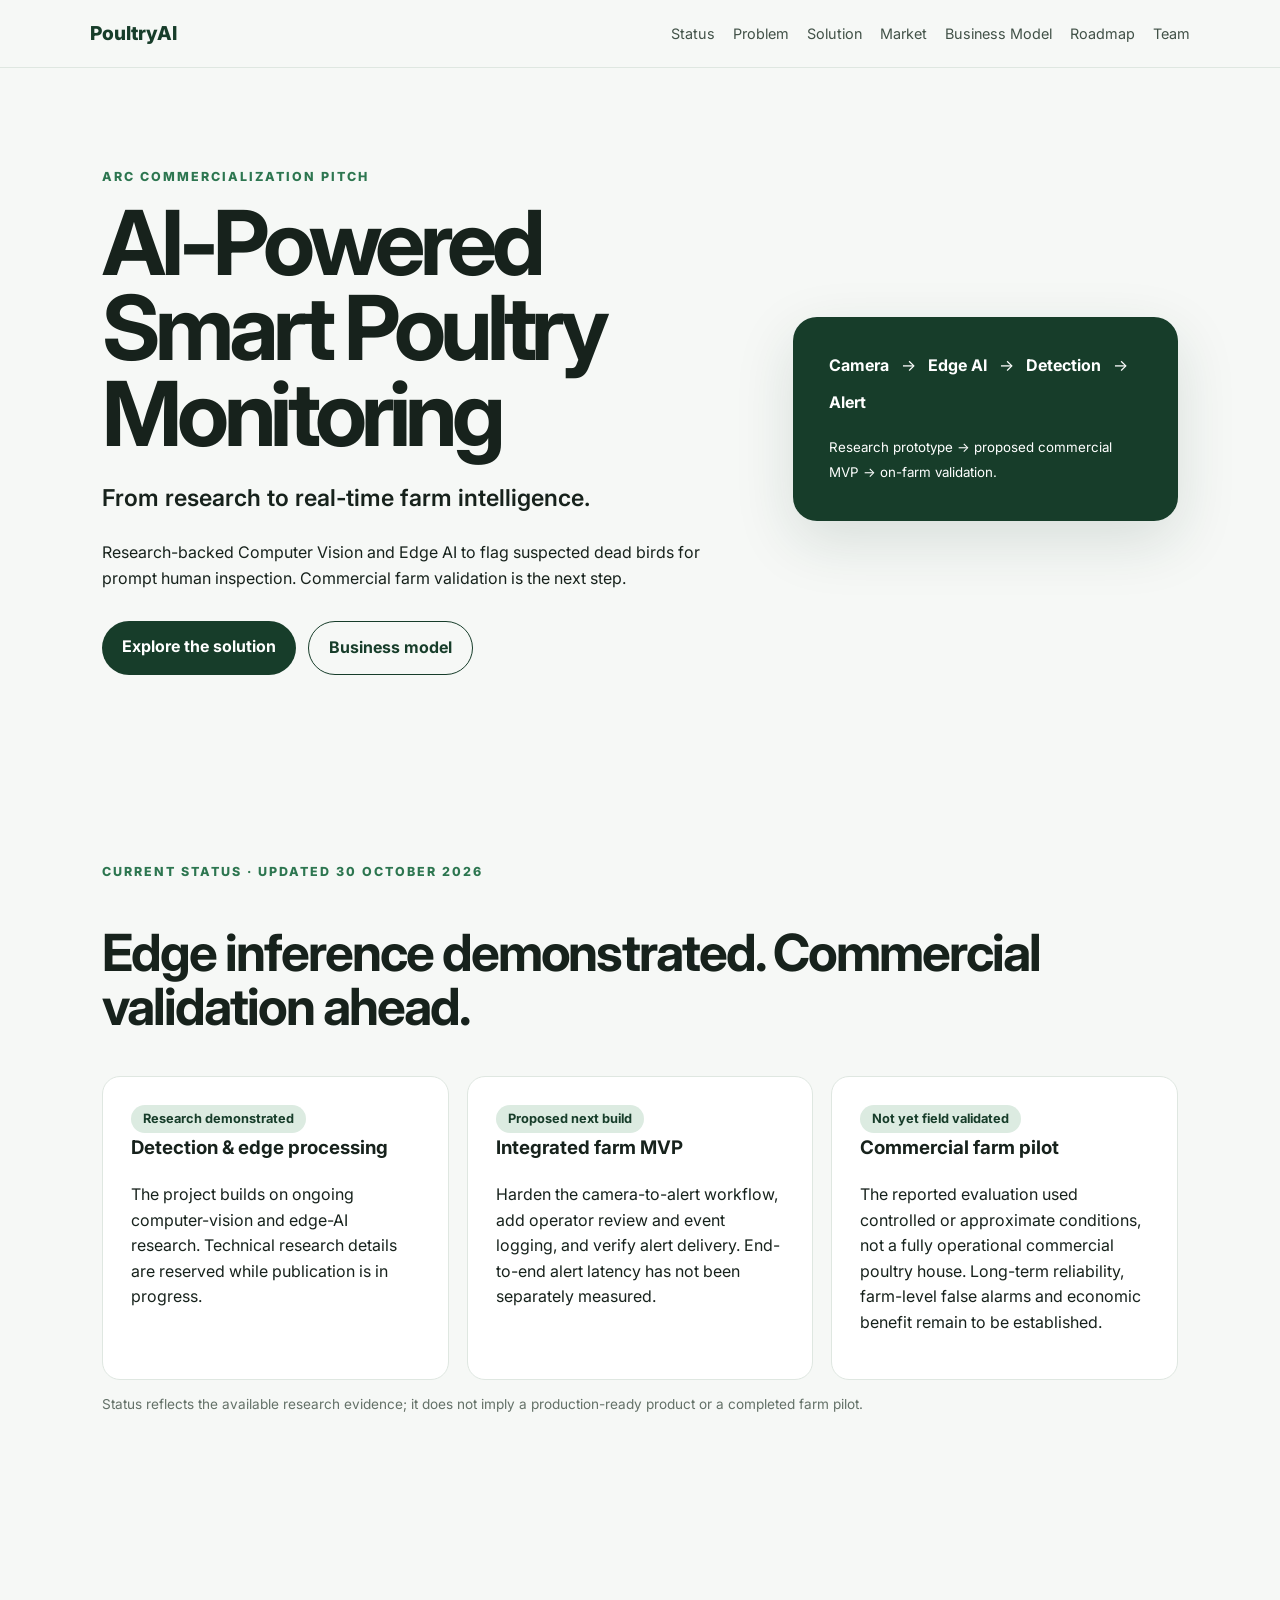
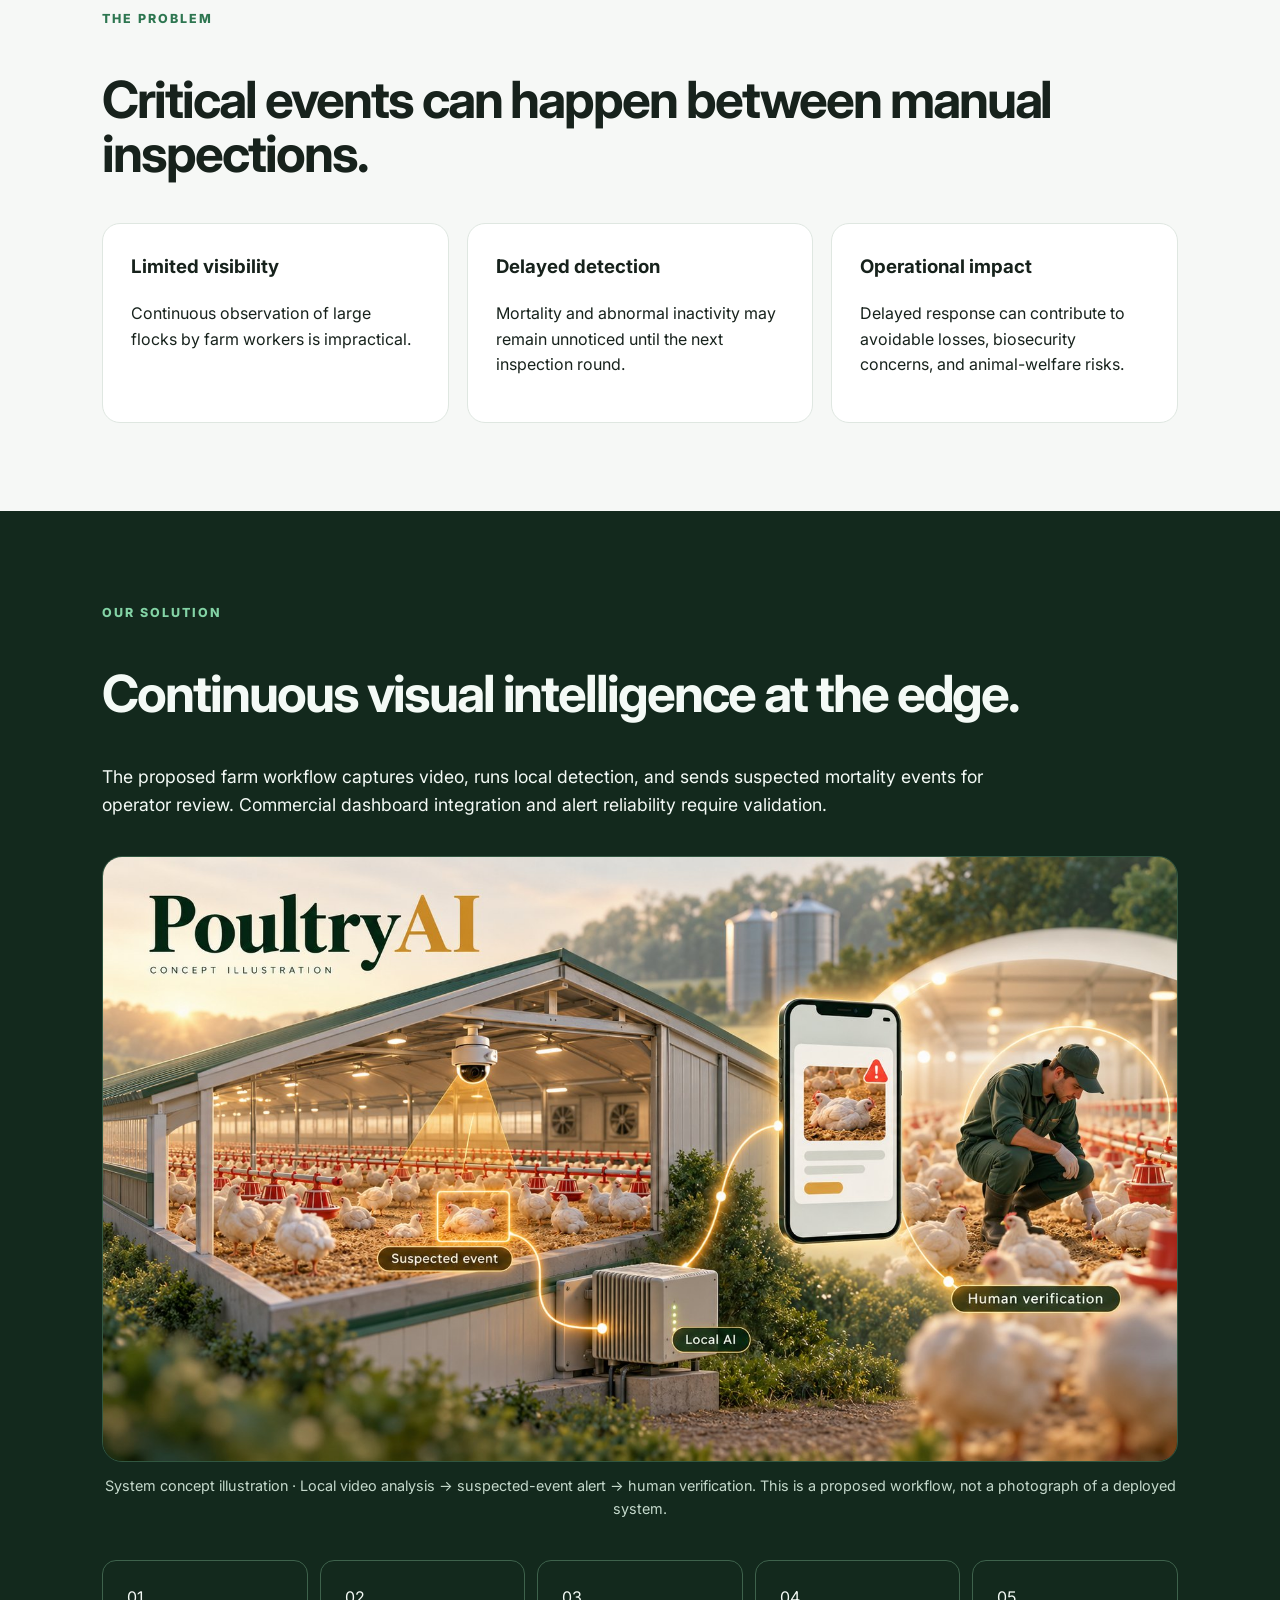
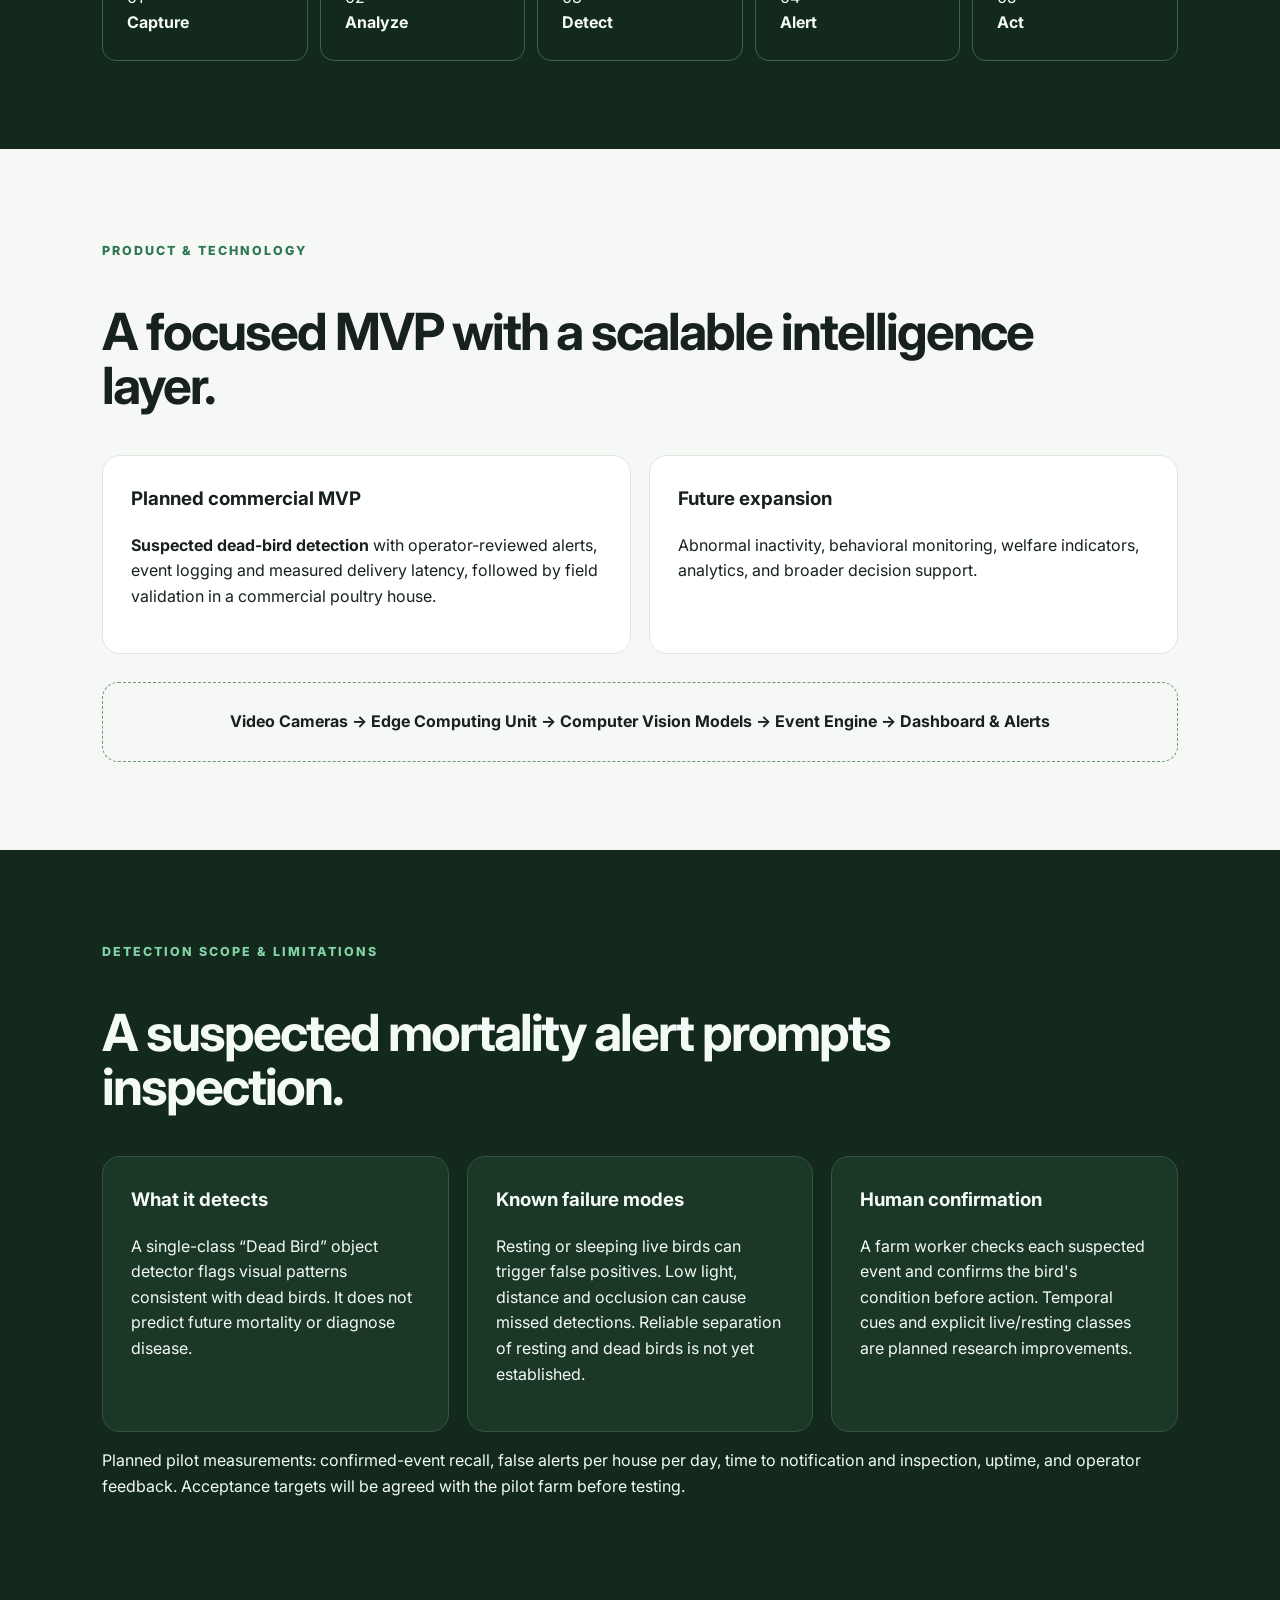
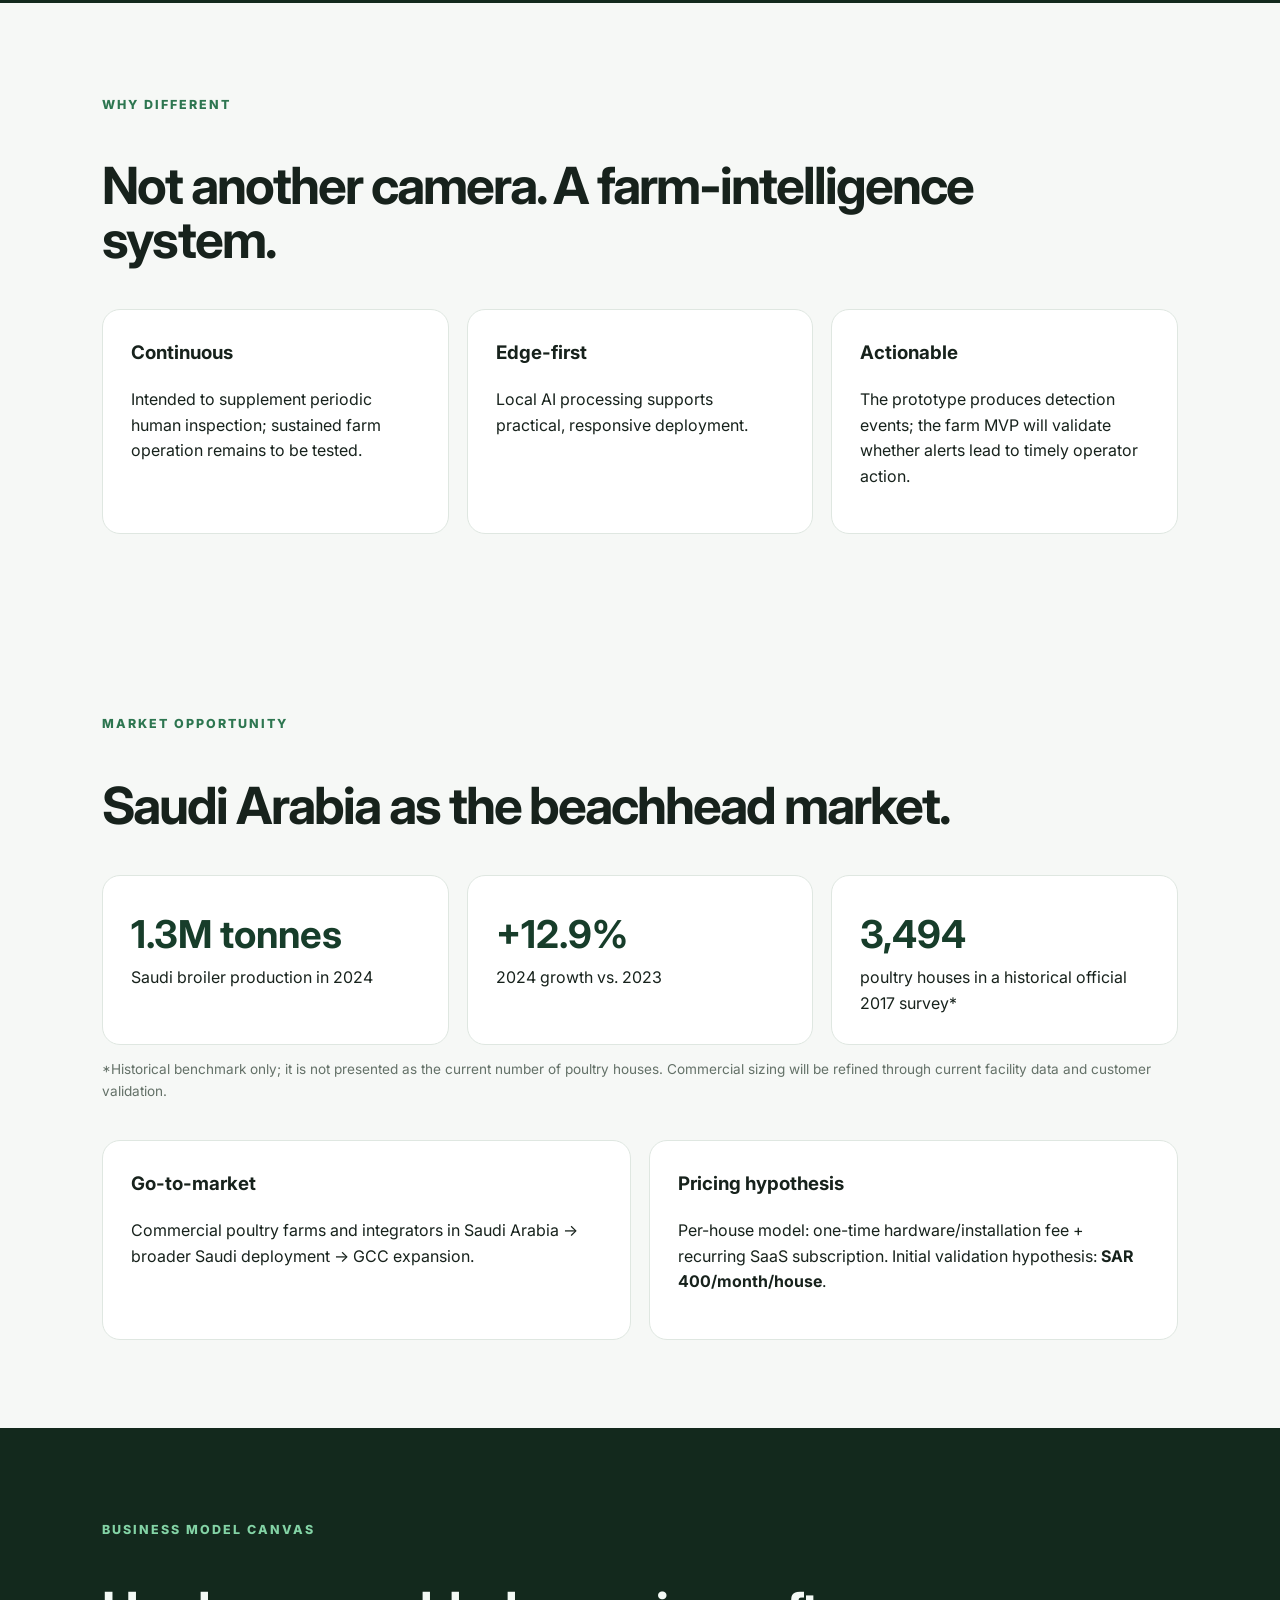
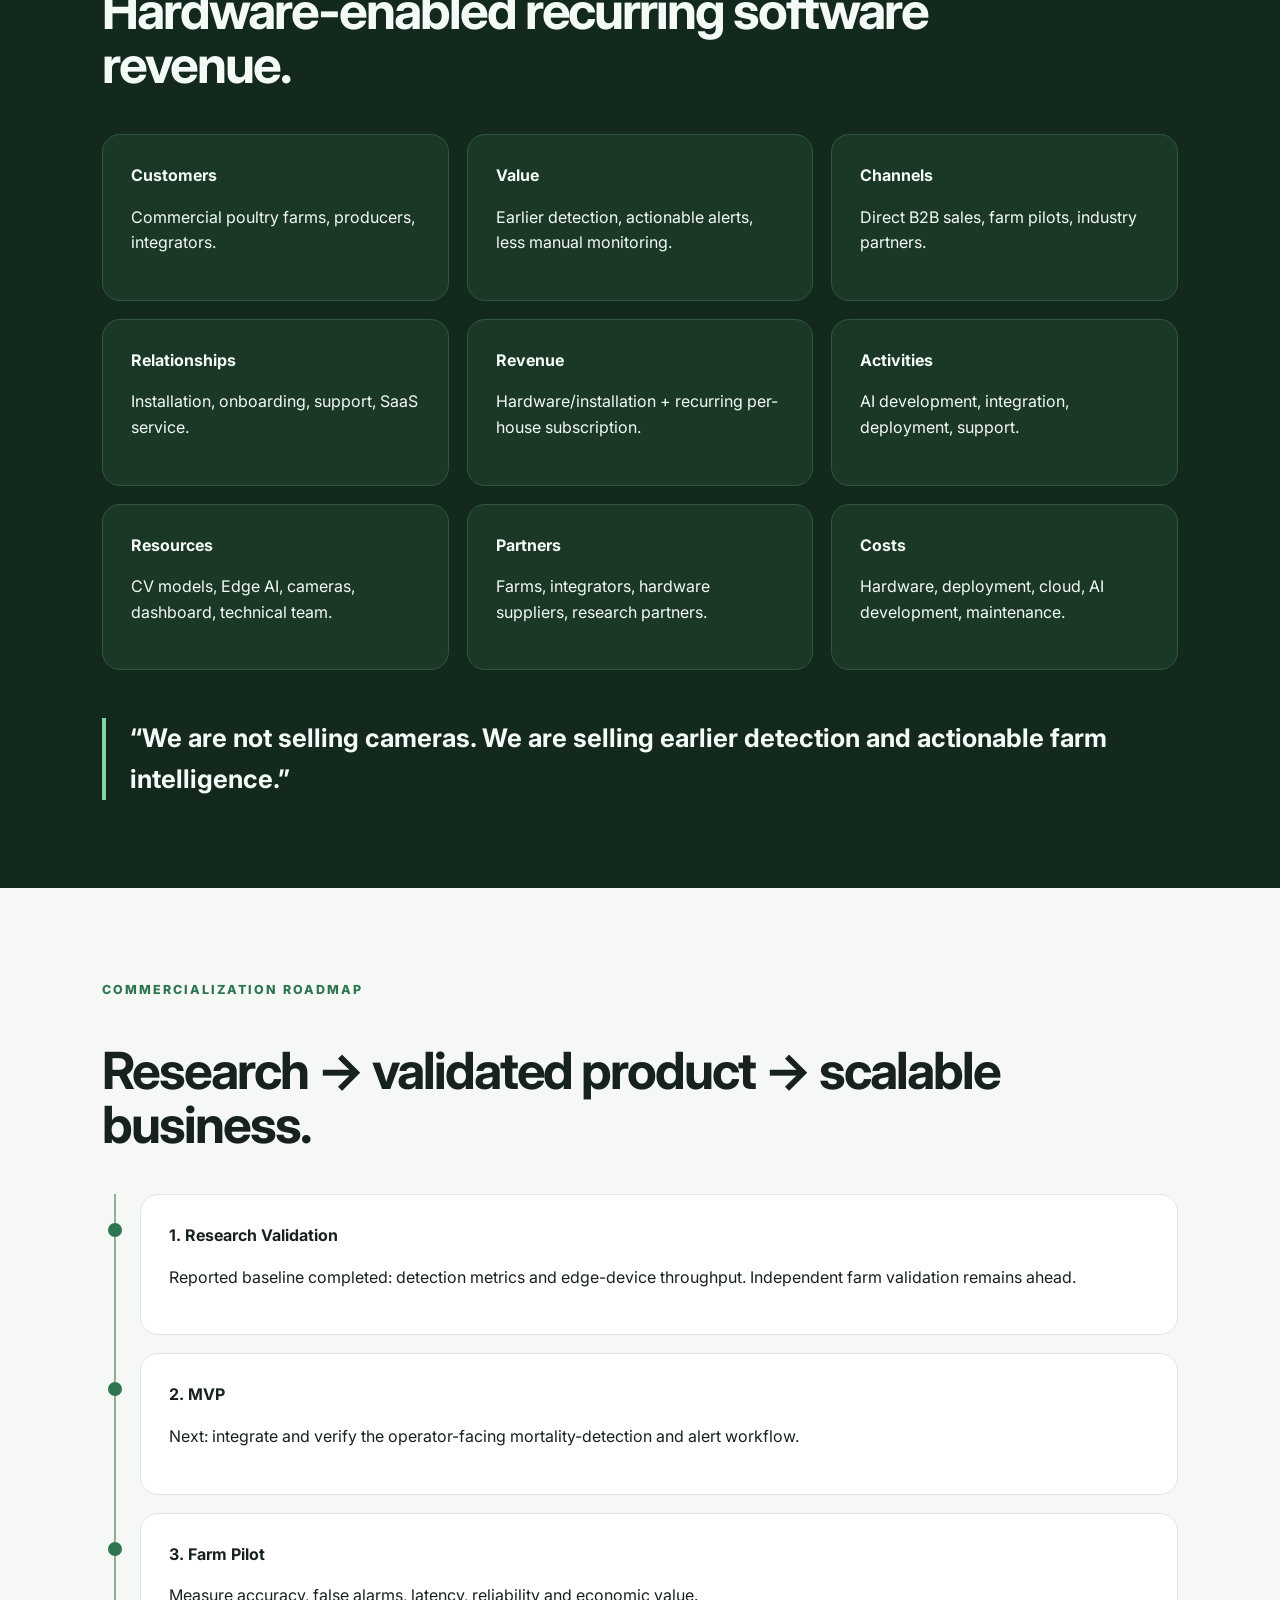
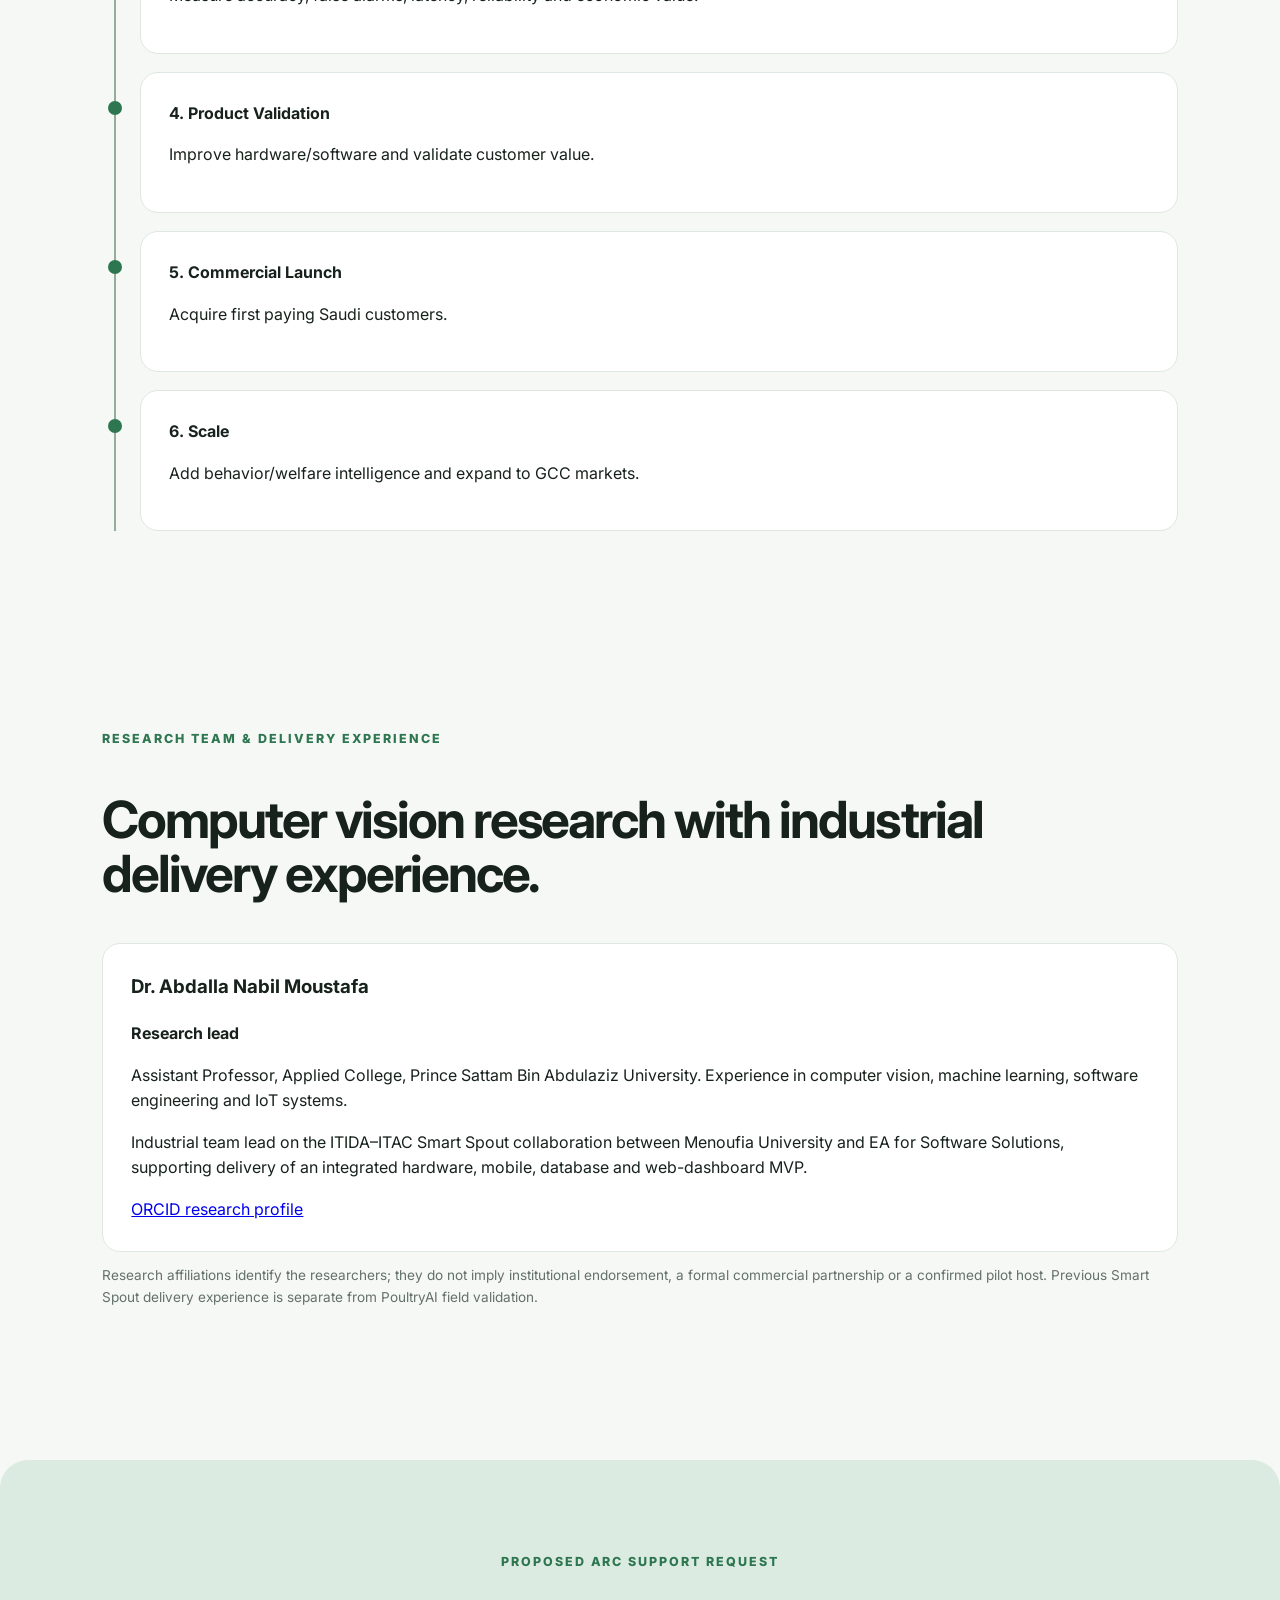
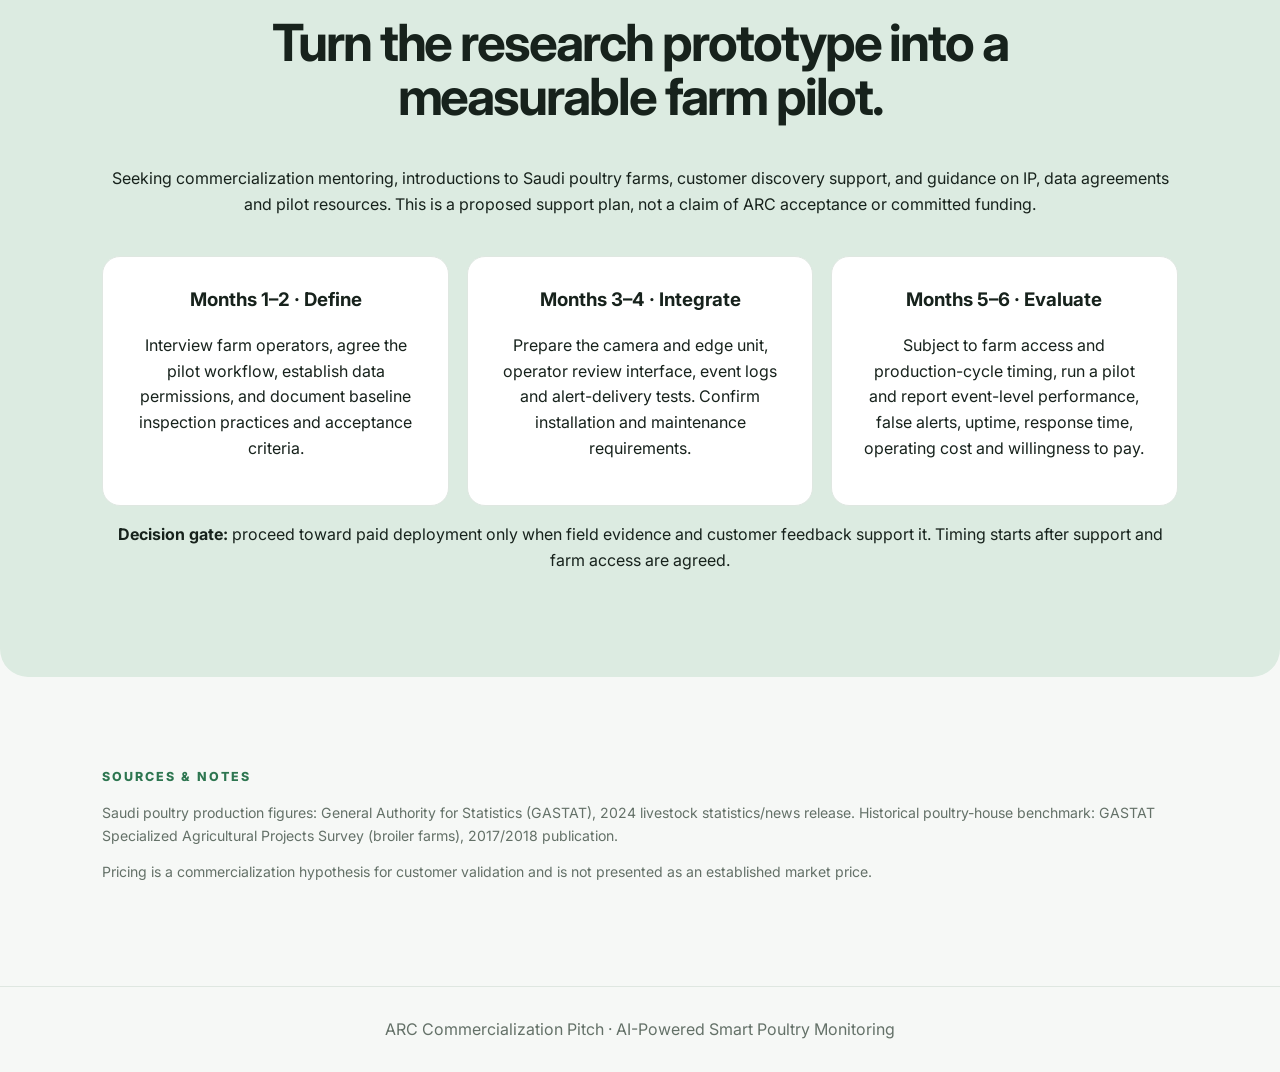
==== commit 389902dc: "Show system concept illustration in solution section with accessible caption" ====
--- a/index.html
+++ b/index.html
@@ -59,6 +59,10 @@
 <section id="solution" class="dark">
   <span class="eyebrow">OUR SOLUTION</span><h2>Continuous visual intelligence at the edge.</h2>
   <p class="wide">The proposed farm workflow captures video, runs local detection, and sends suspected mortality events for operator review. Commercial dashboard integration and alert reliability require validation.</p>
+  <figure style="margin:36px 0 30px">
+    <img src="assets/poultryai-system-concept.svg" width="1672" height="941" alt="PoultryAI concept illustration: a poultry-house camera feeds local AI processing, a suspected-event notification reaches a phone, and a farm worker verifies the bird's condition." style="display:block;width:100%;height:auto;border-radius:20px;border:1px solid #315640" loading="lazy" decoding="async">
+    <figcaption style="margin-top:12px;color:#c5d9cc;font-size:.9rem;text-align:center">System concept illustration · Local video analysis → suspected-event alert → human verification. This is a proposed workflow, not a photograph of a deployed system.</figcaption>
+  </figure>
   <div class="steps"><div>01<br><b>Capture</b></div><div>02<br><b>Analyze</b></div><div>03<br><b>Detect</b></div><div>04<br><b>Alert</b></div><div>05<br><b>Act</b></div></div>
 </section>
 
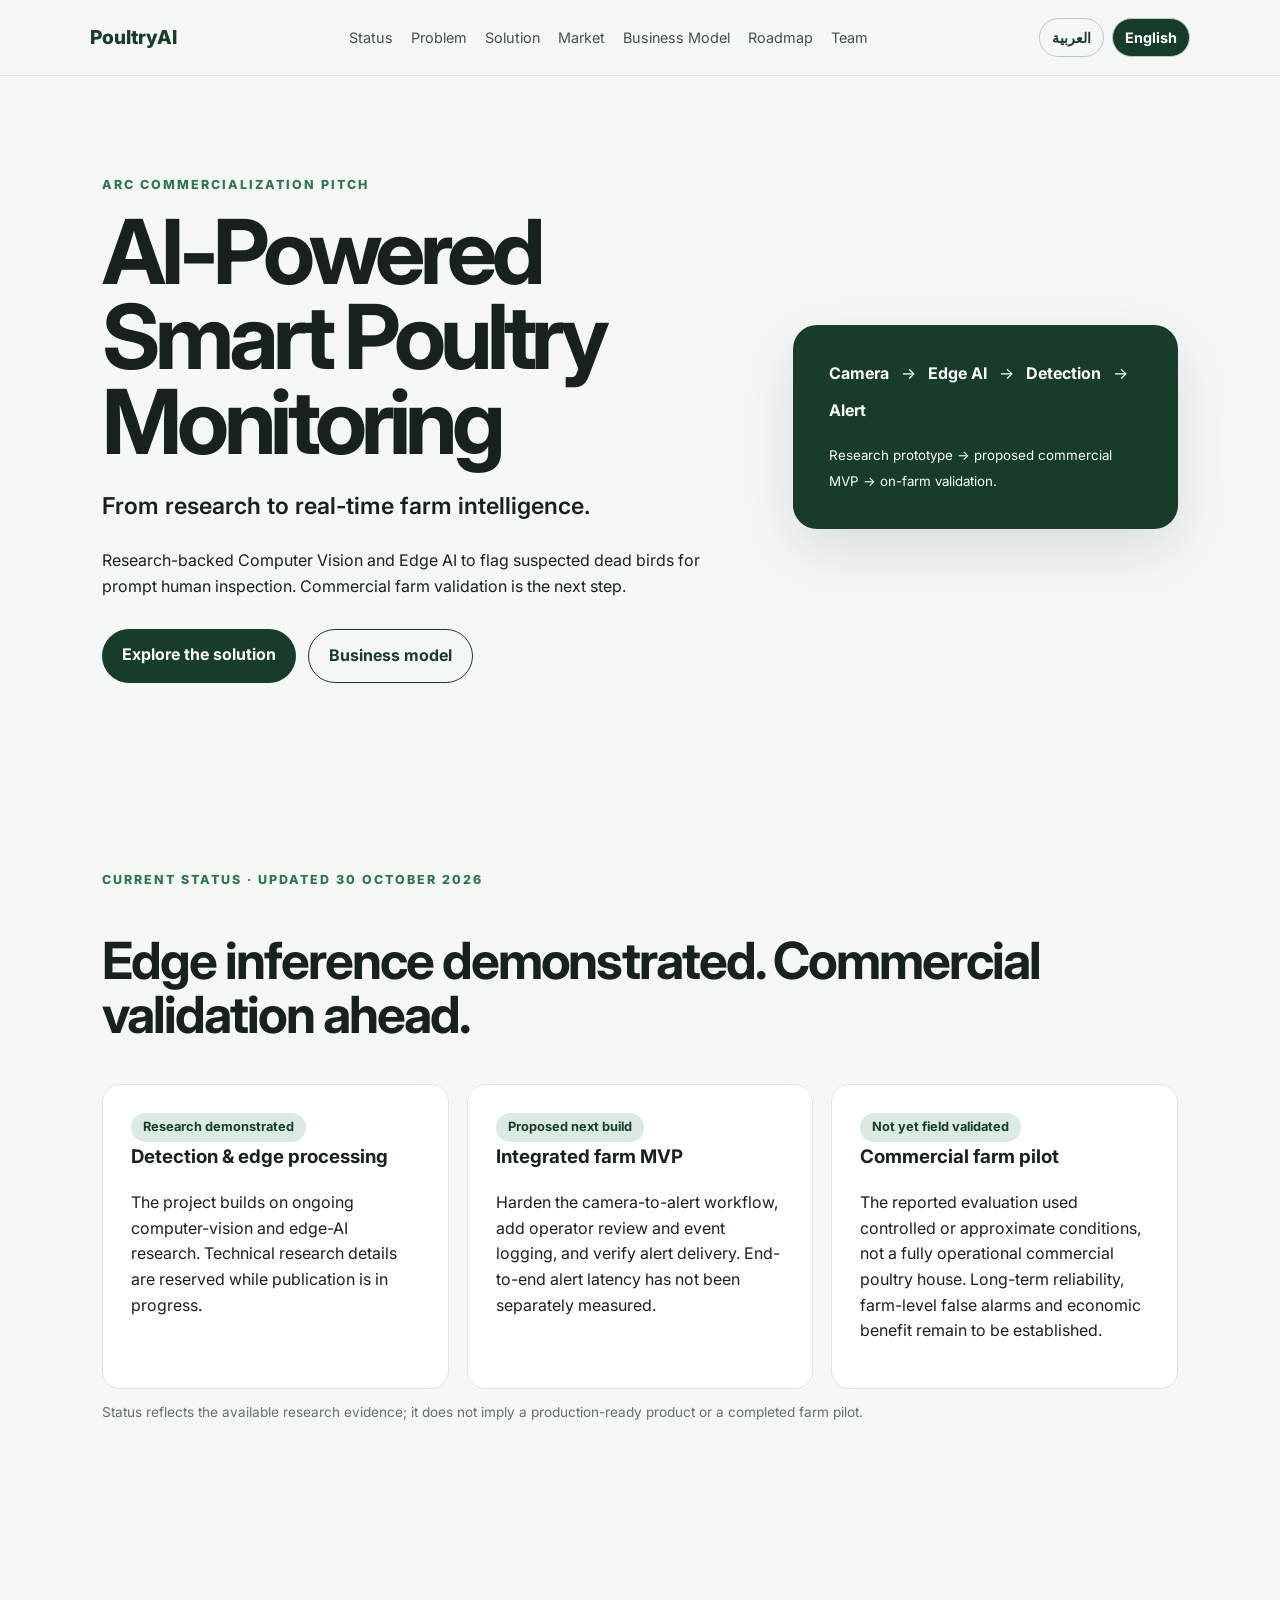
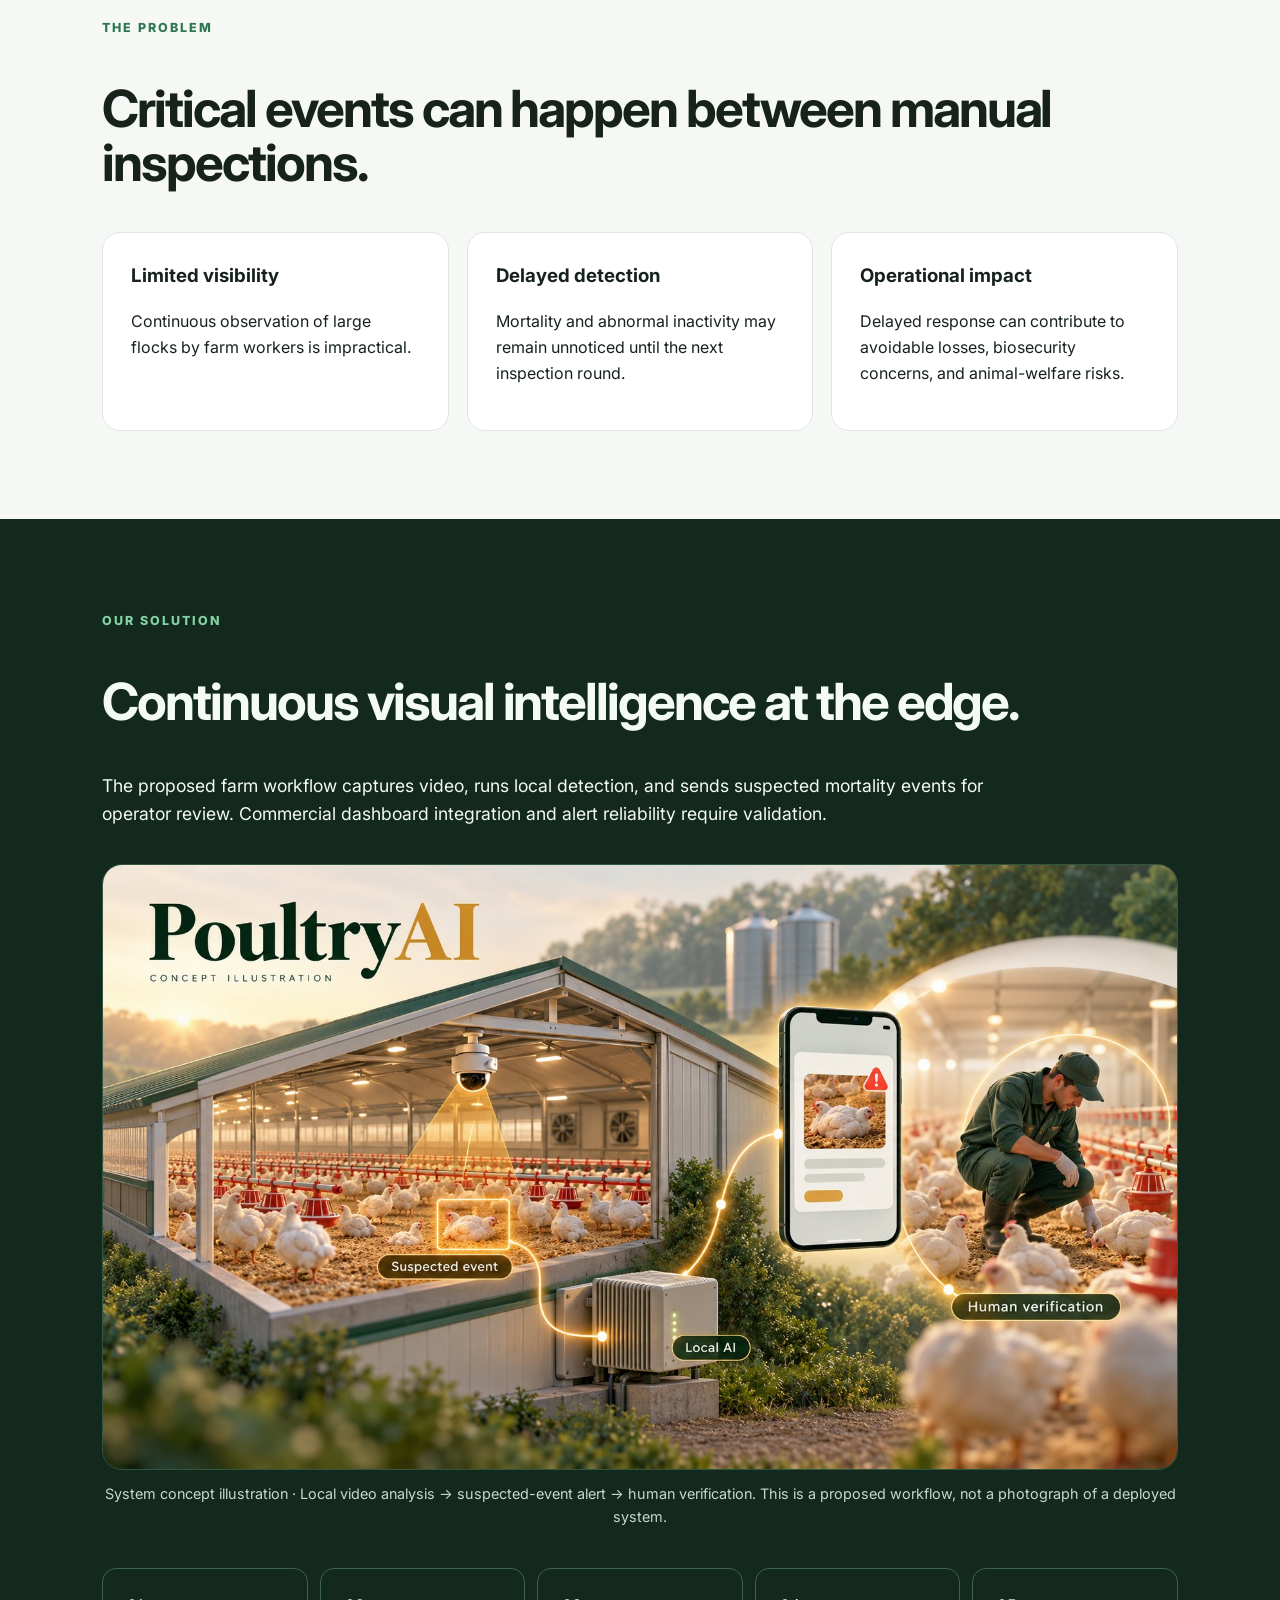
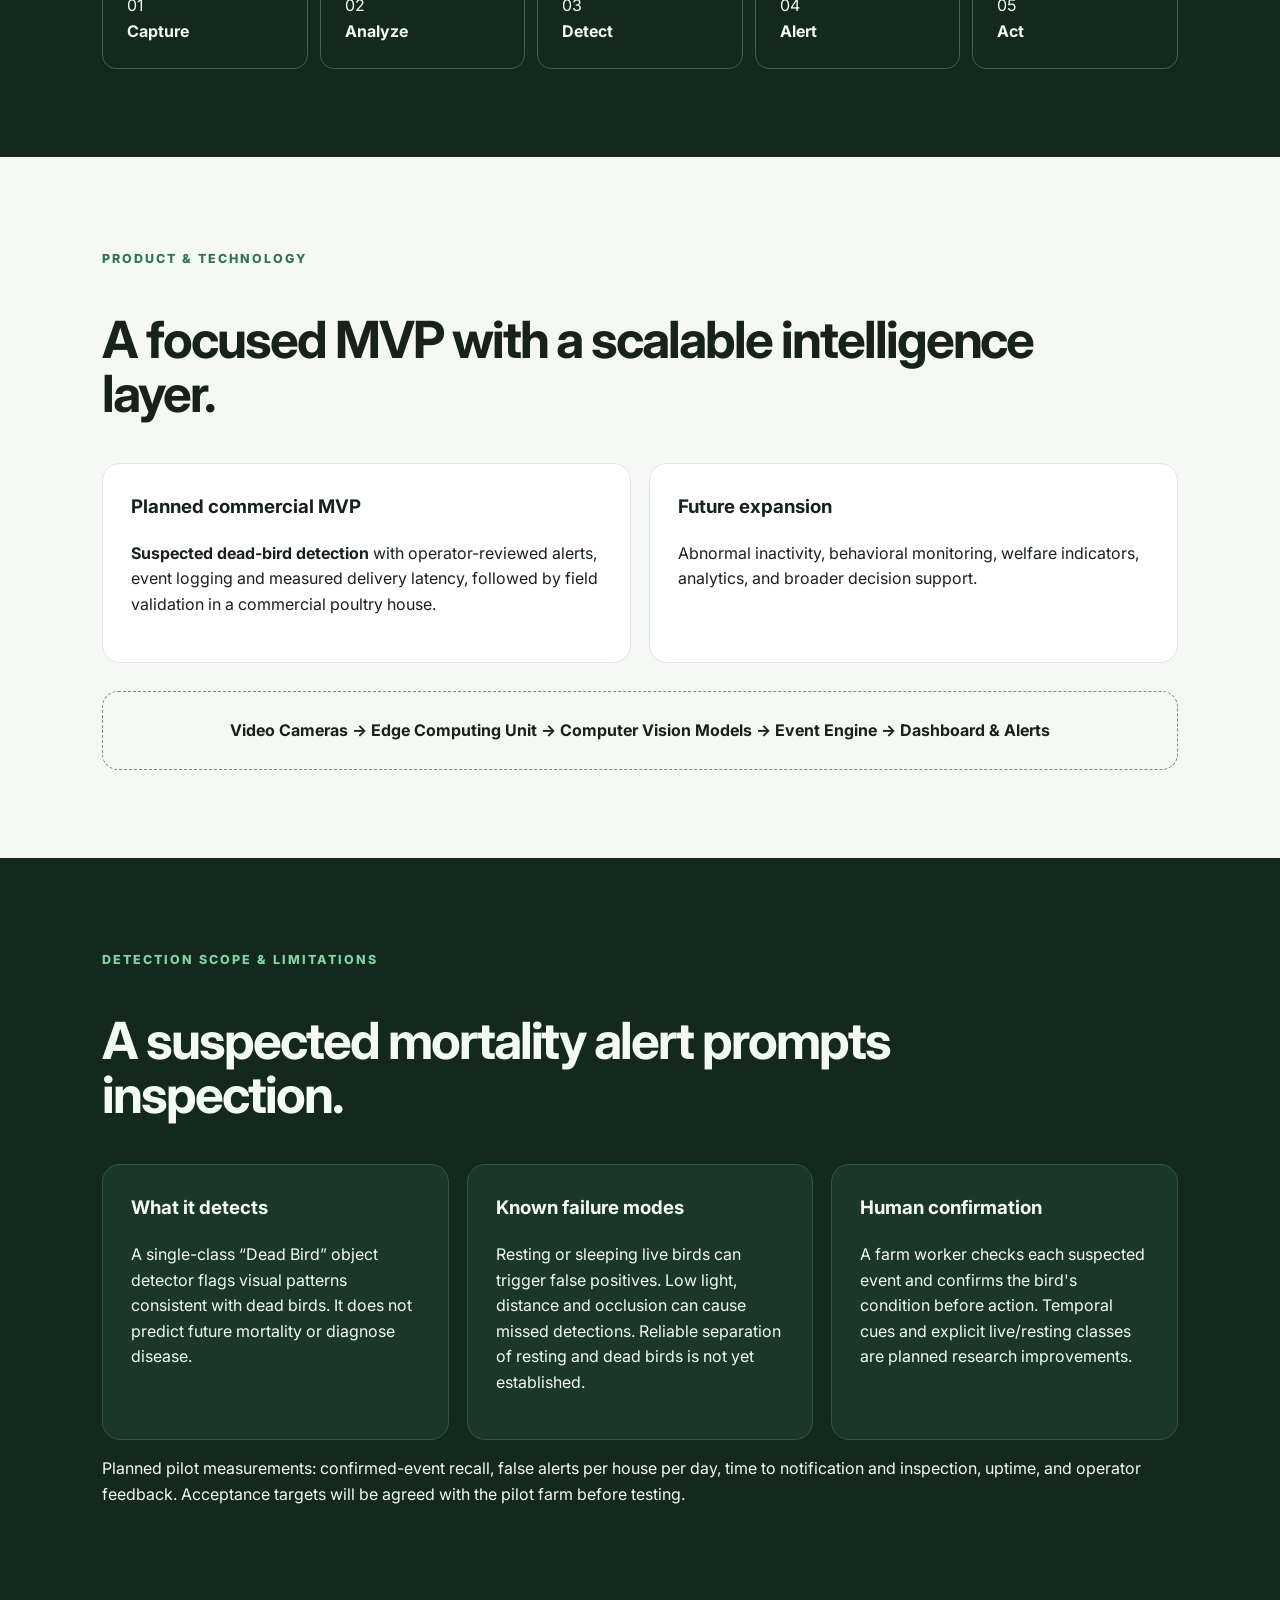
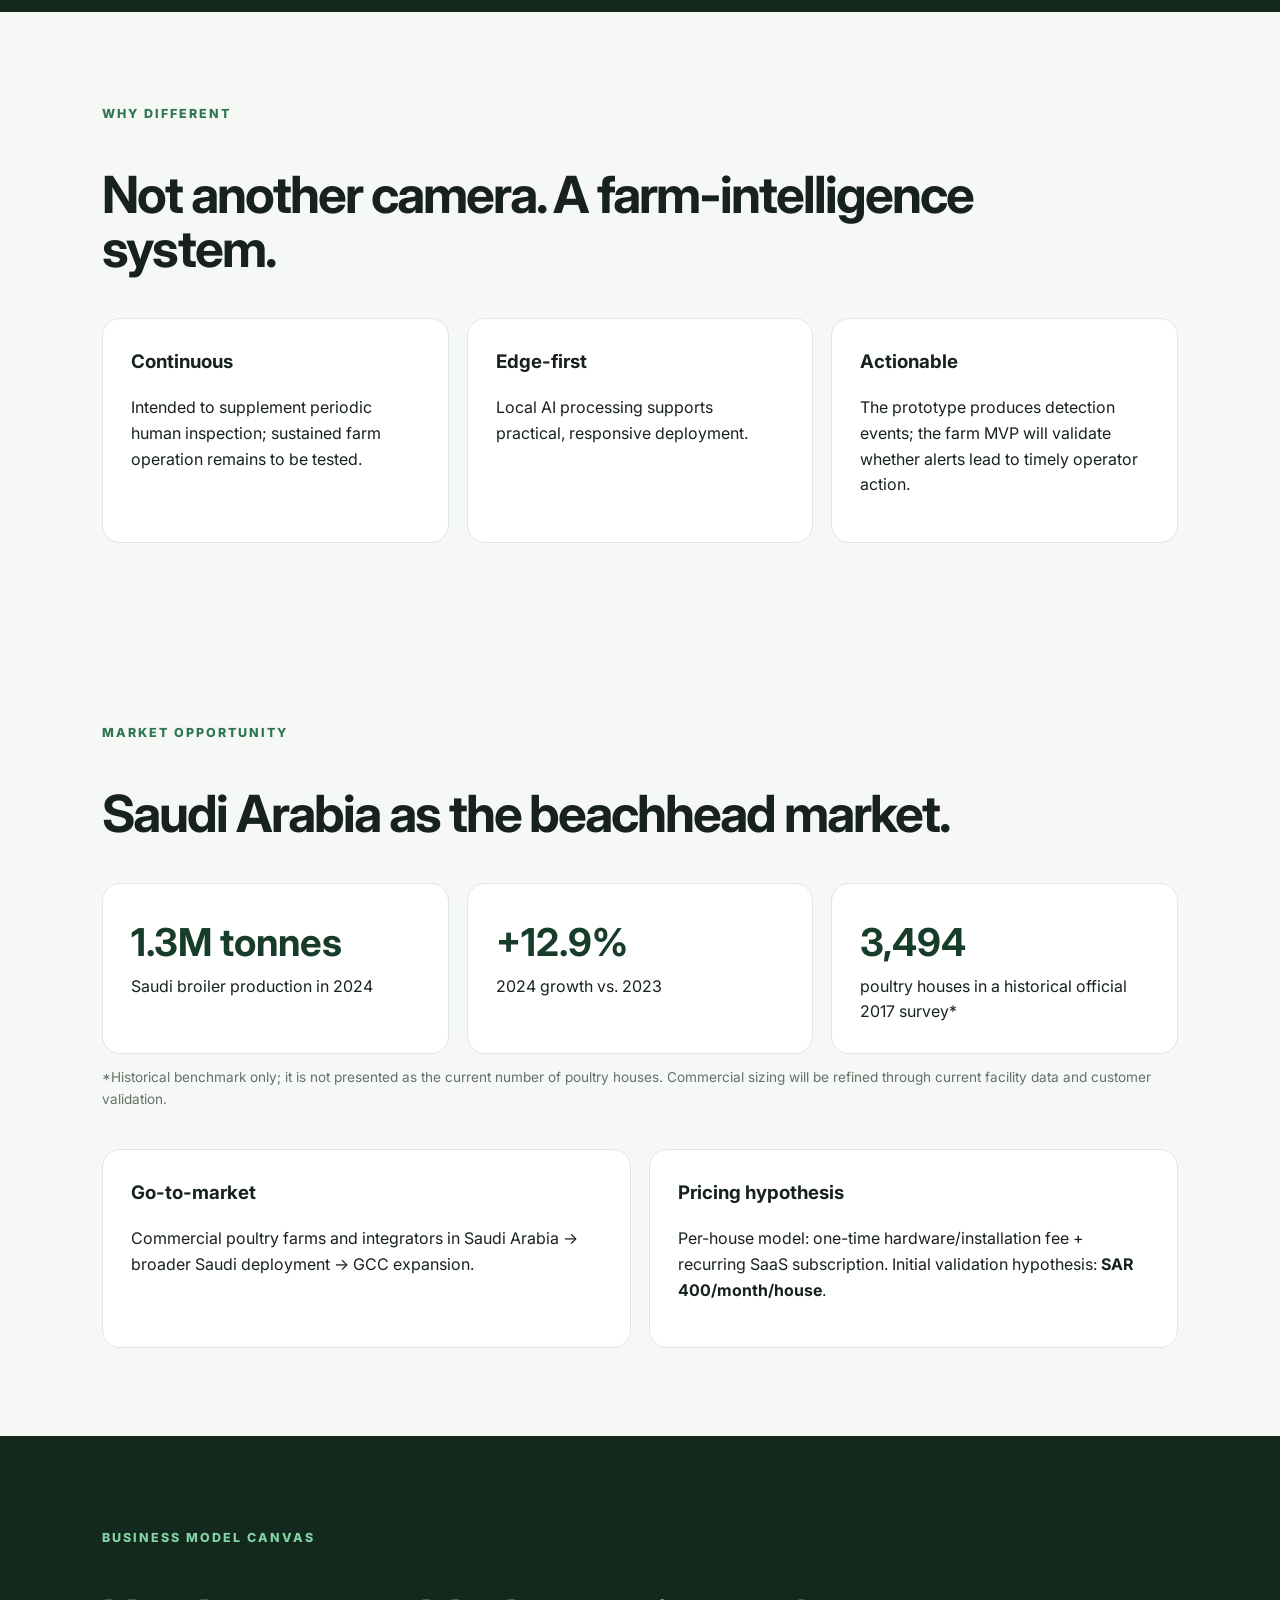
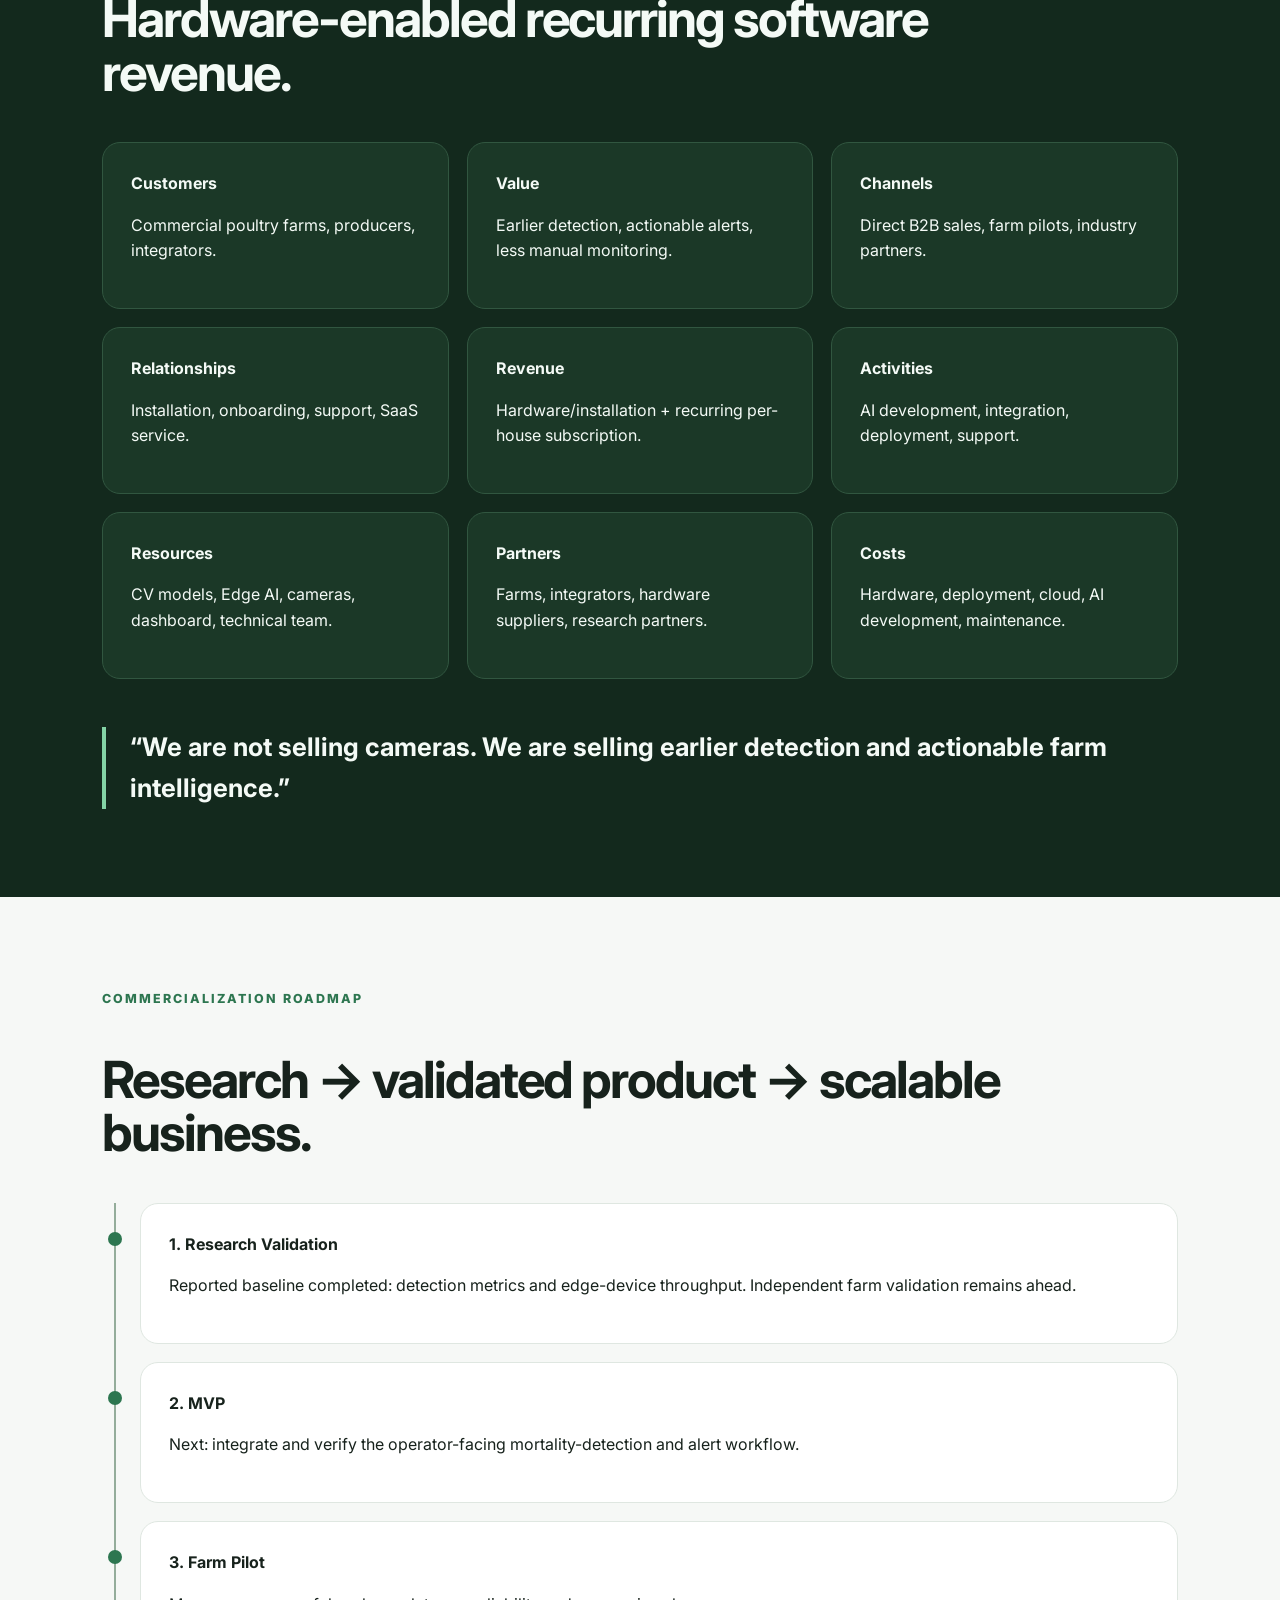
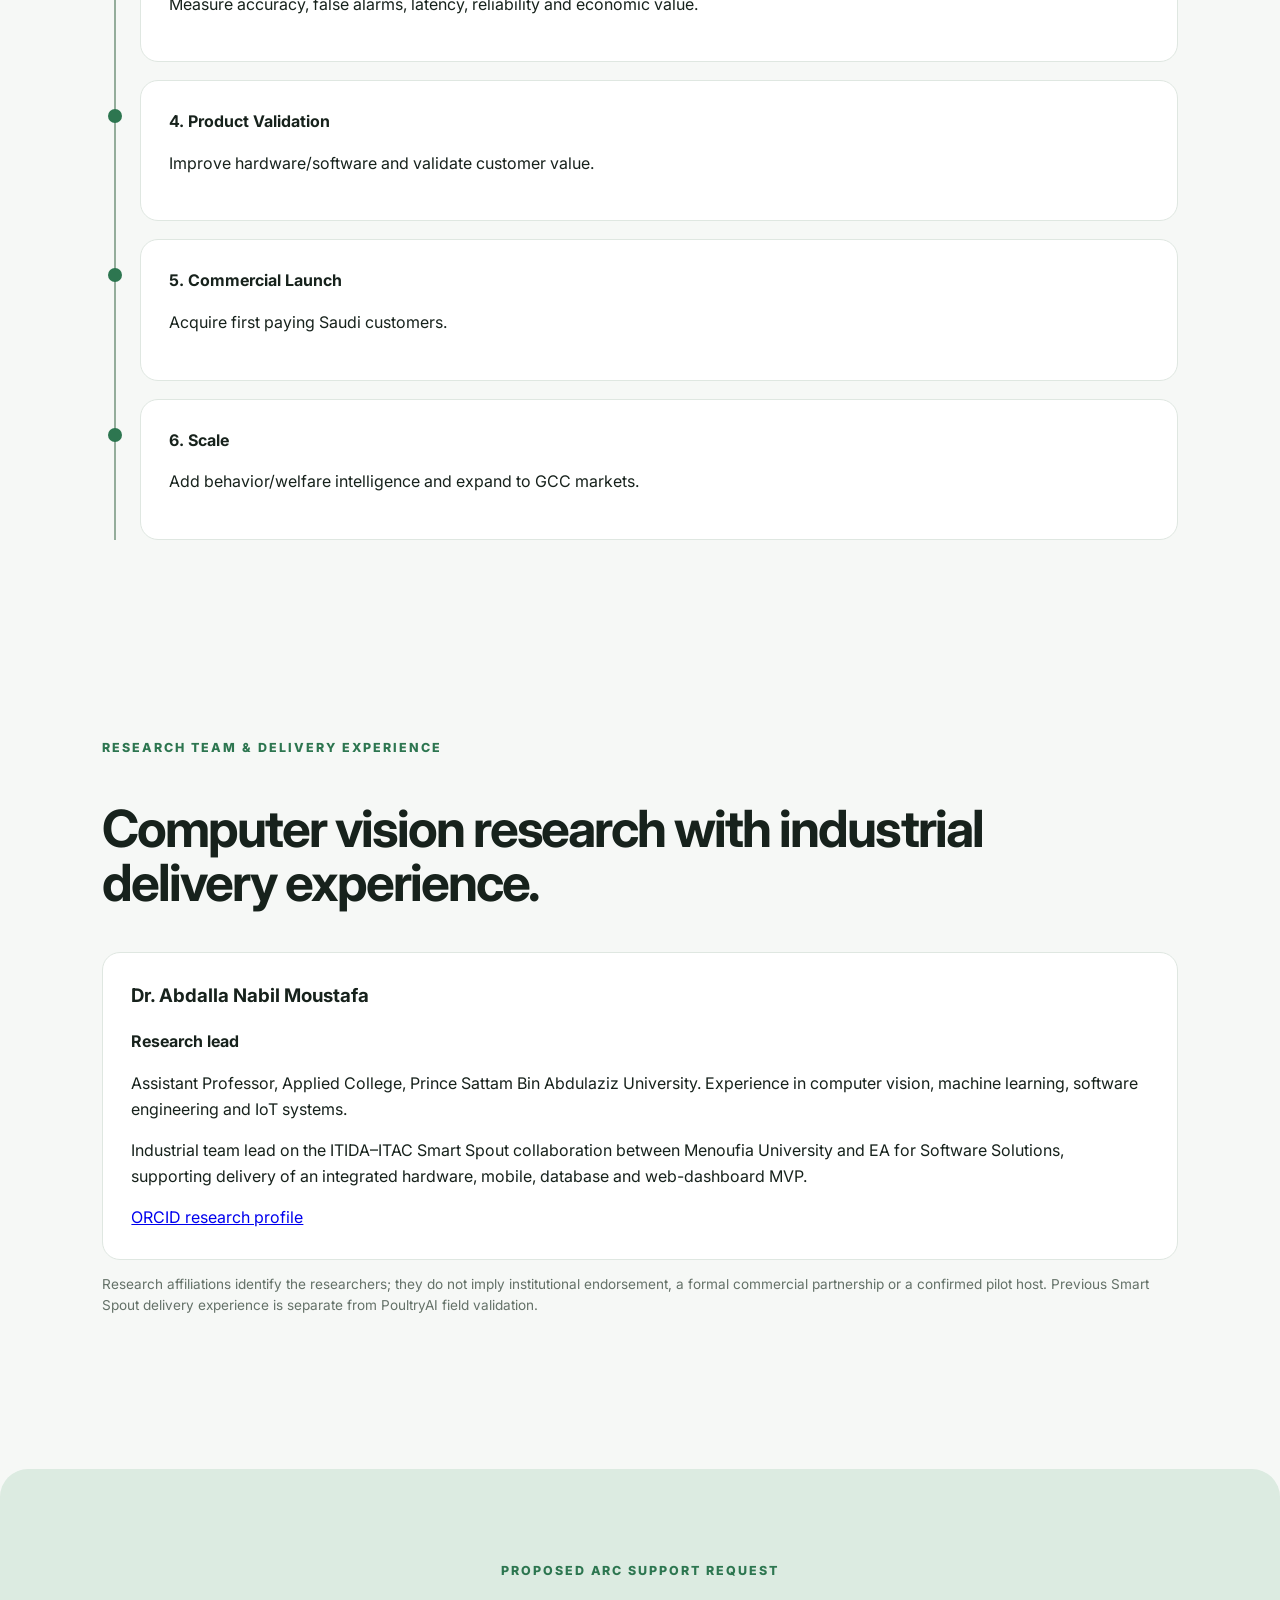
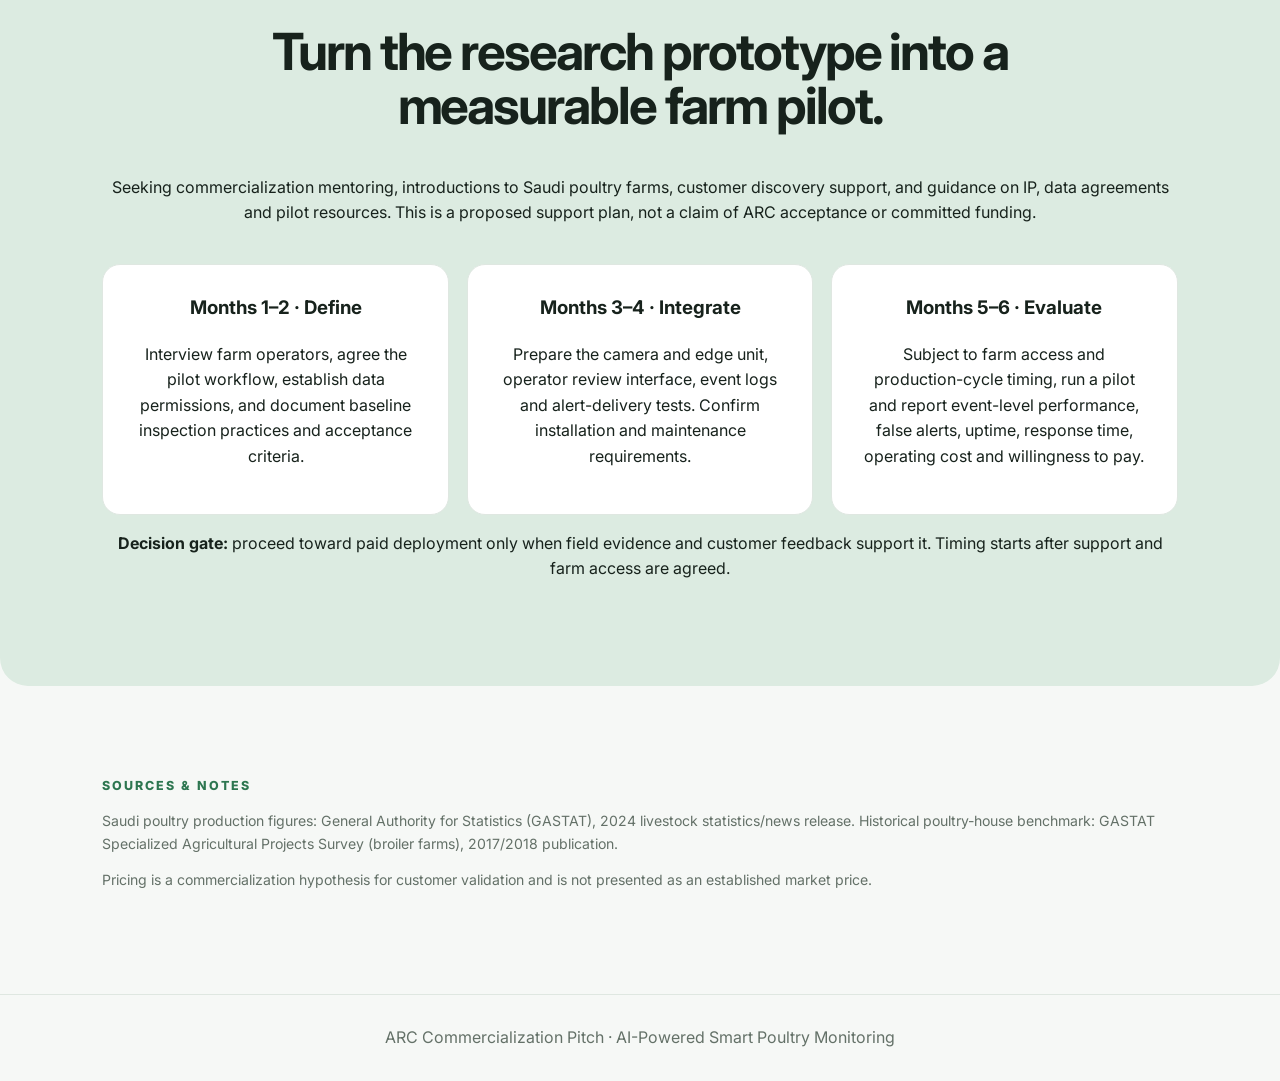
==== commit 85190053: "Add always-visible Arabic English switch and bilingual layout support" ====
--- a/index.html
+++ b/index.html
@@ -11,14 +11,14 @@
   <link rel="stylesheet" href="style.css">
 <style>
 section{scroll-margin-top:90px}.evidence-table{width:100%;border-collapse:collapse;margin:24px 0;font-size:.95rem}.evidence-table th,.evidence-table td{text-align:left;padding:12px;border-bottom:1px solid #c9d8ce}.table-wrap{overflow-x:auto}.status-label{display:inline-block;padding:4px 12px;border-radius:20px;background:#dcebe1;color:#173d2a;font-size:.8rem;font-weight:700}.evidence-note{padding:18px 22px;border-left:4px solid #2d7650;background:#e7efe9}.dark a{color:#a8e4be}@media(max-width:850px){.evidence-table{min-width:560px}}
-</style></head>
+.language-switch{display:flex;gap:8px;align-items:center;white-space:nowrap}.language-switch a{padding:7px 12px;border:1px solid #b7cdbf;border-radius:999px;color:#173d2a;text-decoration:none;font-weight:700;font-size:.9rem}.language-switch a[aria-current]{background:#173d2a;color:white}.nav{gap:18px;flex-wrap:wrap}html[dir=rtl] body{font-family:Tahoma,Arial,sans-serif}html[dir=rtl] h1,html[dir=rtl] h2{letter-spacing:0;line-height:1.35}html[dir=rtl] .eyebrow{letter-spacing:0}html[dir=rtl] .timeline{border-left:0;border-right:2px solid #94ad9b;margin:40px 12px 0 0}html[dir=rtl] .timeline article{margin:0 24px 18px 0}html[dir=rtl] .timeline article:before{left:auto;right:-33px}html[dir=rtl] blockquote{border-left:0;border-right:4px solid #83d3a5;padding-left:0;padding-right:24px}@media(max-width:850px){.nav{padding:14px 6%;flex-wrap:nowrap}.language-switch a{padding:6px 10px}.actions{flex-wrap:wrap}html[dir=rtl] .hero h1{font-size:2.7rem}}</style><link rel="alternate" hreflang="ar" href="https://abdullahmoustafa2010.github.io/Poultry-ai-arc/ar.html"><link rel="alternate" hreflang="en" href="https://abdullahmoustafa2010.github.io/Poultry-ai-arc/"></head>
 <body>
 <header class="nav">
   <a class="brand" href="#top">PoultryAI</a>
   <nav>
     <a href="#status">Status</a><a href="#problem">Problem</a><a href="#solution">Solution</a><a href="#market">Market</a>
     <a href="#business">Business Model</a><a href="#roadmap">Roadmap</a><a href="#team">Team</a>
-  </nav>
+  </nav><div class="language-switch" aria-label="Language"><a href="ar.html" lang="ar" hreflang="ar">العربية</a><a href="index.html" lang="en" hreflang="en" aria-current="page">English</a></div>
 </header>
 
 <main id="top">
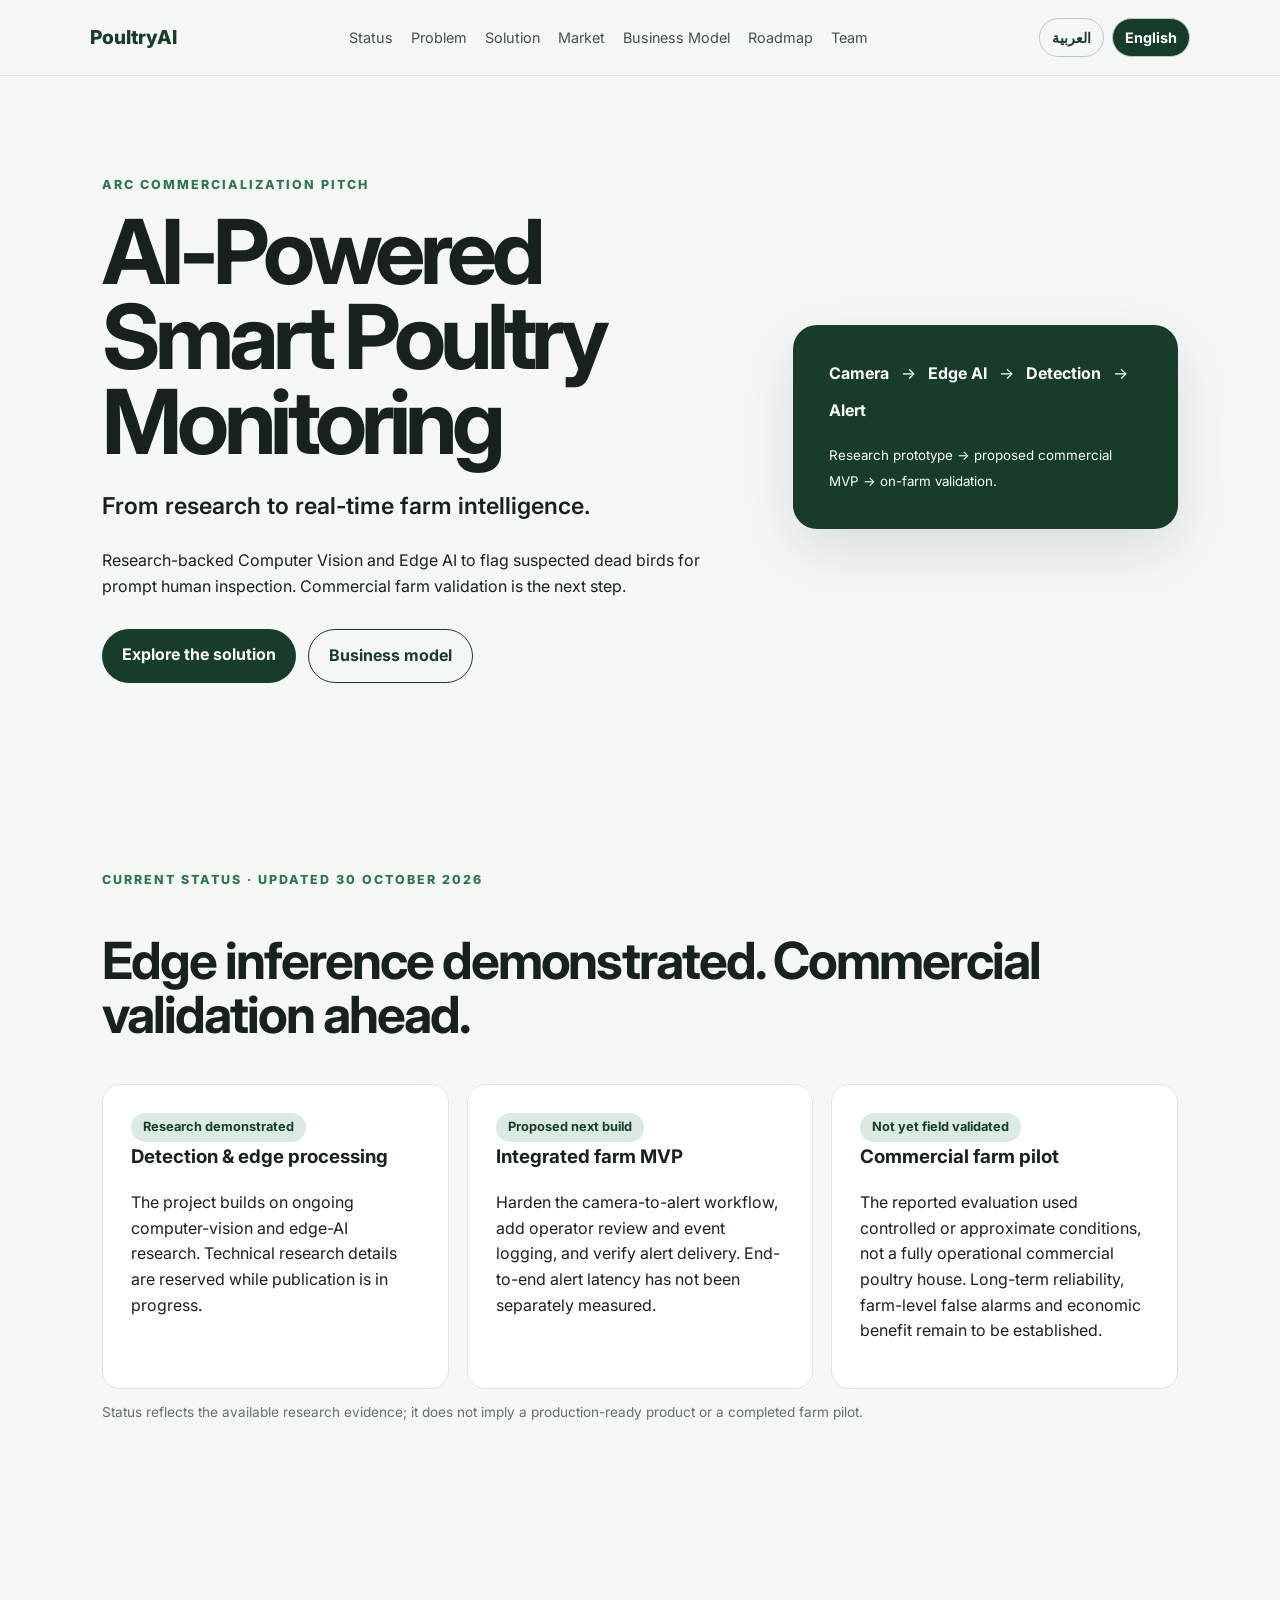
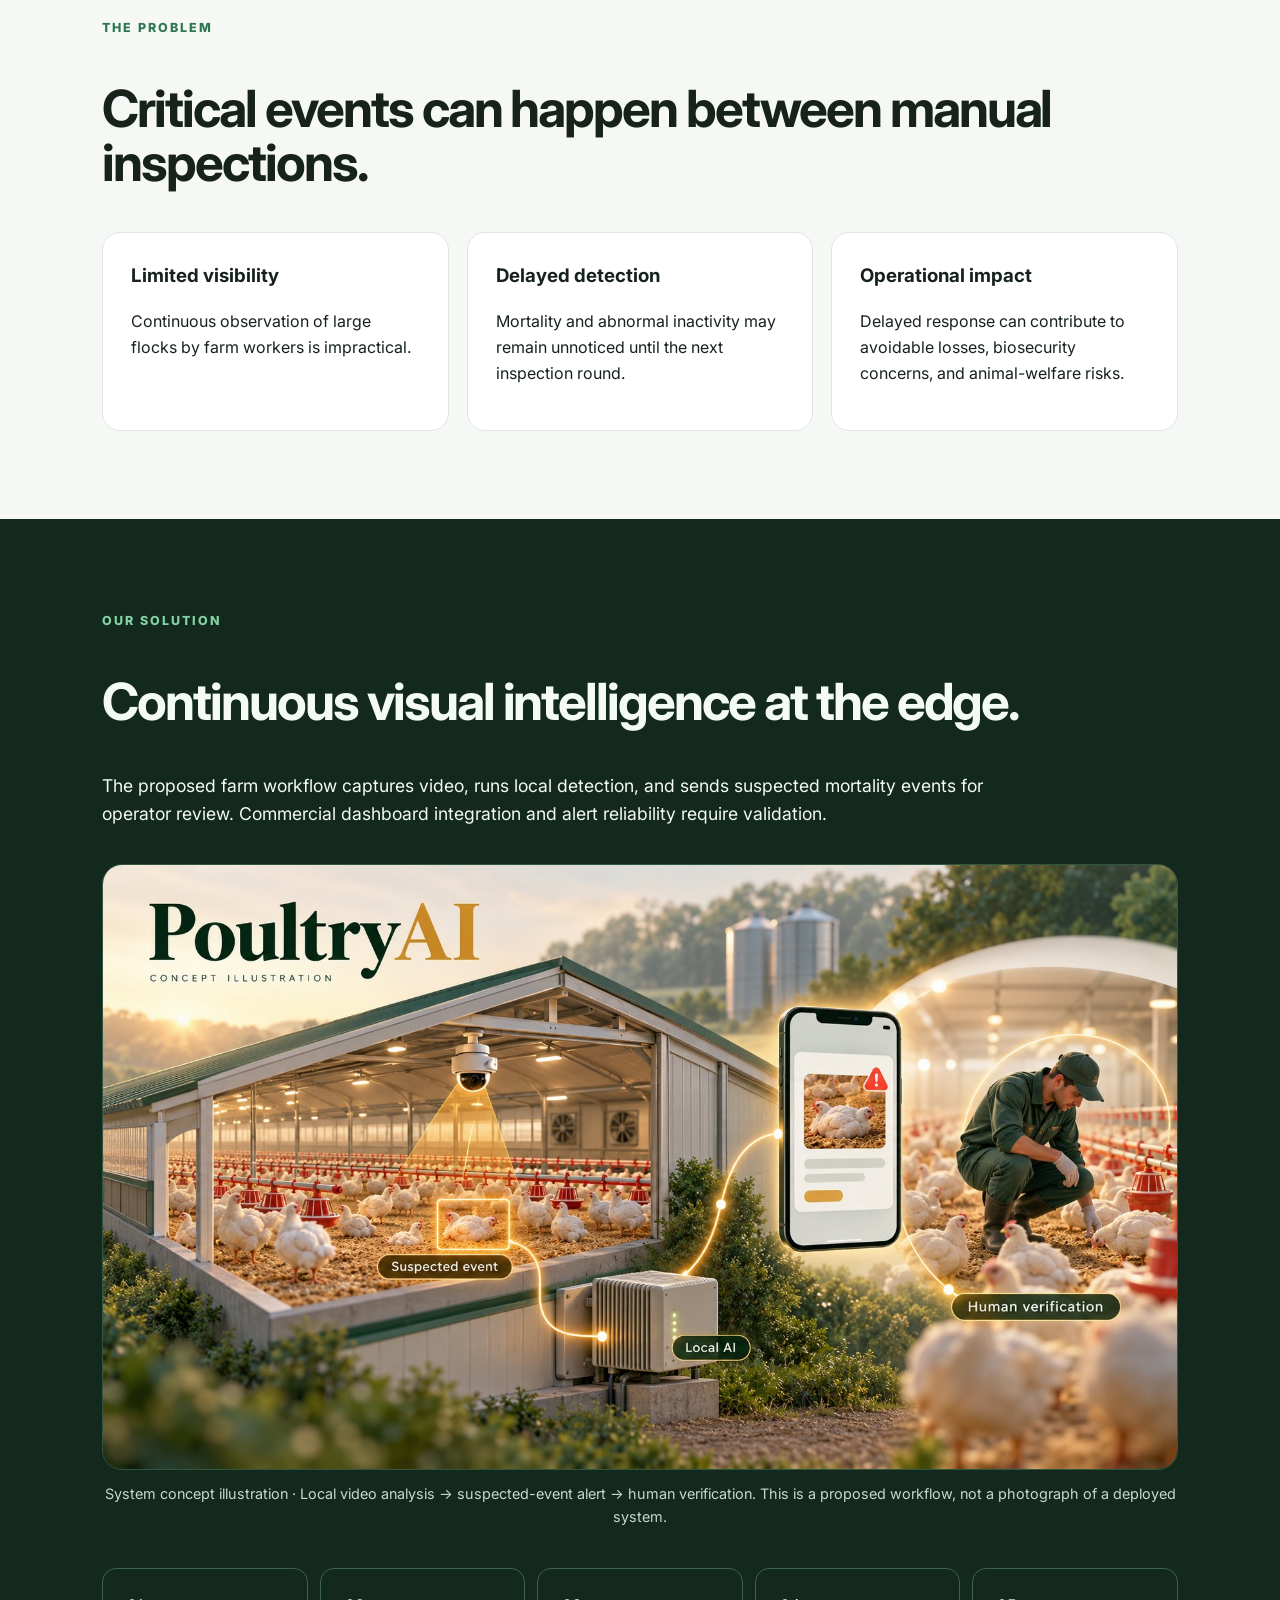
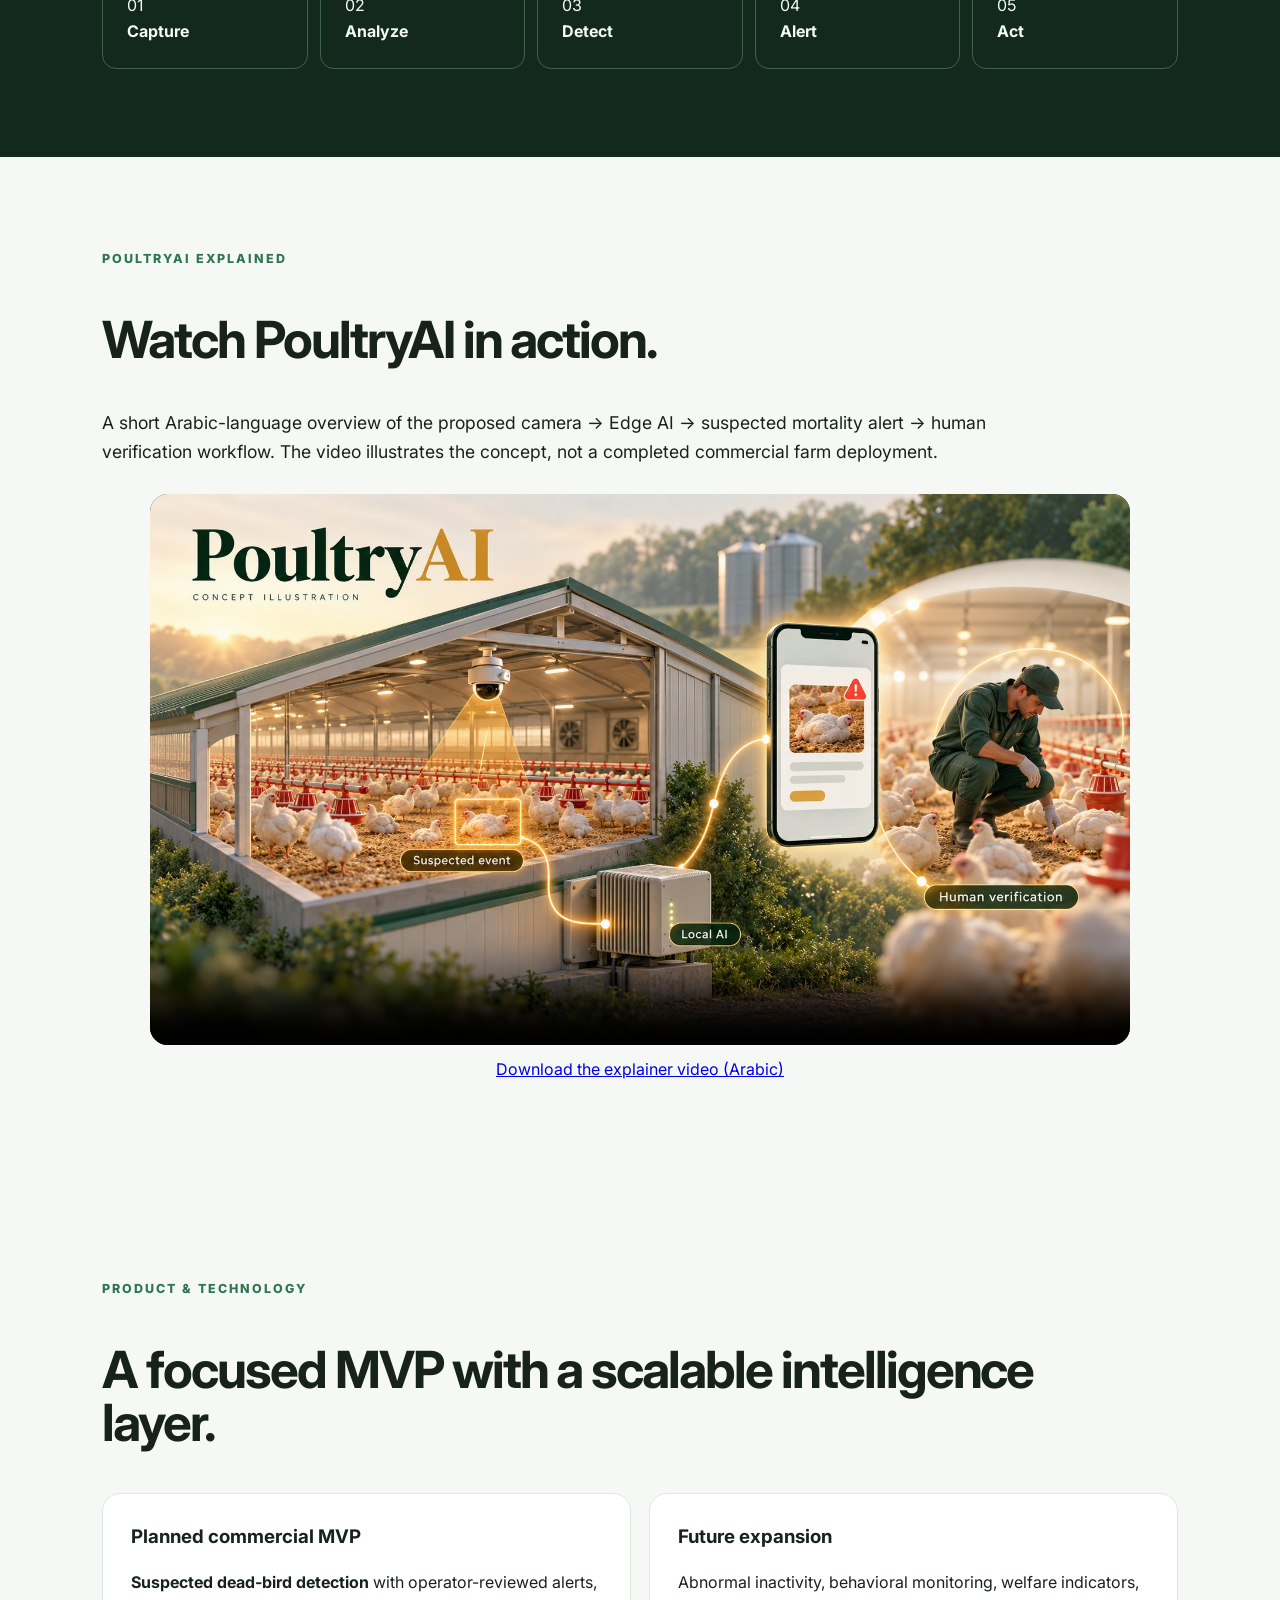
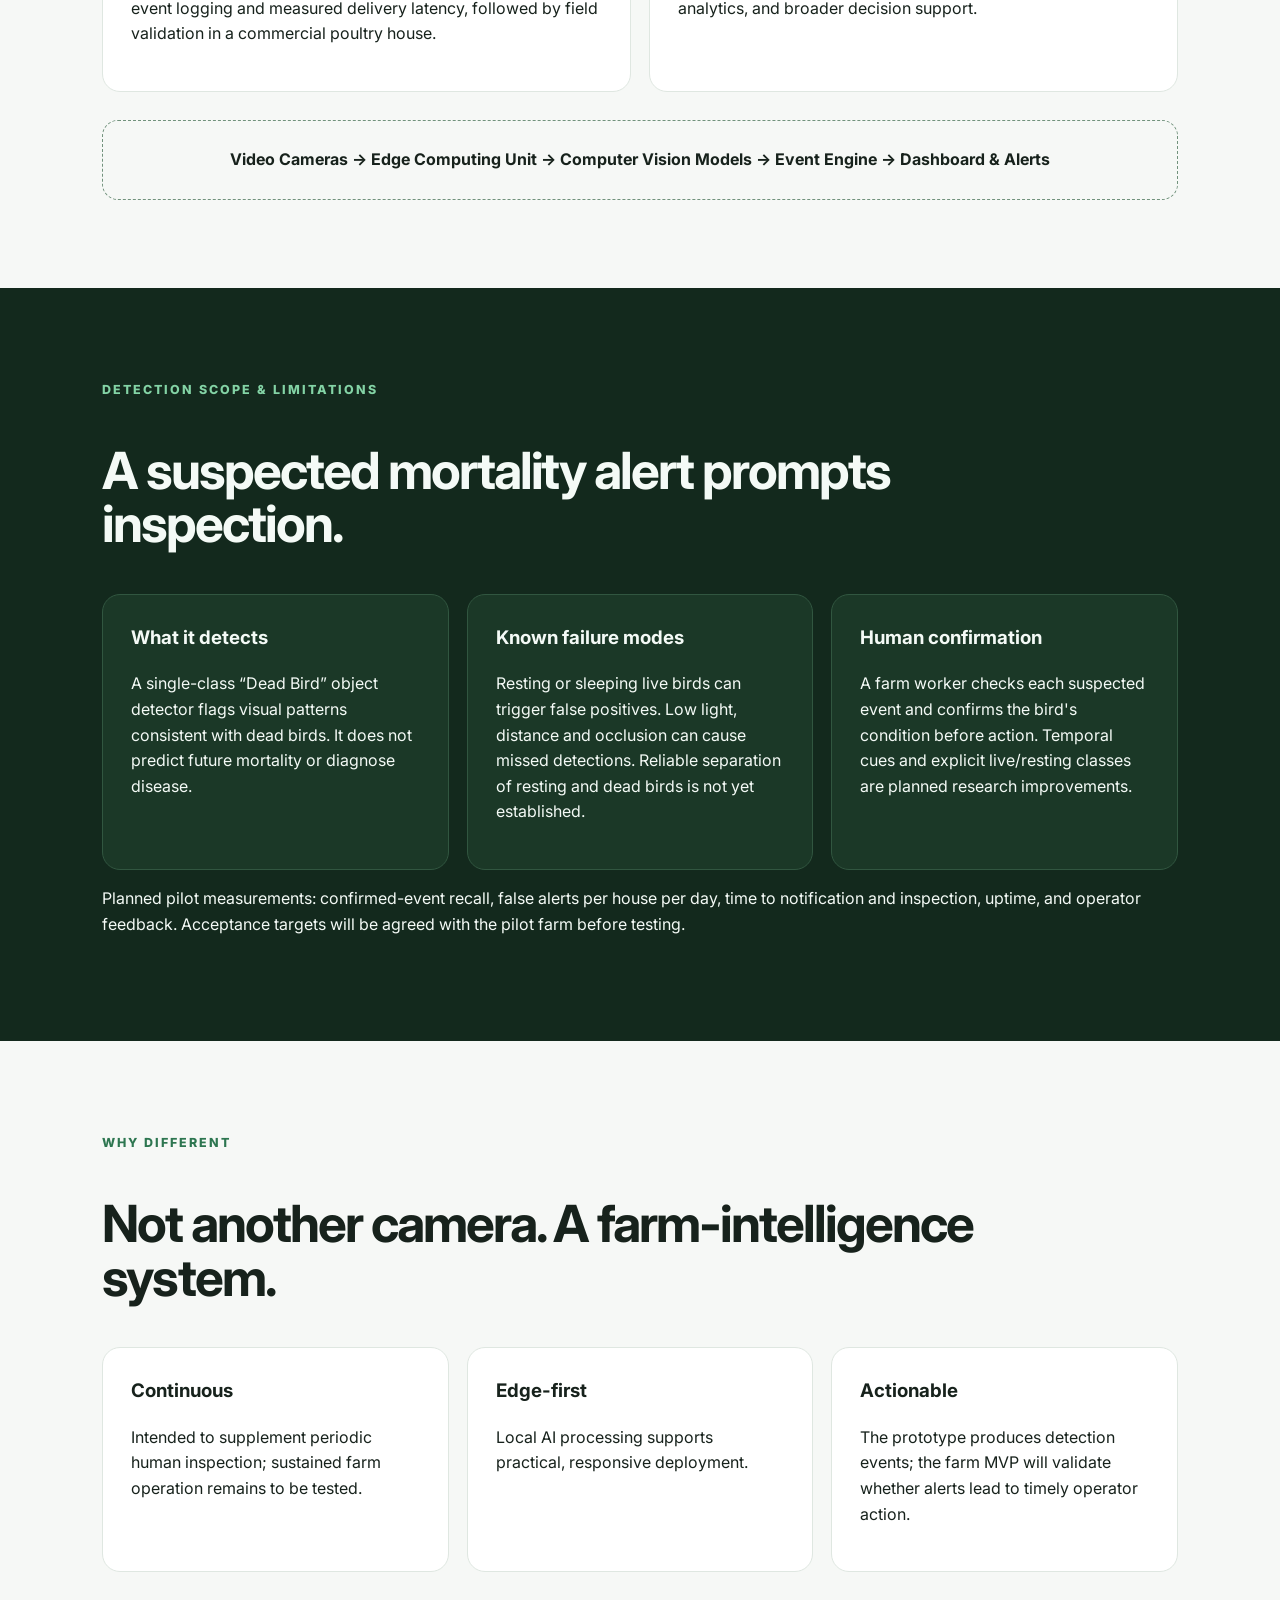
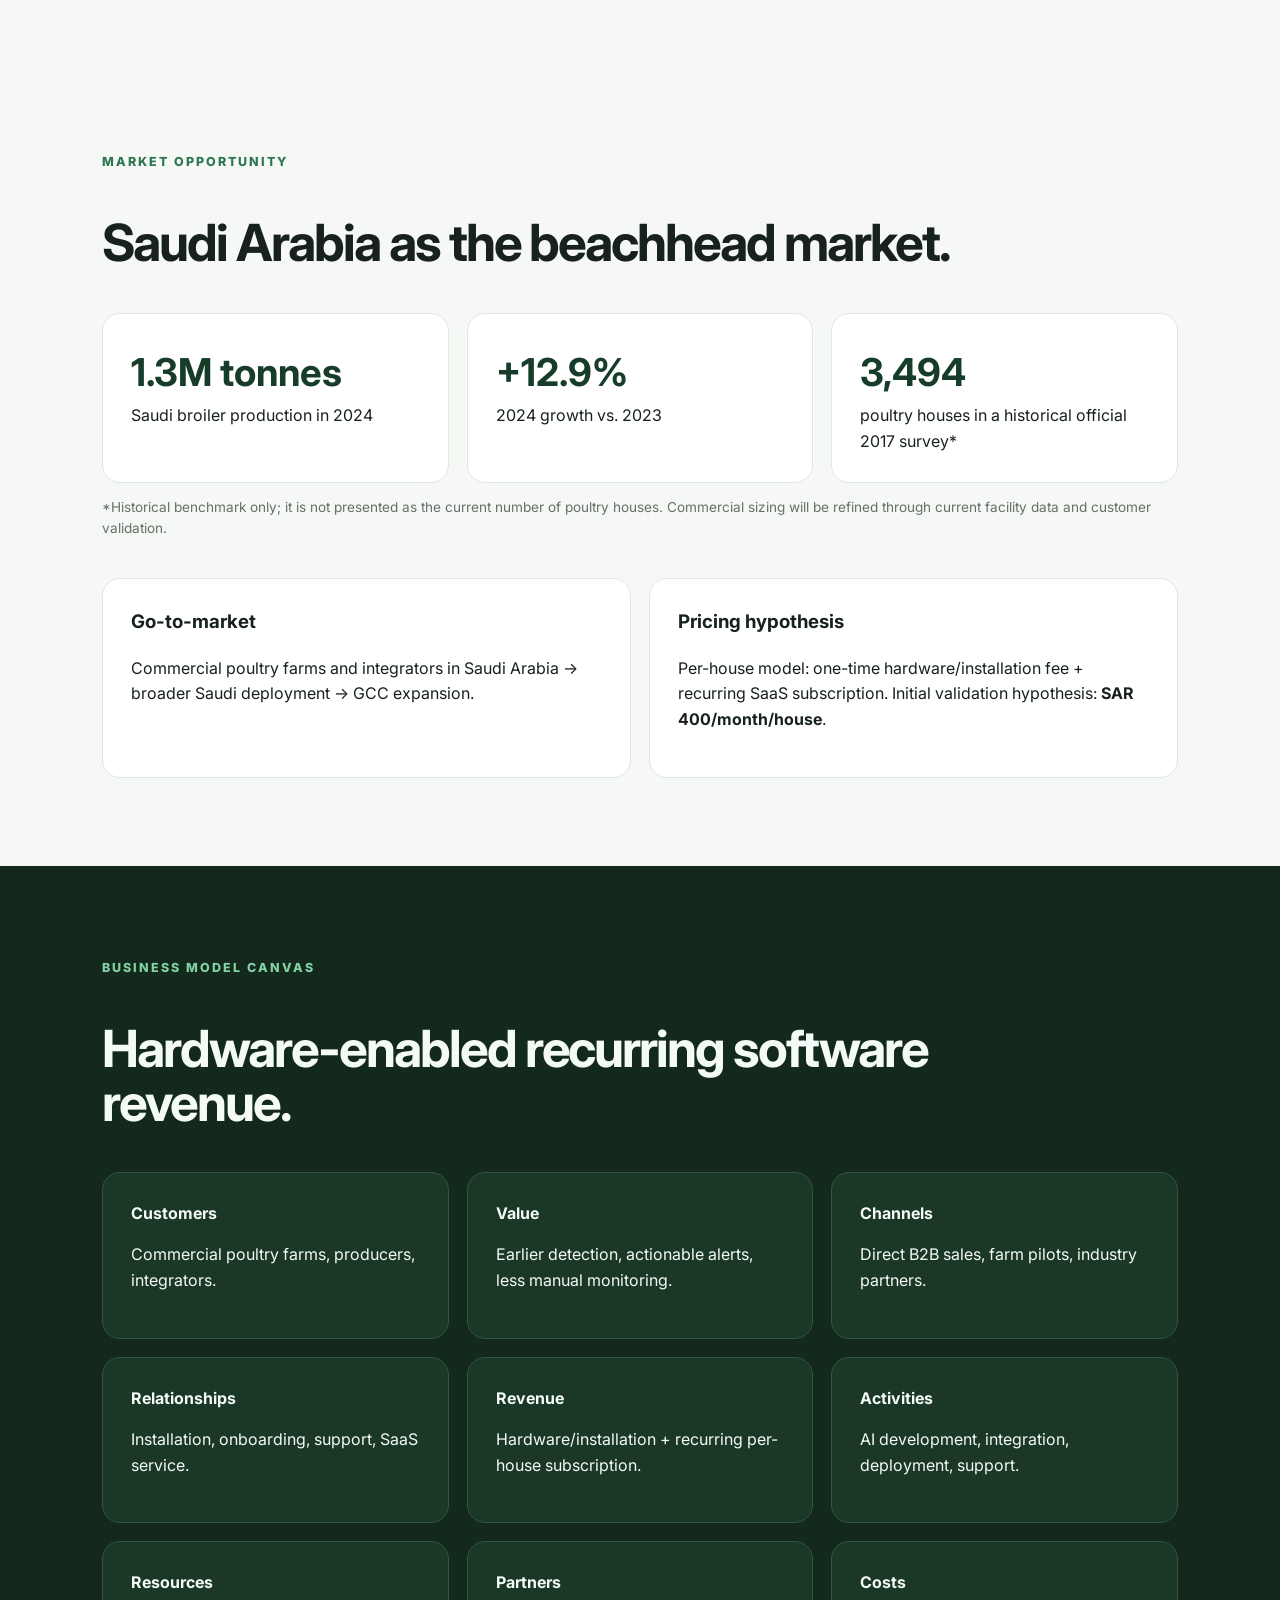
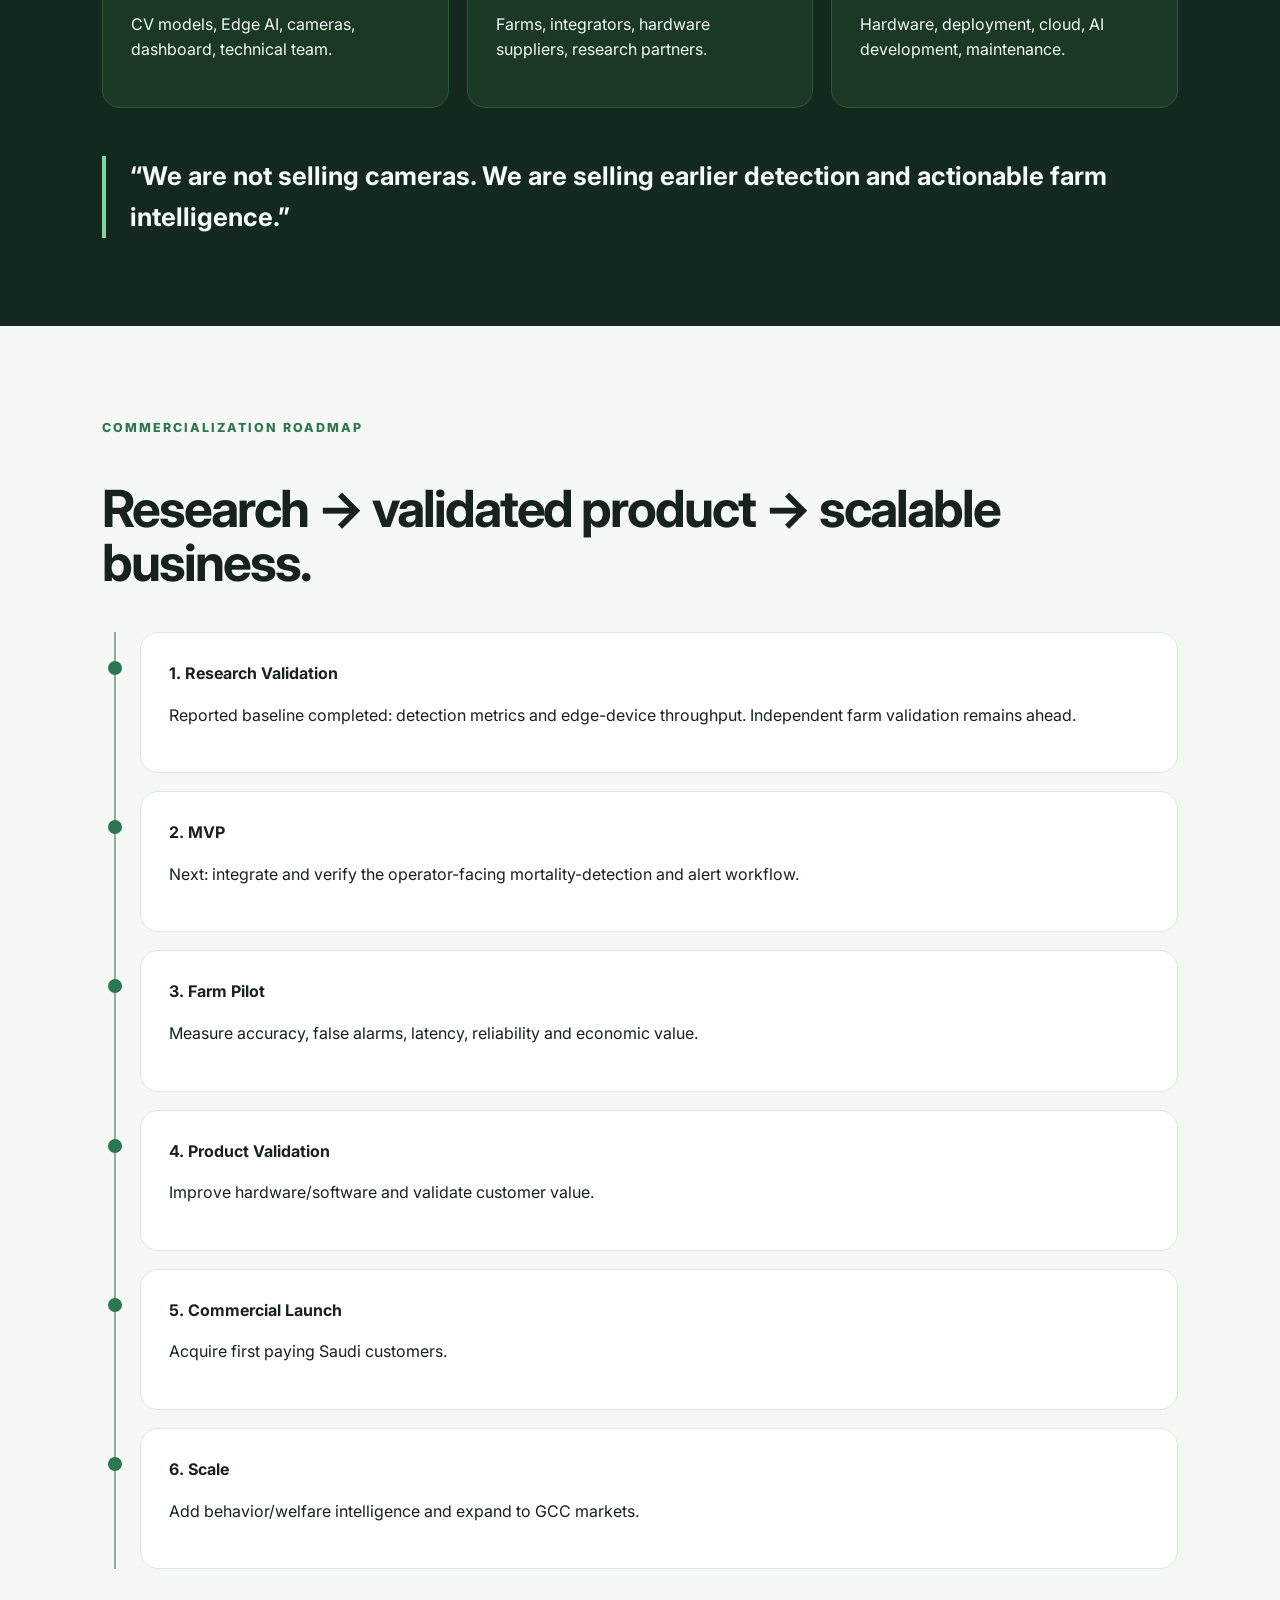
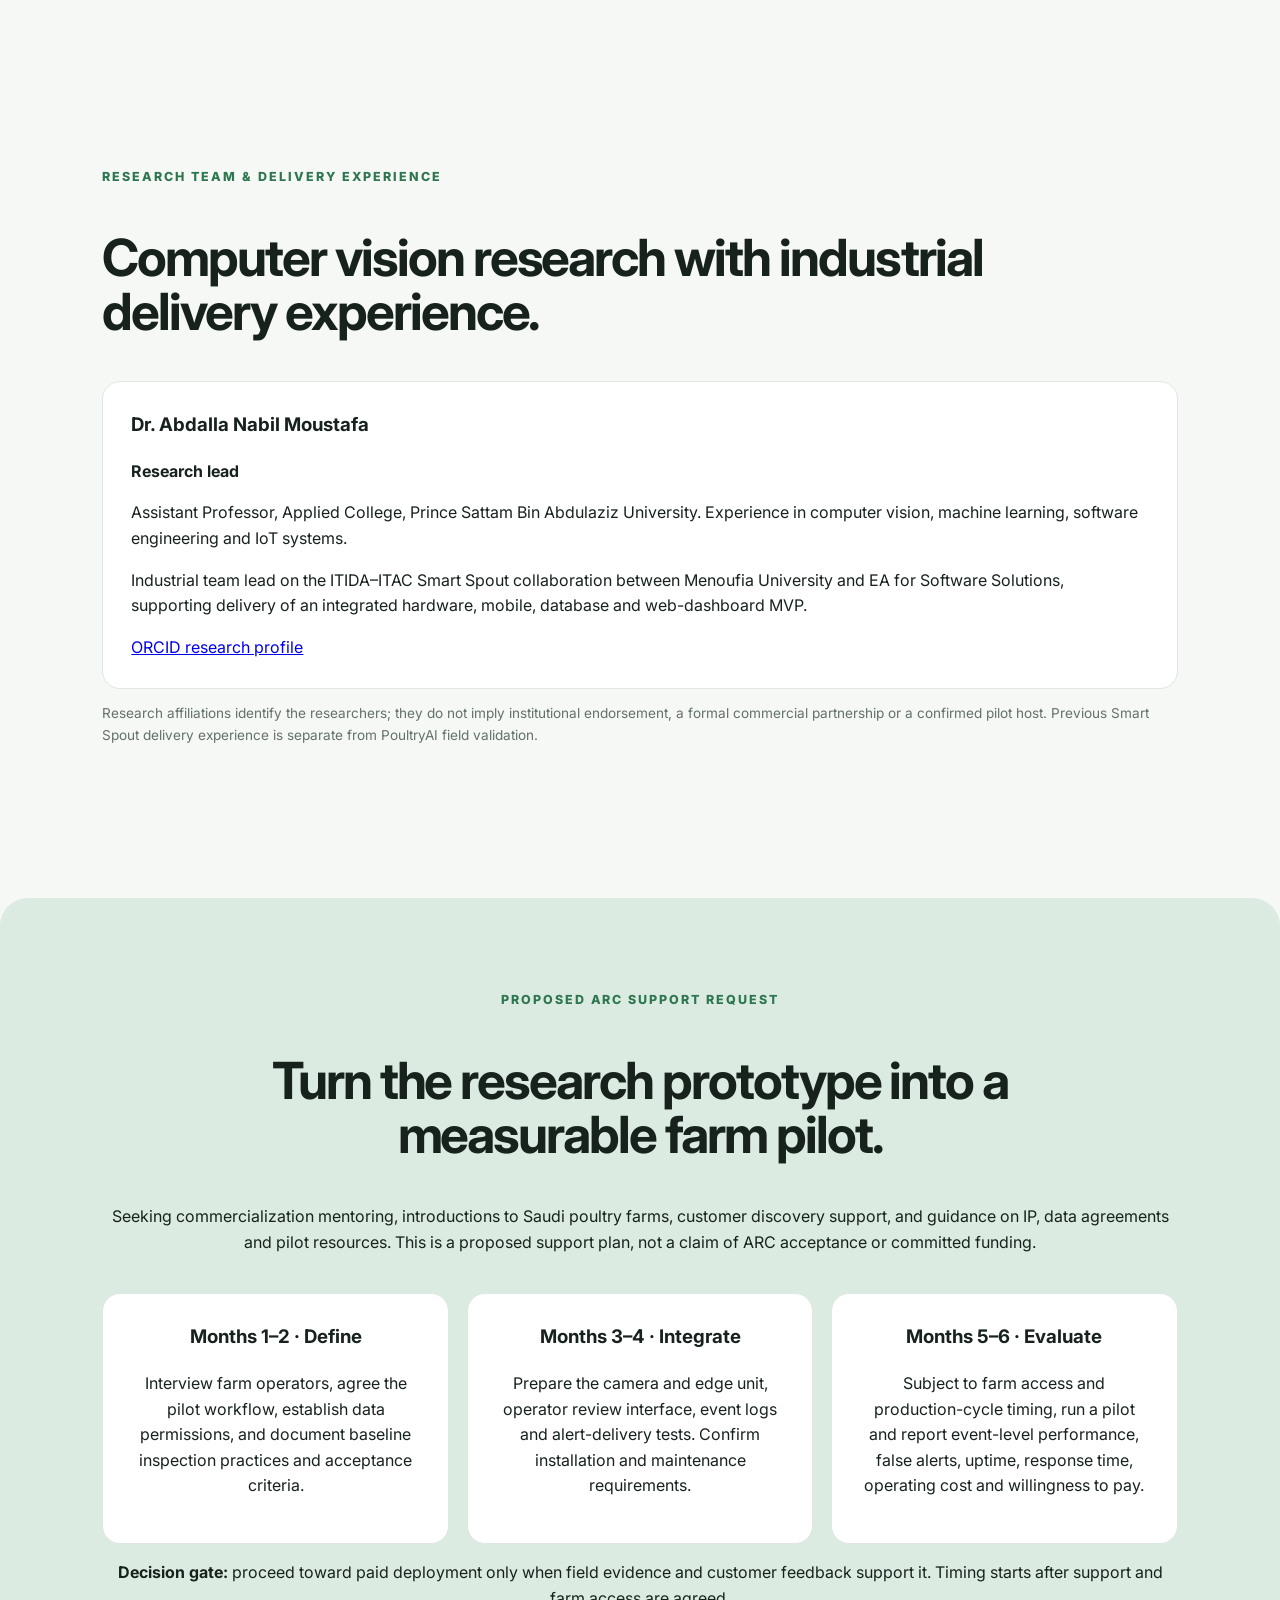
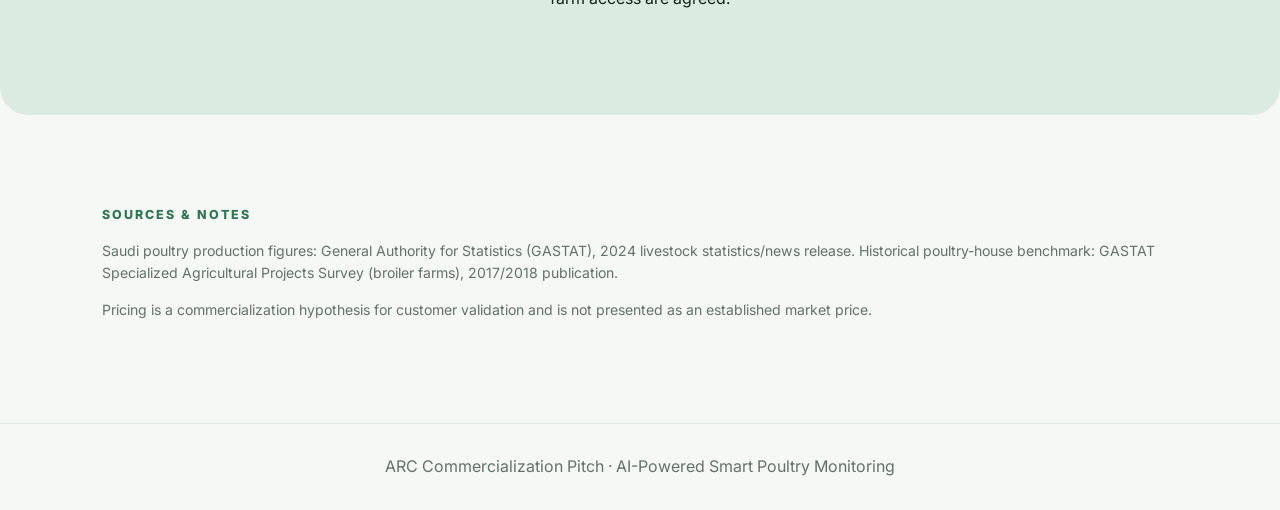
==== commit 382693d3: "Add bilingual video showcase section (awaiting MP4 asset upload)" ====
--- a/index.html
+++ b/index.html
@@ -66,6 +66,18 @@
   <div class="steps"><div>01<br><b>Capture</b></div><div>02<br><b>Analyze</b></div><div>03<br><b>Detect</b></div><div>04<br><b>Alert</b></div><div>05<br><b>Act</b></div></div>
 </section>
 
+<section id="video" class="video-showcase">
+  <span class="eyebrow">POULTRYAI EXPLAINED</span>
+  <h2>Watch PoultryAI in action.</h2>
+  <p class="wide">A short Arabic-language overview of the proposed camera → Edge AI → suspected mortality alert → human verification workflow. The video illustrates the concept, not a completed commercial farm deployment.</p>
+  <div style="max-width:980px;margin:28px auto 0">
+    <video controls playsinline preload="metadata" poster="assets/poultryai-system-concept.svg" style="width:100%;height:auto;aspect-ratio:16/9;border-radius:18px;background:#102b20;display:block" aria-label="PoultryAI Arabic explainer video">
+      <source src="assets/poultryai-overview-ar.mp4" type="video/mp4">
+      Your browser does not support HTML5 video.
+    </video>
+    <p style="margin-top:12px;text-align:center"><a href="assets/poultryai-overview-ar.mp4" download>Download the explainer video (Arabic)</a></p>
+  </div>
+</section>
 <section id="product">
   <span class="eyebrow">PRODUCT & TECHNOLOGY</span><h2>A focused MVP with a scalable intelligence layer.</h2>
   <div class="grid2">
